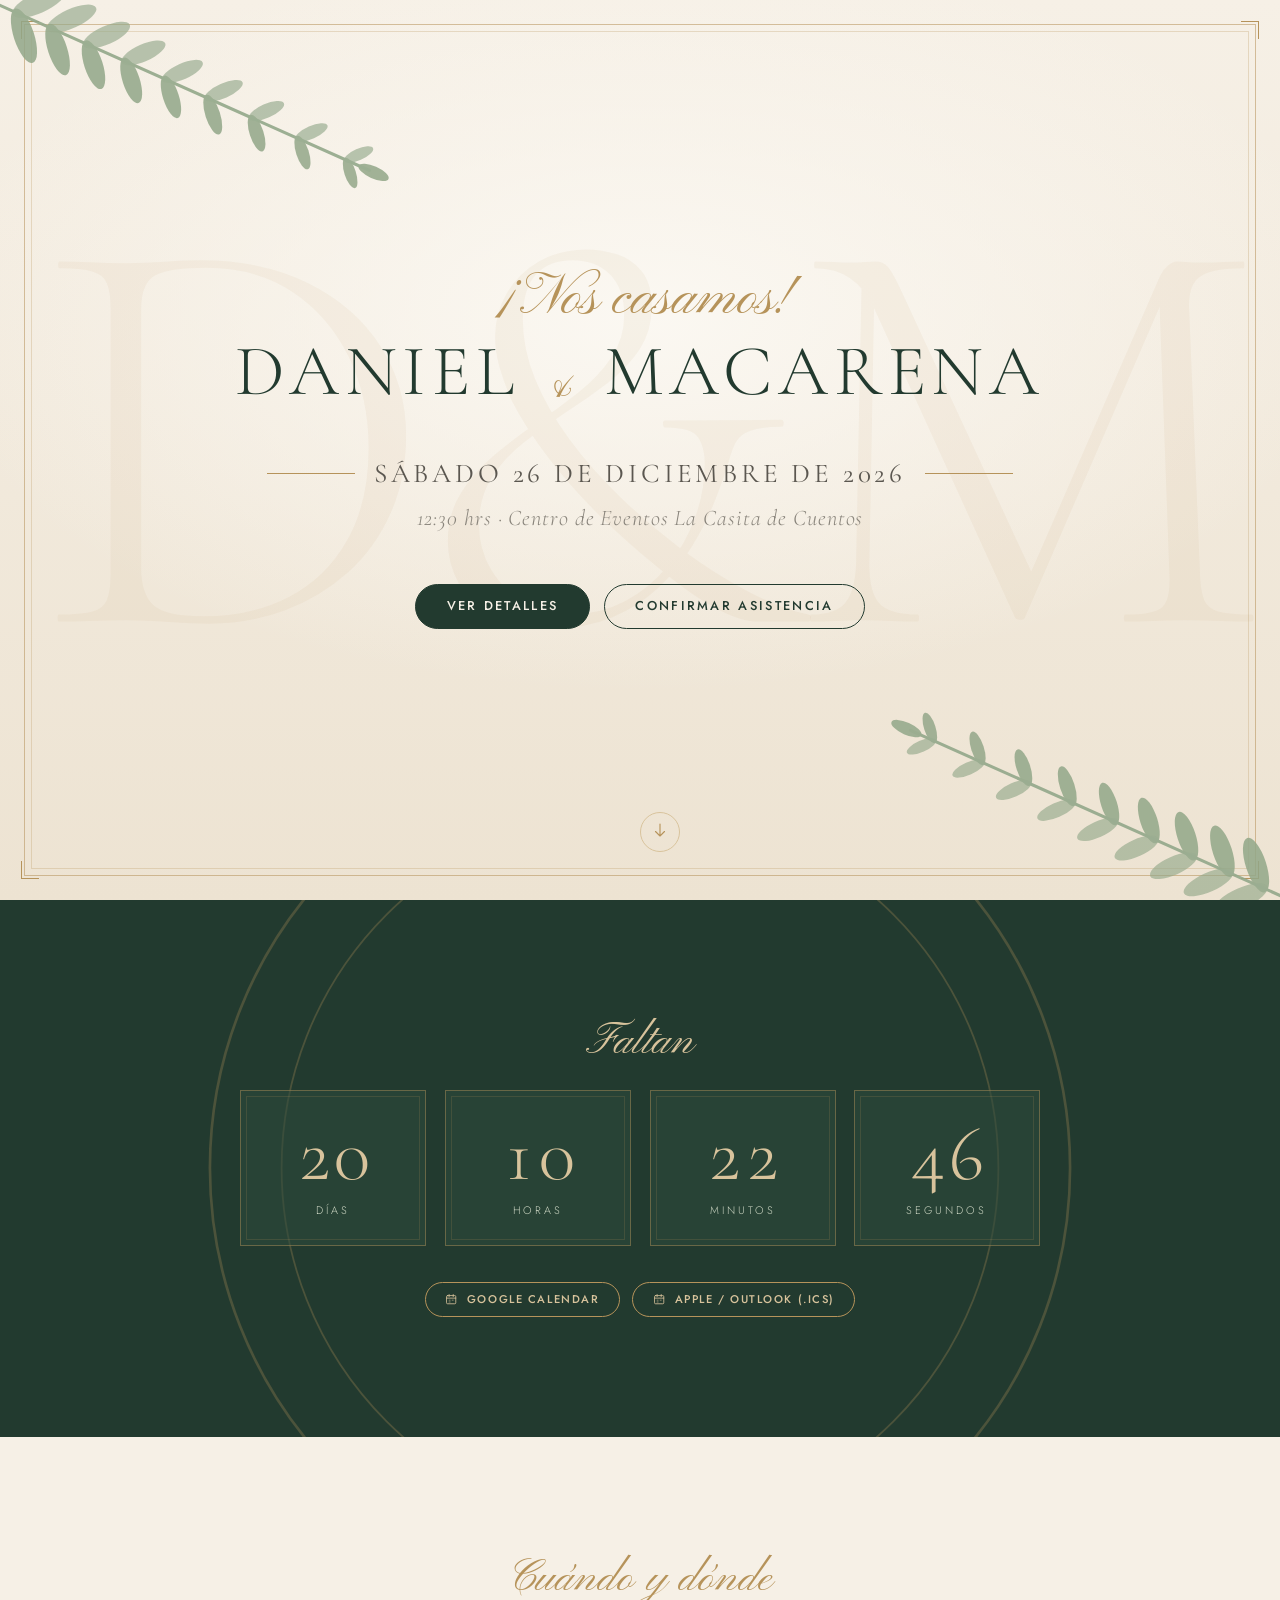
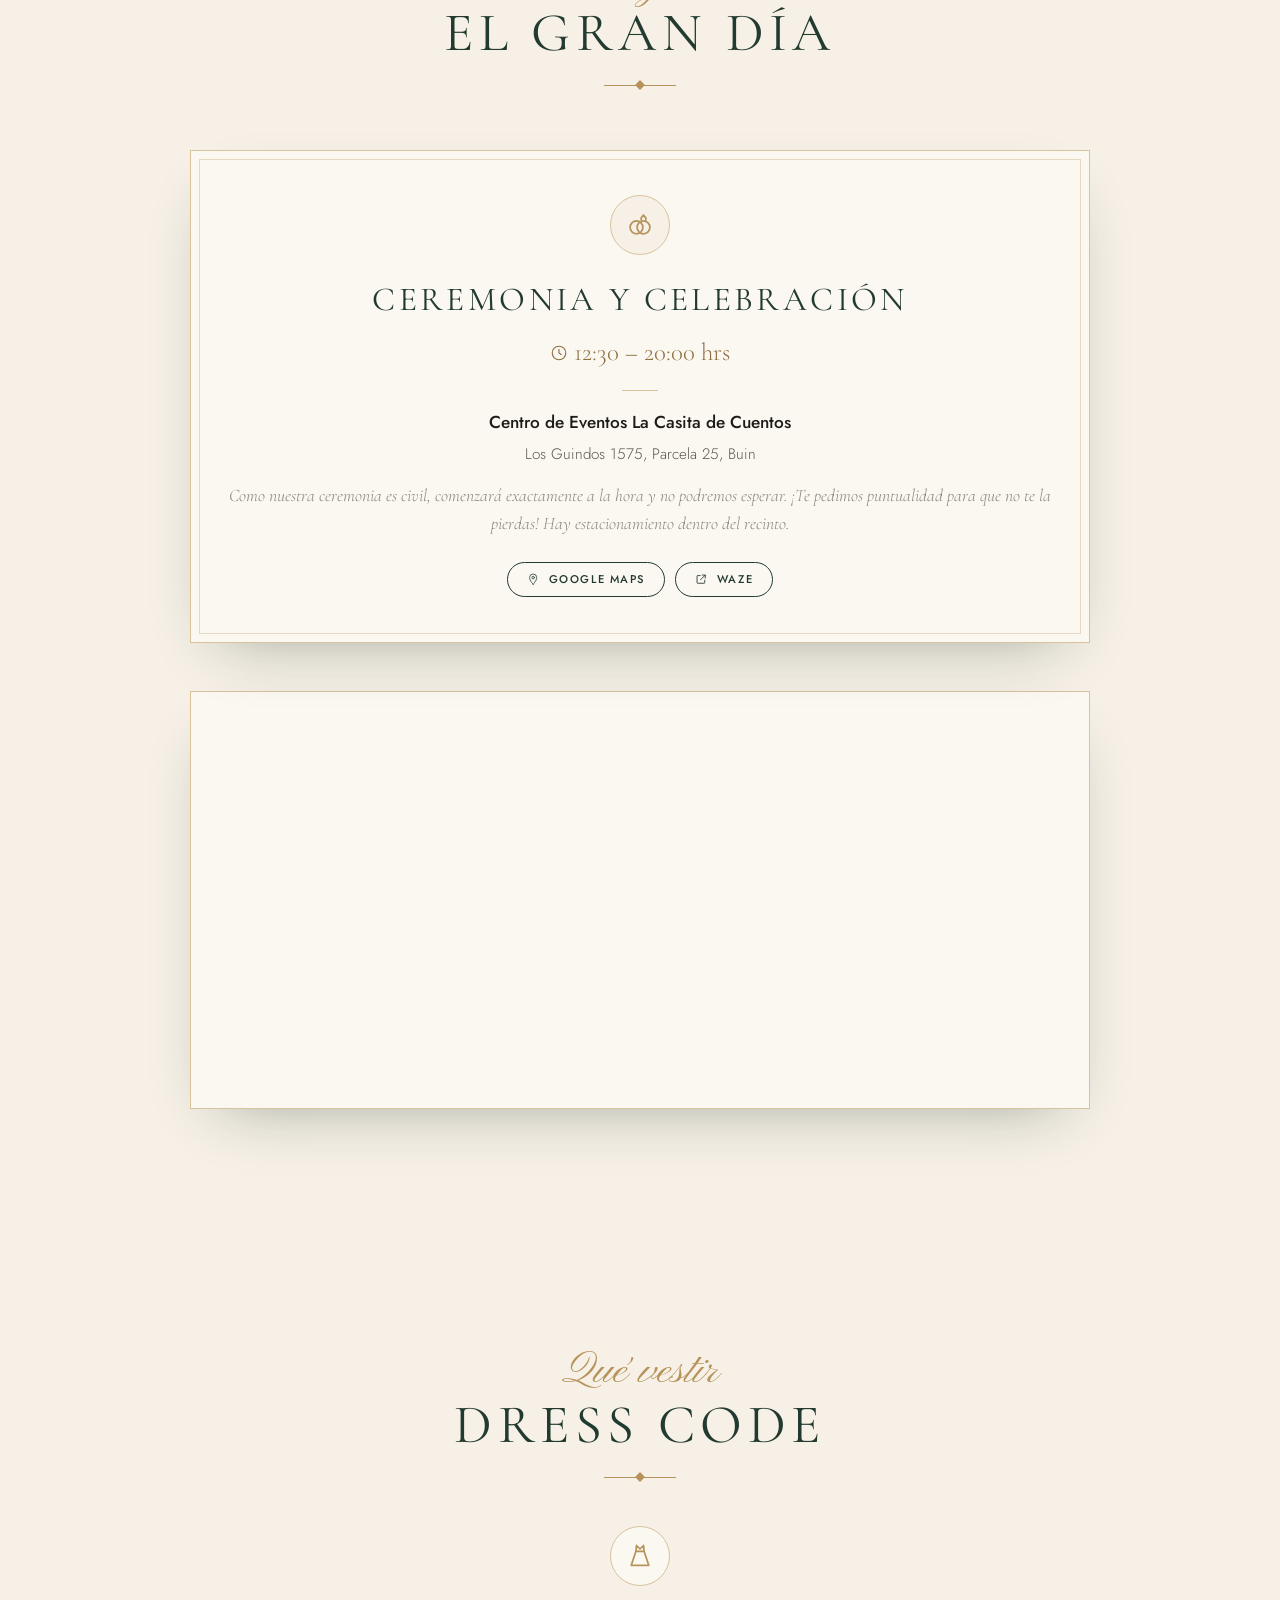
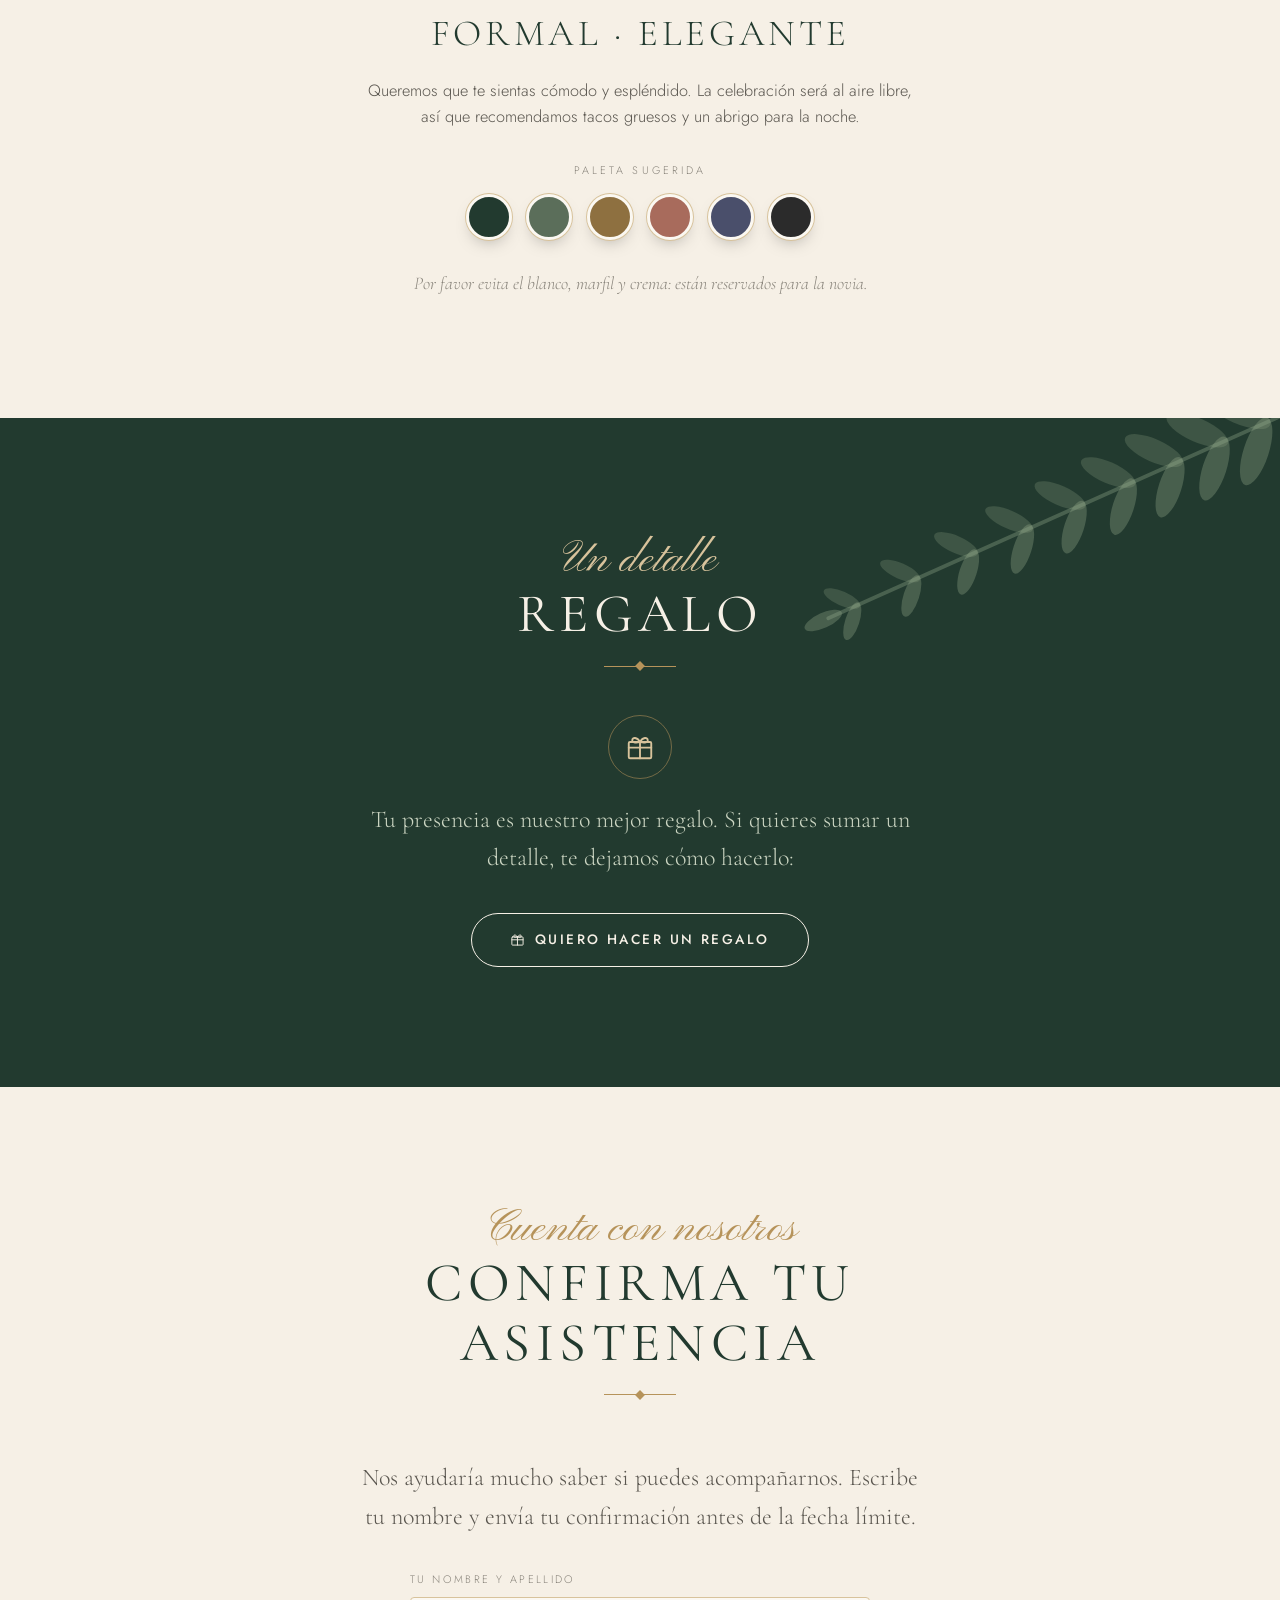
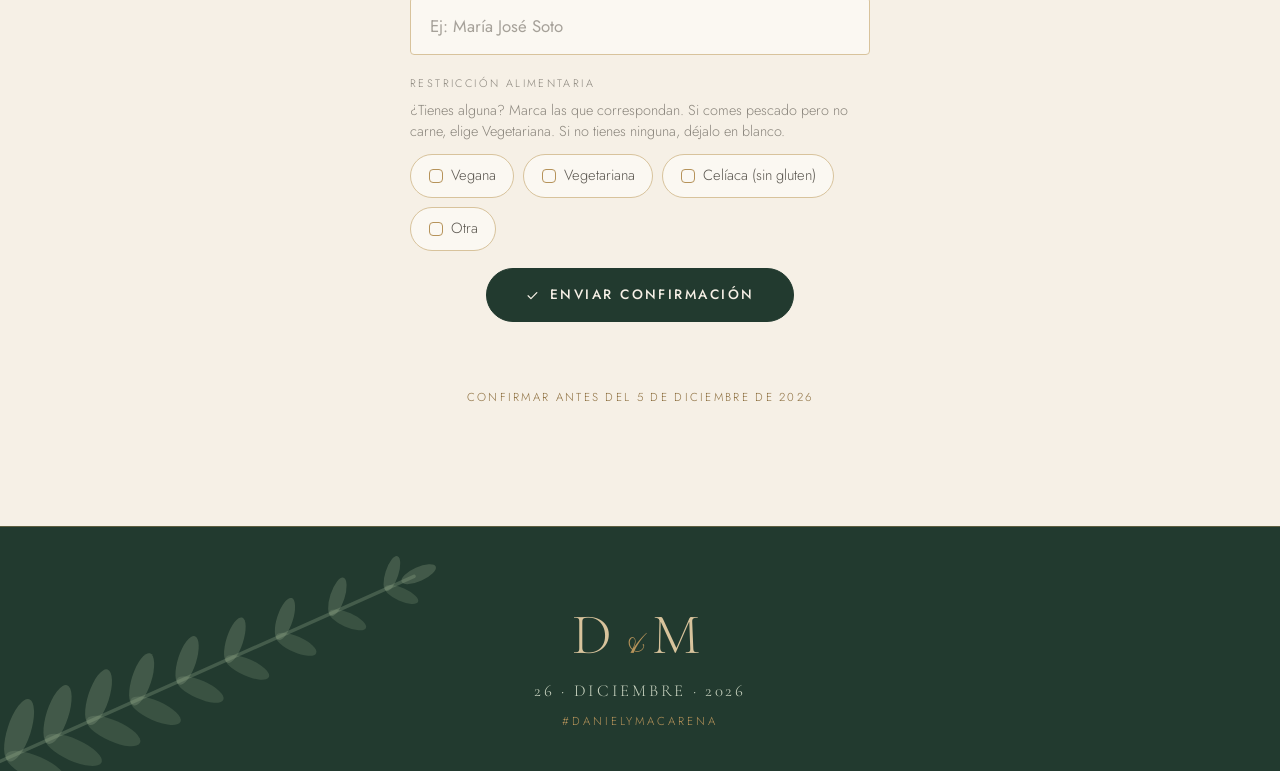
==== index.html @ 3e455de1 "Horario en la tarjeta del lugar y restricción "Otra" - Se quita la sección de itinerario (y su enlac" ====
<!DOCTYPE html>
<html lang="es-CL">
<head>
  <meta charset="UTF-8">
  <meta name="viewport" content="width=device-width, initial-scale=1">
  <title>Daniel & Macarena · ¡Nos casamos!</title>
  <meta name="description" content="Te invitamos a celebrar el matrimonio de Daniel y Macarena. Fecha, hora, lugar, itinerario y toda la información del gran día.">
  <meta property="og:title" content="Daniel & Macarena · ¡Nos casamos!">
  <meta property="og:description" content="Te invitamos a celebrar nuestro matrimonio. Aquí encontrarás toda la información del gran día.">
  <meta property="og:type" content="website">
  <meta name="theme-color" content="#223A2F">
  <link rel="icon" href="assets/favicon.svg" type="image/svg+xml">
  <link rel="preconnect" href="https://fonts.googleapis.com">
  <link rel="preconnect" href="https://fonts.gstatic.com" crossorigin>
  <link href="https://fonts.googleapis.com/css2?family=Cormorant+Garamond:ital,wght@0,300;0,400;0,500;1,300;1,400&family=Jost:wght@300;400;500&family=Pinyon+Script&display=swap" rel="stylesheet">
  <link rel="stylesheet" href="css/styles.css?v=20261019-1">
</head>
<body>

  <!-- ======================================================= Sprite SVG -->
  <svg width="0" height="0" style="position:absolute" aria-hidden="true" focusable="false">
    <defs>
      <!-- Rama botánica (olivo) -->
      <symbol id="ico-rama" viewBox="0 0 206 100">
        <path d="M6 94Q78 62 194 10" fill="none" stroke="currentColor" stroke-width="1.5" stroke-linecap="round"/>
        <g fill="currentColor">
          <ellipse cx="24.5" cy="76.1" rx="14" ry="5" transform="rotate(-72 24.5 76.1)" opacity="0.95"/>
          <ellipse cx="31.7" cy="92.2" rx="14" ry="5" transform="rotate(24 31.7 92.2)" opacity="0.7"/>
          <ellipse cx="41" cy="69.3" rx="13.2" ry="4.7" transform="rotate(-72 41 69.3)" opacity="0.95"/>
          <ellipse cx="47.8" cy="84.5" rx="13.2" ry="4.7" transform="rotate(24 47.8 84.5)" opacity="0.7"/>
          <ellipse cx="58.6" cy="61.9" rx="12.5" ry="4.5" transform="rotate(-72 58.6 61.9)" opacity="0.95"/>
          <ellipse cx="65" cy="76.4" rx="12.5" ry="4.5" transform="rotate(24 65 76.4)" opacity="0.7"/>
          <ellipse cx="77.1" cy="54.2" rx="11.7" ry="4.2" transform="rotate(-72.1 77.1 54.2)" opacity="0.95"/>
          <ellipse cx="83.1" cy="67.7" rx="11.7" ry="4.2" transform="rotate(23.9 83.1 67.7)" opacity="0.7"/>
          <ellipse cx="96.6" cy="46.1" rx="10.9" ry="3.9" transform="rotate(-72.1 96.6 46.1)" opacity="0.95"/>
          <ellipse cx="102.2" cy="58.6" rx="10.9" ry="3.9" transform="rotate(23.9 102.2 58.6)" opacity="0.7"/>
          <ellipse cx="117.1" cy="37.4" rx="10.2" ry="3.6" transform="rotate(-72.1 117.1 37.4)" opacity="0.95"/>
          <ellipse cx="122.4" cy="49.1" rx="10.2" ry="3.6" transform="rotate(23.9 122.4 49.1)" opacity="0.7"/>
          <ellipse cx="138.6" cy="28.3" rx="9.4" ry="3.4" transform="rotate(-72.1 138.6 28.3)" opacity="0.95"/>
          <ellipse cx="143.4" cy="39.2" rx="9.4" ry="3.4" transform="rotate(23.9 143.4 39.2)" opacity="0.7"/>
          <ellipse cx="161.1" cy="18.8" rx="8.6" ry="3.1" transform="rotate(-72.1 161.1 18.8)" opacity="0.95"/>
          <ellipse cx="165.5" cy="28.7" rx="8.6" ry="3.1" transform="rotate(23.9 165.5 28.7)" opacity="0.7"/>
          <ellipse cx="184.5" cy="8.8" rx="7.8" ry="2.8" transform="rotate(-72.1 184.5 8.8)" opacity="0.95"/>
          <ellipse cx="188.6" cy="17.8" rx="7.8" ry="2.8" transform="rotate(23.9 188.6 17.8)" opacity="0.7"/>
          <ellipse cx="196" cy="9.1" rx="8" ry="3" transform="rotate(-24.1 196 9.1)" opacity=".95"/>
        </g>
      </symbol>

      <!-- Iconos de línea (24x24) -->
      <symbol id="ico-anillos" viewBox="0 0 24 24" fill="none" stroke="currentColor" stroke-width="1.5" stroke-linecap="round" stroke-linejoin="round">
        <circle cx="9" cy="14" r="5.5"/><circle cx="15" cy="14" r="5.5"/><path d="M13 7.5V6l2-2.5 2 2.5v1.5"/>
      </symbol>
      <symbol id="ico-copa" viewBox="0 0 24 24" fill="none" stroke="currentColor" stroke-width="1.5" stroke-linecap="round" stroke-linejoin="round">
        <path d="M8 3h8l-.8 7.2a3.2 3.2 0 0 1-6.4 0z"/><path d="M12 13.5V20M8.5 21h7"/><path d="M8.6 7h6.8" opacity=".6"/>
      </symbol>
      <symbol id="ico-cena" viewBox="0 0 24 24" fill="none" stroke="currentColor" stroke-width="1.5" stroke-linecap="round" stroke-linejoin="round">
        <path d="M5 3v7a2.5 2.5 0 0 0 5 0V3M7.5 3v18"/><path d="M17 3c-1.7 1.2-2.5 3.5-2.5 6.5V13H17M17 3v18"/>
      </symbol>
      <symbol id="ico-musica" viewBox="0 0 24 24" fill="none" stroke="currentColor" stroke-width="1.5" stroke-linecap="round" stroke-linejoin="round">
        <path d="M9 18V5l12-2v13"/><circle cx="6" cy="18" r="3"/><circle cx="18" cy="16" r="3"/>
      </symbol>
      <symbol id="ico-pin" viewBox="0 0 24 24" fill="none" stroke="currentColor" stroke-width="1.5" stroke-linecap="round" stroke-linejoin="round">
        <path d="M12 22s7-7.2 7-13a7 7 0 1 0-14 0c0 5.8 7 13 7 13z"/><circle cx="12" cy="9" r="2.5"/>
      </symbol>
      <symbol id="ico-reloj" viewBox="0 0 24 24" fill="none" stroke="currentColor" stroke-width="1.5" stroke-linecap="round" stroke-linejoin="round">
        <circle cx="12" cy="12" r="9"/><path d="M12 7v5l3 2"/>
      </symbol>
      <symbol id="ico-regalo" viewBox="0 0 24 24" fill="none" stroke="currentColor" stroke-width="1.5" stroke-linecap="round" stroke-linejoin="round">
        <rect x="3" y="8" width="18" height="13" rx="1"/><path d="M3 12.5h18M12 8v13"/><path d="M12 8c-2.2-4-6.2-4-6.2-1.3S10 8 12 8zm0 0c2.2-4 6.2-4 6.2-1.3S14 8 12 8z"/>
      </symbol>
      <symbol id="ico-copiar" viewBox="0 0 24 24" fill="none" stroke="currentColor" stroke-width="1.7" stroke-linecap="round" stroke-linejoin="round">
        <rect x="9" y="9" width="11" height="11" rx="2"/><path d="M5 15V5a2 2 0 0 1 2-2h10"/>
      </symbol>
      <symbol id="ico-check" viewBox="0 0 24 24" fill="none" stroke="currentColor" stroke-width="2" stroke-linecap="round" stroke-linejoin="round">
        <path d="M5 12.5l4.5 4.5L19 7.5"/>
      </symbol>
      <symbol id="ico-calendario" viewBox="0 0 24 24" fill="none" stroke="currentColor" stroke-width="1.6" stroke-linecap="round" stroke-linejoin="round">
        <rect x="3" y="5" width="18" height="16" rx="2"/><path d="M3 10h18M8 3v4M16 3v4"/><path d="M8 14h2M14 14h2M8 17.5h2" opacity=".7"/>
      </symbol>
      <symbol id="ico-vestido" viewBox="0 0 24 24" fill="none" stroke="currentColor" stroke-width="1.5" stroke-linecap="round" stroke-linejoin="round">
        <path d="M9 3l3 3 3-3M9 3l-.5 5h7L15 3"/><path d="M8.5 8L4.5 20h15L15.5 8"/>
      </symbol>
      <symbol id="ico-flecha" viewBox="0 0 24 24" fill="none" stroke="currentColor" stroke-width="1.5" stroke-linecap="round" stroke-linejoin="round">
        <path d="M12 4v16M6 14l6 6 6-6"/>
      </symbol>
      <symbol id="ico-externo" viewBox="0 0 24 24" fill="none" stroke="currentColor" stroke-width="1.7" stroke-linecap="round" stroke-linejoin="round">
        <path d="M14 4h6v6M20 4l-9 9"/><path d="M19 14v5a1 1 0 0 1-1 1H5a1 1 0 0 1-1-1V6a1 1 0 0 1 1-1h5"/>
      </symbol>
    </defs>
  </svg>

  <!-- ============================================================ Nav -->
  <nav class="nav" id="nav" aria-label="Secciones">
    <a class="nav__marca" href="#inicio" id="navMarca">D&amp;M</a>
    <ul class="nav__links">
      <li><a href="#detalles">Detalles</a></li>
      <li><a href="#itinerario">Itinerario</a></li>
      <li><a href="#dresscode">Dress code</a></li>
      <li data-seccion="regalo"><a href="#regalo">Regalo</a></li>
      <li data-seccion="confirmacion"><a href="#confirmar">Confirmar</a></li>
    </ul>
  </nav>

  <!-- =========================================================== Hero -->
  <header class="hero" id="inicio">
    <div class="hero__marco" aria-hidden="true"></div>
    <svg class="rama rama--tl" aria-hidden="true"><use href="#ico-rama"/></svg>
    <svg class="rama rama--br" aria-hidden="true"><use href="#ico-rama"/></svg>
    <div class="hero__mono" aria-hidden="true" id="heroMono">D&amp;M</div>

    <div class="hero__contenido">
      <p class="hero__pre anim anim-1" id="heroPre">¡Nos casamos!</p>
      <h1 class="hero__nombres anim anim-2">
        <span id="nombreNovio">Daniel</span>
        <span class="hero__amp" aria-hidden="true">&amp;</span>
        <span id="nombreNovia">Macarena</span>
      </h1>
      <p class="hero__fecha anim anim-3"><span id="heroFecha">Sábado 20 de marzo de 2027</span></p>
      <p class="hero__hora anim anim-3"><span id="heroHora">17:00</span> hrs · <span id="heroLugar">Santiago</span></p>
      <div class="hero__cta anim anim-4">
        <a class="btn btn--solido" href="#detalles">Ver detalles</a>
        <a class="btn" href="#confirmar" data-seccion="confirmacion">Confirmar asistencia</a>
      </div>
    </div>

    <a class="hero__scroll anim anim-5" href="#cuenta" aria-label="Bajar">
      <svg><use href="#ico-flecha"/></svg>
    </a>
  </header>

  <main>

    <!-- ================================================ Cuenta regresiva -->
    <section class="seccion cuenta" id="cuenta" aria-label="Cuenta regresiva">
      <svg class="cuenta__anillo" viewBox="0 0 200 200" aria-hidden="true">
        <circle cx="100" cy="100" r="96" fill="none" stroke="currentColor" stroke-width=".6"/>
        <circle cx="100" cy="100" r="80" fill="none" stroke="currentColor" stroke-width=".4"/>
      </svg>
      <div class="contenedor reveal">
        <p class="cuenta__pre">Faltan</p>
        <div class="cuenta__grid" id="cuentaGrid" role="timer" aria-live="off">
          <div class="cuenta__item"><span class="cuenta__num" id="cdDias">00</span><span class="cuenta__lbl">Días</span></div>
          <div class="cuenta__item"><span class="cuenta__num" id="cdHoras">00</span><span class="cuenta__lbl">Horas</span></div>
          <div class="cuenta__item"><span class="cuenta__num" id="cdMin">00</span><span class="cuenta__lbl">Minutos</span></div>
          <div class="cuenta__item"><span class="cuenta__num" id="cdSeg">00</span><span class="cuenta__lbl">Segundos</span></div>
        </div>
        <p class="cuenta__hoy" id="cuentaHoy" hidden>¡Hoy es el gran día!</p>
        <div class="cuenta__cal">
          <a class="btn btn--oro btn--mini" id="btnGoogleCal" href="#" target="_blank" rel="noopener">
            <svg class="btn__ico"><use href="#ico-calendario"/></svg> Google Calendar
          </a>
          <button class="btn btn--oro btn--mini" id="btnIcs" type="button">
            <svg class="btn__ico"><use href="#ico-calendario"/></svg> Apple / Outlook (.ics)
          </button>
        </div>
      </div>
    </section>

    <!-- =========================================================== Detalles -->
    <section class="seccion detalles-sec" id="detalles">
      <div class="contenedor">
        <header class="titulo reveal">
          <span class="titulo__script">Cuándo y dónde</span>
          <h2 class="titulo__h">El gran día</h2>
          <span class="titulo__linea" aria-hidden="true"></span>
        </header>

        <div class="detalles reveal" id="detallesGrid"><!-- tarjetas por JS --></div>

        <div class="mapa reveal" id="mapaWrap">
          <div class="mapa__tabs" id="mapaTabs" role="tablist" aria-label="Elegir lugar"></div>
          <div class="mapa__marco">
            <iframe id="mapaFrame" title="Mapa del lugar" loading="lazy" referrerpolicy="no-referrer-when-downgrade" allowfullscreen></iframe>
          </div>
        </div>
      </div>
    </section>

    <!-- ========================================================= Itinerario -->
    <section class="seccion itinerario" id="itinerario">
      <div class="contenedor">
        <header class="titulo reveal">
          <span class="titulo__script">Paso a paso</span>
          <h2 class="titulo__h">Itinerario</h2>
          <span class="titulo__linea" aria-hidden="true"></span>
        </header>
        <ol class="linea reveal" id="lineaTiempo"><!-- hitos por JS --></ol>
      </div>
    </section>

    <!-- ========================================================= Dress code -->
    <section class="seccion dress" id="dresscode">
      <div class="contenedor contenedor--texto reveal">
        <header class="titulo">
          <span class="titulo__script">Qué vestir</span>
          <h2 class="titulo__h">Dress code</h2>
          <span class="titulo__linea" aria-hidden="true"></span>
        </header>
        <div class="dress__ico" aria-hidden="true"><svg><use href="#ico-vestido"/></svg></div>
        <p class="dress__h" id="dressTitulo"></p>
        <p class="dress__txt" id="dressDetalle"></p>
        <p class="dress__sub">Paleta sugerida</p>
        <div class="paleta" id="paleta"></div>
        <p class="dress__evitar" id="dressEvitar"></p>
      </div>
    </section>

    <!-- ============================================================= Regalo -->
    <section class="seccion regalo" id="regalo" data-seccion="regalo">
      <svg class="rama rama--regalo" aria-hidden="true"><use href="#ico-rama"/></svg>
      <div class="contenedor contenedor--texto reveal">
        <header class="titulo">
          <span class="titulo__script">Un detalle</span>
          <h2 class="titulo__h">Regalo</h2>
          <span class="titulo__linea" aria-hidden="true"></span>
        </header>
        <div class="regalo__ico" aria-hidden="true"><svg><use href="#ico-regalo"/></svg></div>
        <p class="regalo__txt" id="regaloMensaje"></p>
        <button class="btn btn--claro btn--grande" id="btnRegalo" type="button">
          <svg class="btn__ico"><use href="#ico-regalo"/></svg> Quiero hacer un regalo
        </button>
      </div>
    </section>

    <!-- ======================================================= Confirmación -->
    <section class="seccion rsvp" id="confirmar" data-seccion="confirmacion">
      <div class="contenedor contenedor--texto reveal">
        <header class="titulo">
          <span class="titulo__script">Cuenta con nosotros</span>
          <h2 class="titulo__h">Confirma tu asistencia</h2>
          <span class="titulo__linea" aria-hidden="true"></span>
        </header>
        <p class="rsvp__txt" id="rsvpTexto"></p>

        <form class="rsvp__form" id="rsvpForm" novalidate>
          <label class="campo">
            <span class="campo__lbl" id="rsvpLabel">Tu nombre y apellido</span>
            <input class="campo__input" type="text" name="nombre" id="rsvpNombre" required maxlength="80" autocomplete="name" placeholder="Ej: María José Soto">
          </label>
          <fieldset class="campo campo--opciones" id="rsvpRestriccion">
            <legend class="campo__lbl" id="rsvpRestriccionLbl">Restricción alimentaria</legend>
            <p class="campo__ayuda" id="rsvpRestriccionAyuda">¿Tienes alguna? Marca las que correspondan. Si no, déjalo en blanco.</p>
            <div class="chips" id="rsvpRestricciones"></div>
            <input class="campo__input campo__otra" type="text" id="rsvpOtraTxt" maxlength="80" autocomplete="off" aria-label="Otra restricción alimentaria" placeholder="¿Cuál?" hidden>
          </fieldset>
          <!-- Campo trampa para bots: los humanos no lo ven ni lo llenan -->
          <input type="text" name="empresa" id="rsvpHp" class="hp" tabindex="-1" autocomplete="off" aria-hidden="true">
          <button class="btn btn--solido btn--grande" type="submit" id="btnEnviar">
            <svg class="btn__ico"><use href="#ico-check"/></svg> <span id="btnEnviarTxt">Enviar confirmación</span>
          </button>
          <p class="rsvp__estado" id="rsvpEstado" role="status" aria-live="polite"></p>
        </form>

        <div class="rsvp__exito" id="rsvpExito" hidden>
          <span class="rsvp__exito-ico" aria-hidden="true"><svg><use href="#ico-check"/></svg></span>
          <p class="rsvp__exito-txt" id="rsvpExitoTxt"></p>
          <p class="rsvp__exito-estado" id="rsvpExitoEstado" role="status" aria-live="polite" hidden></p>
          <button class="btn btn--mini" type="button" id="btnOtra">Confirmar a otra persona</button>
        </div>

        <p class="rsvp__limite" id="rsvpLimite"></p>
      </div>
    </section>

  </main>

  <!-- ============================================================== Pie -->
  <footer class="pie">
    <svg class="pie__rama" aria-hidden="true"><use href="#ico-rama"/></svg>
    <div class="pie__mono" id="pieMono">D<span>&amp;</span>M</div>
    <p class="pie__fecha" id="pieFecha"></p>
    <p class="pie__hash" id="pieHash"></p>
    <p class="pie__frase" id="pieDespedida"></p>
  </footer>

  <!-- ======================================================= Modal regalo -->
  <dialog class="modal" id="modalRegalo" aria-labelledby="modalTitulo">
    <div class="modal__caja">
      <button class="modal__cerrar" id="modalCerrar" type="button" aria-label="Cerrar">&times;</button>
      <svg class="modal__ico" aria-hidden="true"><use href="#ico-regalo"/></svg>
      <h3 class="modal__h" id="modalTitulo">Datos para transferir</h3>
      <p class="modal__sub">Toca el ícono para copiar cada dato</p>
      <ul class="datos" id="datosTransferencia"></ul>
      <div class="modal__acciones">
        <button class="btn btn--solido btn--mini" id="btnCopiarTodo" type="button">
          <svg class="btn__ico"><use href="#ico-copiar"/></svg> Copiar todos los datos
        </button>
      </div>
      <p class="modal__gracias" id="modalGracias"></p>
    </div>
  </dialog>

  <div class="toast" id="toast" role="status" aria-live="polite"></div>

  <script src="js/config.js?v=20261019-1"></script>
  <script src="js/main.js?v=20261019-1"></script>
</body>
</html>
---- css/styles.css ----
/* =====================================================================
   Daniel & Macarena · Hoja de estilos
   Paleta "Jardín al atardecer": marfil, verde bosque, salvia, oro viejo
   ===================================================================== */

:root {
  /* Paleta */
  --marfil:        #F6F0E6;
  --marfil-2:      #EDE3D2;
  --crema:         #FBF8F2;
  --verde:         #223A2F;
  --verde-2:       #2E4B3D;
  --verde-3:       #3B5F4D;
  --salvia:        #93A88A;
  --salvia-claro:  #CBD5C2;
  --oro:           #B6935A;
  --oro-claro:     #D8C39C;
  --oro-oscuro:    #8E7040;
  --rosa:          #D8B4A3;
  --tinta:         #1E1C19;
  --tinta-2:       #5B5750;
  --tinta-3:       #8A857C;

  /* Tipografías */
  --f-display: 'Cormorant Garamond', 'Times New Roman', Georgia, serif;
  --f-script:  'Pinyon Script', 'Brush Script MT', cursive;
  --f-body:    'Jost', 'Segoe UI', system-ui, sans-serif;

  /* Métricas */
  --ancho: 1100px;
  --gutter: clamp(1rem, 4vw, 2rem);
  --sombra: 0 24px 60px -32px rgba(34, 58, 47, .45);
}

/* ------------------------------------------------------------ Base */
*, *::before, *::after { box-sizing: border-box; }

html { scroll-behavior: smooth; -webkit-text-size-adjust: 100%; }

body {
  margin: 0;
  font-family: var(--f-body);
  font-weight: 300;
  font-size: 1rem;
  line-height: 1.6;
  color: var(--tinta);
  background: var(--marfil);
  overflow-x: hidden;
  -webkit-font-smoothing: antialiased;
}

img, svg { display: block; }
a { color: inherit; }
button { font: inherit; }
ul, ol { margin: 0; padding: 0; }

::selection { background: var(--oro-claro); color: var(--verde); }

.contenedor { width: 100%; max-width: var(--ancho); margin: 0 auto; }
.contenedor--texto { max-width: 680px; text-align: center; }

.seccion { padding: clamp(4.5rem, 10vw, 7.5rem) var(--gutter); position: relative; }

/* --------------------------------------------------------- Botones */
.btn {
  display: inline-flex;
  align-items: center;
  justify-content: center;
  gap: .6rem;
  padding: .95rem 1.9rem;
  border-radius: 999px;
  font-family: var(--f-body);
  font-weight: 500;
  font-size: .8rem;
  letter-spacing: .18em;
  text-transform: uppercase;
  text-decoration: none;
  line-height: 1;
  border: 1px solid var(--verde);
  color: var(--verde);
  background: transparent;
  cursor: pointer;
  transition: background .25s ease, color .25s ease, transform .25s ease, box-shadow .25s ease, border-color .25s ease;
  -webkit-tap-highlight-color: transparent;
}
.btn:hover, .btn:focus-visible {
  background: var(--verde);
  color: var(--marfil);
  transform: translateY(-2px);
  box-shadow: 0 12px 28px -14px rgba(34, 58, 47, .6);
  outline: none;
}
.btn--solido { background: var(--verde); color: var(--marfil); }
.btn--solido:hover, .btn--solido:focus-visible { background: var(--verde-2); }
.btn--oro { border-color: var(--oro); color: var(--oro-claro); }
.btn--oro:hover, .btn--oro:focus-visible { background: var(--oro); color: var(--verde); }
.btn--claro { border-color: var(--marfil); color: var(--marfil); }
.btn--claro:hover, .btn--claro:focus-visible { background: var(--marfil); color: var(--verde); }
.btn--mini { padding: .65rem 1.2rem; font-size: .7rem; letter-spacing: .14em; }
.btn--grande { padding: 1.15rem 2.4rem; font-size: .85rem; }
.btn__ico { width: 1.1em; height: 1.1em; flex: none; }

/* ------------------------------------------------- Títulos de sección */
.titulo { text-align: center; margin: 0 0 clamp(2.5rem, 6vw, 4rem); }
.titulo__script {
  display: block;
  font-family: var(--f-script);
  font-size: clamp(1.9rem, 4.5vw, 2.8rem);
  color: var(--oro);
  line-height: 1;
}
.titulo__h {
  margin: .15rem 0 0;
  font-family: var(--f-display);
  font-weight: 400;
  font-size: clamp(2rem, 5.5vw, 3.4rem);
  letter-spacing: .1em;
  text-transform: uppercase;
  color: var(--verde);
  line-height: 1.1;
}
.titulo__linea {
  display: block;
  width: 72px;
  height: 1px;
  margin: 1.3rem auto 0;
  background: var(--oro);
  position: relative;
}
.titulo__linea::after {
  content: "";
  position: absolute;
  left: 50%; top: 50%;
  width: 7px; height: 7px;
  background: var(--oro);
  transform: translate(-50%, -50%) rotate(45deg);
}

/* --------------------------------------------------------------- Nav */
.nav {
  position: fixed;
  top: 0; left: 0; right: 0;
  z-index: 50;
  display: flex;
  align-items: center;
  justify-content: space-between;
  padding: .8rem var(--gutter);
  background: rgba(246, 240, 230, .97);
  border-bottom: 1px solid color-mix(in srgb, var(--oro) 35%, transparent);
  transform: translateY(-110%);
  transition: transform .45s cubic-bezier(.2, .7, .2, 1);
}
.nav.ver { transform: none; }
.nav__marca {
  font-family: var(--f-display);
  font-size: 1.4rem;
  letter-spacing: .12em;
  color: var(--verde);
  text-decoration: none;
}
.nav__links { display: flex; gap: 1.6rem; list-style: none; }
.nav__links a {
  font-size: .7rem;
  letter-spacing: .2em;
  text-transform: uppercase;
  text-decoration: none;
  color: var(--tinta-2);
  position: relative;
  padding: .3rem 0;
}
.nav__links a::after {
  content: "";
  position: absolute;
  left: 0; right: 0; bottom: 0;
  height: 1px;
  background: var(--oro);
  transform: scaleX(0);
  transform-origin: left;
  transition: transform .3s ease;
}
.nav__links a:hover::after { transform: scaleX(1); }
@media (max-width: 640px) { .nav__links { display: none; } .nav { justify-content: center; } }

/* -------------------------------------------------------------- Hero */
.hero {
  position: relative;
  min-height: 100svh;
  display: grid;
  place-items: center;
  text-align: center;
  padding: 6rem var(--gutter) 6rem;
  overflow: hidden;
  background:
    radial-gradient(ellipse 80% 60% at 50% 35%, var(--crema) 0%, transparent 70%),
    linear-gradient(180deg, var(--marfil) 0%, var(--marfil-2) 100%);
}
.hero__marco {
  position: absolute;
  inset: clamp(.75rem, 2.5vw, 1.5rem);
  border: 1px solid color-mix(in srgb, var(--oro) 55%, transparent);
  pointer-events: none;
}
.hero__marco::before {
  content: "";
  position: absolute;
  inset: 6px;
  border: 1px solid color-mix(in srgb, var(--oro) 28%, transparent);
}
/* Esquinas del marco */
.hero__marco::after {
  content: "";
  position: absolute;
  inset: -4px;
  background:
    linear-gradient(var(--oro), var(--oro)) top left / 18px 1px,
    linear-gradient(var(--oro), var(--oro)) top left / 1px 18px,
    linear-gradient(var(--oro), var(--oro)) top right / 18px 1px,
    linear-gradient(var(--oro), var(--oro)) top right / 1px 18px,
    linear-gradient(var(--oro), var(--oro)) bottom left / 18px 1px,
    linear-gradient(var(--oro), var(--oro)) bottom left / 1px 18px,
    linear-gradient(var(--oro), var(--oro)) bottom right / 18px 1px,
    linear-gradient(var(--oro), var(--oro)) bottom right / 1px 18px;
  background-repeat: no-repeat;
}

.rama {
  position: absolute;
  width: clamp(190px, 38vw, 420px);
  height: auto;
  aspect-ratio: 206 / 100;
  color: var(--salvia);
  pointer-events: none;
}
.rama--tl { top: -1.5%; left: -2%; transform: scaleY(-1); opacity: .9; }
.rama--br { bottom: -1.5%; right: -2%; transform: scaleX(-1); opacity: .9; }

.hero__mono {
  position: absolute;
  left: 50%; top: 50%;
  transform: translate(-50%, -52%);
  font-family: var(--f-display);
  font-size: clamp(16rem, 48vw, 36rem);
  font-weight: 300;
  letter-spacing: -.04em;
  color: color-mix(in srgb, var(--oro) 7%, transparent);
  line-height: 1;
  user-select: none;
  pointer-events: none;
}

.hero__contenido { position: relative; z-index: 1; max-width: 1000px; }

.hero__pre {
  margin: 0 0 .4rem;
  font-family: var(--f-script);
  font-size: clamp(2.2rem, 6vw, 3.6rem);
  color: var(--oro);
  line-height: 1;
}
.hero__nombres {
  margin: 0;
  display: flex;
  flex-direction: column;
  align-items: center;
  gap: .05em;
  font-family: var(--f-display);
  font-weight: 300;
  font-size: clamp(2.3rem, 11vw, 7rem);
  letter-spacing: .12em;
  text-transform: uppercase;
  line-height: 1.02;
  color: var(--verde);
}
.hero__amp {
  font-family: var(--f-script);
  font-size: .62em;
  letter-spacing: 0;
  text-transform: none;
  color: var(--oro);
  line-height: 1;
  padding: .1em 0;
}
@media (min-width: 820px) {
  .hero__nombres {
    flex-direction: row;
    flex-wrap: wrap;
    gap: .35em;
    align-items: baseline;
    font-size: clamp(2.8rem, 5.6vw, 5.4rem);
    letter-spacing: .08em;
  }
  .hero__amp { transform: translateY(.06em); }
}

.hero__fecha {
  display: flex;
  align-items: center;
  justify-content: center;
  gap: 1.2rem;
  margin: clamp(1.6rem, 4vw, 2.6rem) 0 .3rem;
  font-family: var(--f-display);
  font-weight: 400;
  font-size: clamp(1.15rem, 2.6vw, 1.7rem);
  letter-spacing: .14em;
  text-transform: uppercase;
  color: var(--tinta-2);
}
.hero__fecha::before, .hero__fecha::after {
  content: "";
  height: 1px;
  width: clamp(1.5rem, 7vw, 5.5rem);
  background: var(--oro);
  flex: none;
}
@media (max-width: 520px) {
  .hero__fecha { font-size: 1.02rem; letter-spacing: .1em; gap: .8rem; }
  .hero__fecha::before, .hero__fecha::after { width: 1rem; }
  .rama--tl { width: 170px; top: -2%; left: -4%; }
  .rama--br { width: 170px; bottom: -3%; right: -8%; }
  .hero__scroll { bottom: 1.6rem; }
}
.hero__hora {
  margin: 0;
  font-family: var(--f-display);
  font-style: italic;
  font-size: clamp(1.1rem, 2.2vw, 1.4rem);
  color: var(--tinta-3);
  letter-spacing: .04em;
}
.hero__cta {
  display: flex;
  gap: .9rem;
  justify-content: center;
  flex-wrap: wrap;
  margin-top: clamp(2rem, 5vw, 3rem);
}
.hero__scroll {
  position: absolute;
  left: 50%;
  bottom: clamp(2rem, 5vw, 3rem);
  transform: translateX(-50%);
  width: 40px; height: 40px;
  display: grid; place-items: center;
  color: var(--oro);
  border: 1px solid var(--oro-claro);
  border-radius: 50%;
  z-index: 1;
}
/* Rebota 3 veces y se detiene: una animación infinita mantiene al navegador redibujando sin parar */
.hero__scroll svg { width: 18px; height: 18px; animation: rebote 2.2s ease-in-out 1.2s 3 both; }
@keyframes rebote { 0%, 100% { transform: translateY(-2px); } 50% { transform: translateY(3px); } }

/* Entrada del hero */
.anim { opacity: 0; transform: translateY(14px); animation: entrar .7s cubic-bezier(.2, .7, .2, 1) forwards; }
.anim-1 { animation-delay: .05s; }
.anim-2 { animation-delay: .15s; }
.anim-3 { animation-delay: .25s; }
.anim-4 { animation-delay: .35s; }
.anim-5 { animation-delay: .5s; }
@keyframes entrar { to { opacity: 1; transform: none; } }

/* ------------------------------------------------------ Cuenta regresiva */
.cuenta {
  background: var(--verde);
  color: var(--marfil);
  text-align: center;
  overflow: hidden;
}
.cuenta__anillo {
  position: absolute;
  width: clamp(420px, 70vw, 900px);
  height: auto;
  left: 50%; top: 50%;
  transform: translate(-50%, -50%);
  color: color-mix(in srgb, var(--oro) 28%, transparent);
  pointer-events: none;
}
.cuenta .contenedor { position: relative; }
.cuenta__pre {
  margin: 0 0 1.6rem;
  font-family: var(--f-script);
  font-size: clamp(2rem, 5vw, 2.8rem);
  color: var(--oro-claro);
  line-height: 1;
}
.cuenta__grid {
  display: grid;
  grid-template-columns: repeat(4, 1fr);
  gap: clamp(.6rem, 2vw, 1.2rem);
  max-width: 800px;
  margin: 0 auto;
}
.cuenta__item {
  position: relative;
  padding: clamp(1rem, 3vw, 1.6rem) .4rem;
  border: 1px solid color-mix(in srgb, var(--oro) 45%, transparent);
  background: color-mix(in srgb, var(--verde-2) 55%, transparent);
}
/* Aísla cada casilla: cuando cambia un número, el navegador redibuja solo esa casilla */
.cuenta__item { contain: layout paint; }
.cuenta__item::before {
  content: "";
  position: absolute;
  inset: 5px;
  border: 1px solid color-mix(in srgb, var(--oro) 18%, transparent);
  pointer-events: none;
}
.cuenta__num {
  display: block;
  font-family: var(--f-display);
  font-weight: 300;
  font-size: clamp(2.4rem, 8vw, 4.8rem);
  line-height: 1;
  color: var(--oro-claro);
  font-variant-numeric: tabular-nums;
}
.cuenta__lbl {
  display: block;
  margin-top: .55rem;
  font-size: .68rem;
  letter-spacing: .28em;
  text-transform: uppercase;
  color: var(--salvia-claro);
}
.cuenta__hoy {
  margin: 1.5rem 0 0;
  font-family: var(--f-display);
  font-style: italic;
  font-size: clamp(1.4rem, 3vw, 2rem);
  color: var(--oro-claro);
}
.cuenta__cal {
  display: flex;
  gap: .8rem;
  justify-content: center;
  flex-wrap: wrap;
  margin-top: 2.2rem;
}
@media (max-width: 440px) { .cuenta__grid { grid-template-columns: repeat(2, 1fr); } }

/* ------------------------------------------------------------ Detalles */
.detalles {
  display: grid;
  grid-template-columns: repeat(auto-fit, minmax(min(100%, 300px), 1fr));
  gap: clamp(1.4rem, 3vw, 2.4rem);
  max-width: 900px;
  margin: 0 auto;
}
.tarjeta {
  position: relative;
  background: var(--crema);
  border: 1px solid var(--oro-claro);
  padding: clamp(2rem, 4vw, 2.8rem) clamp(1.4rem, 3vw, 2.2rem);
  text-align: center;
  box-shadow: var(--sombra);
}
.tarjeta::before {
  content: "";
  position: absolute;
  inset: 8px;
  border: 1px solid color-mix(in srgb, var(--oro) 32%, transparent);
  pointer-events: none;
}
.tarjeta__ico {
  width: 60px; height: 60px;
  margin: 0 auto 1.1rem;
  display: grid; place-items: center;
  color: var(--oro);
  border: 1px solid var(--oro-claro);
  border-radius: 50%;
  background: var(--marfil);
}
.tarjeta__ico svg { width: 28px; height: 28px; }
.tarjeta__h {
  margin: 0 0 .4rem;
  font-family: var(--f-display);
  font-weight: 400;
  font-size: clamp(1.7rem, 3vw, 2.1rem);
  letter-spacing: .1em;
  text-transform: uppercase;
  color: var(--verde);
}
.tarjeta__hora {
  display: inline-flex;
  align-items: center;
  gap: .4rem;
  font-family: var(--f-display);
  font-size: 1.55rem;
  color: var(--oro-oscuro);
}
.tarjeta__hora svg { width: 18px; height: 18px; }
.tarjeta__sep { width: 36px; height: 1px; background: var(--oro-claro); margin: 1.1rem auto; }
.tarjeta__lugar { margin: 0; font-weight: 500; font-size: 1.08rem; color: var(--tinta); }
.tarjeta__dir { margin: .3rem 0 0; color: var(--tinta-2); font-size: .95rem; }
.tarjeta__nota {
  margin: 1rem 0 0;
  font-family: var(--f-display);
  font-style: italic;
  font-size: 1.1rem;
  color: var(--tinta-3);
}
.tarjeta__acciones {
  display: flex;
  gap: .6rem;
  justify-content: center;
  flex-wrap: wrap;
  margin-top: 1.5rem;
}

.mapa { max-width: 900px; margin: clamp(2rem, 5vw, 3rem) auto 0; }
.mapa__tabs { display: flex; justify-content: center; gap: 0; margin-bottom: 1rem; }
.mapa__tab {
  padding: .6rem 1.4rem;
  font-size: .72rem;
  letter-spacing: .18em;
  text-transform: uppercase;
  border: 1px solid var(--oro-claro);
  background: transparent;
  color: var(--tinta-2);
  cursor: pointer;
  transition: .25s;
}
.mapa__tab:first-child { border-radius: 999px 0 0 999px; }
.mapa__tab:last-child { border-radius: 0 999px 999px 0; }
.mapa__tab + .mapa__tab { border-left: 0; }
.mapa__tab[aria-selected="true"] { background: var(--verde); color: var(--marfil); border-color: var(--verde); }
.mapa__marco { border: 1px solid var(--oro-claro); padding: 8px; background: var(--crema); box-shadow: var(--sombra); }
.mapa__marco iframe {
  width: 100%;
  height: clamp(280px, 45vw, 400px);
  border: 0;
  display: block;
}

/* ---------------------------------------------------------- Itinerario */
.itinerario { background: var(--marfil-2); }
.linea { position: relative; max-width: 760px; margin: 0 auto; list-style: none; }
.linea::before {
  content: "";
  position: absolute;
  top: 0; bottom: 0;
  left: 50%;
  width: 1px;
  background: linear-gradient(180deg, transparent, var(--oro) 10%, var(--oro) 90%, transparent);
  transform: translateX(-50%);
}
.hito {
  display: grid;
  grid-template-columns: 1fr 64px 1fr;
  grid-template-areas: "hora ico txt";
  align-items: center;
  gap: clamp(1rem, 3vw, 2rem);
  margin-bottom: clamp(1.6rem, 4vw, 2.6rem);
}
.hito:nth-child(even) { grid-template-areas: "txt ico hora"; }
.hito:last-child { margin-bottom: 0; }
.hito__hora {
  grid-area: hora;
  font-family: var(--f-display);
  font-size: clamp(1.7rem, 3.5vw, 2.3rem);
  font-weight: 300;
  color: var(--oro-oscuro);
  text-align: right;
}
.hito:nth-child(even) .hito__hora { text-align: left; }
.hito__ico {
  grid-area: ico;
  width: 64px; height: 64px;
  border-radius: 50%;
  display: grid; place-items: center;
  background: var(--marfil);
  border: 1px solid var(--oro);
  color: var(--verde);
  position: relative;
  z-index: 1;
  box-shadow: 0 0 0 8px var(--marfil-2);
}
.hito__ico svg { width: 26px; height: 26px; }
.hito__txt { grid-area: txt; text-align: left; }
.hito:nth-child(even) .hito__txt { text-align: right; }
.hito__txt h3 {
  margin: 0;
  font-family: var(--f-display);
  font-weight: 500;
  font-size: clamp(1.3rem, 2.6vw, 1.6rem);
  color: var(--verde);
  letter-spacing: .02em;
}
.hito__txt p { margin: .25rem 0 0; color: var(--tinta-2); font-size: .95rem; }
@media (max-width: 640px) {
  .linea::before { left: 32px; }
  .hito, .hito:nth-child(even) {
    grid-template-columns: 64px 1fr;
    grid-template-areas: "ico hora" "ico txt";
    align-items: start;
    row-gap: .1rem;
  }
  .hito__hora, .hito:nth-child(even) .hito__hora { text-align: left; line-height: 1; }
  .hito__txt, .hito:nth-child(even) .hito__txt { text-align: left; }
}

/* ---------------------------------------------------------- Dress code */
.dress__ico {
  width: 60px; height: 60px;
  margin: -1rem auto 1.2rem;
  display: grid; place-items: center;
  color: var(--oro);
  border: 1px solid var(--oro-claro);
  border-radius: 50%;
  background: var(--crema);
}
.dress__ico svg { width: 28px; height: 28px; }
.dress__h {
  margin: 0;
  font-family: var(--f-display);
  font-size: clamp(1.7rem, 3.5vw, 2.3rem);
  letter-spacing: .1em;
  text-transform: uppercase;
  color: var(--verde);
}
.dress__txt { margin: .9rem auto 0; max-width: 560px; color: var(--tinta-2); font-size: 1.02rem; }
.dress__sub { margin: 2rem 0 .9rem; font-size: .68rem; letter-spacing: .28em; text-transform: uppercase; color: var(--tinta-3); }
.paleta { display: flex; justify-content: center; flex-wrap: wrap; gap: .9rem; }
.paleta__color {
  width: 46px; height: 46px;
  border-radius: 50%;
  border: 3px solid var(--crema);
  box-shadow: 0 0 0 1px var(--oro-claro), 0 8px 18px -8px rgba(0, 0, 0, .35);
  transition: transform .25s;
}
.paleta__color:hover { transform: translateY(-4px) scale(1.06); }
.dress__evitar {
  margin: 1.8rem auto 0;
  max-width: 480px;
  font-family: var(--f-display);
  font-style: italic;
  font-size: 1.12rem;
  color: var(--tinta-3);
}

/* -------------------------------------------------------------- Regalo */
.regalo { background: var(--verde); color: var(--marfil); overflow: hidden; }
.regalo .titulo__h { color: var(--marfil); }
.regalo .titulo__script { color: var(--oro-claro); }
.rama--regalo {
  right: -3%; top: -4%;
  transform: scaleX(-1) scaleY(-1);
  color: color-mix(in srgb, var(--salvia) 35%, transparent);
  width: clamp(240px, 42vw, 520px);
}
.regalo .contenedor { position: relative; }
.regalo__ico {
  width: 64px; height: 64px;
  margin: -1rem auto 1.4rem;
  display: grid; place-items: center;
  color: var(--oro-claro);
  border: 1px solid color-mix(in srgb, var(--oro) 55%, transparent);
  border-radius: 50%;
}
.regalo__ico svg { width: 30px; height: 30px; }
.regalo__txt {
  margin: 0 auto 2.2rem;
  max-width: 560px;
  font-family: var(--f-display);
  font-size: clamp(1.25rem, 2.6vw, 1.5rem);
  line-height: 1.6;
  color: var(--salvia-claro);
}

/* -------------------------------------------------------- Confirmación */
.rsvp__txt {
  margin: 0 auto 2.2rem;
  max-width: 560px;
  font-family: var(--f-display);
  font-size: clamp(1.25rem, 2.6vw, 1.5rem);
  line-height: 1.6;
  color: var(--tinta-2);
}
.rsvp__form {
  max-width: 460px;
  margin: 0 auto;
  display: grid;
  gap: 1.1rem;
  justify-items: center;
}
.campo { width: 100%; display: grid; gap: .5rem; text-align: left; }
.campo__lbl { font-size: .68rem; letter-spacing: .22em; text-transform: uppercase; color: var(--tinta-3); }
.campo__input {
  width: 100%;
  padding: 1rem 1.2rem;
  font-family: var(--f-body);
  font-weight: 400;
  font-size: 1.05rem;
  color: var(--tinta);
  background: var(--crema);
  border: 1px solid var(--oro-claro);
  border-radius: 4px;
  outline: none;
  transition: border-color .2s, box-shadow .2s;
}
.campo__input::placeholder { color: var(--tinta-3); opacity: .75; }
.campo__input:focus { border-color: var(--oro); box-shadow: 0 0 0 3px color-mix(in srgb, var(--oro) 22%, transparent); }
.campo__input[aria-invalid="true"] { border-color: #B5543F; box-shadow: 0 0 0 3px rgba(181, 84, 63, .18); }
.hp { position: absolute; left: -9999px; width: 1px; height: 1px; opacity: 0; pointer-events: none; }

/* Restricción alimentaria: casillas con forma de botón */
.campo--opciones { display: block; margin: .2rem 0 0; padding: 0; border: 0; min-width: 0; }
.campo--opciones legend { padding: 0; margin-bottom: .45rem; }
.campo__ayuda { margin: 0 0 .75rem; font-size: .9rem; line-height: 1.45; color: var(--tinta-3); }
.chips { display: flex; flex-wrap: wrap; gap: .55rem; }
.chip { position: relative; cursor: pointer; -webkit-tap-highlight-color: transparent; }
.chip input { position: absolute; opacity: 0; width: 1px; height: 1px; margin: 0; pointer-events: none; }
.chip span {
  display: inline-flex;
  align-items: center;
  gap: .5rem;
  min-height: 44px;
  padding: .55rem 1.1rem;
  border: 1px solid var(--oro-claro);
  border-radius: 999px;
  background: var(--crema);
  color: var(--tinta-2);
  font-size: .92rem;
  line-height: 1.2;
  transition: background .2s ease, border-color .2s ease, color .2s ease;
}
.chip span::before {
  content: "";
  flex: none;
  width: 14px; height: 14px;
  border: 1px solid var(--oro);
  border-radius: 4px;
  transition: background .2s ease, border-color .2s ease, box-shadow .2s ease;
}
.chip input:checked + span { background: var(--verde); border-color: var(--verde); color: var(--marfil); }
.chip input:checked + span::before { background: var(--oro-claro); border-color: var(--oro-claro); box-shadow: inset 0 0 0 3px var(--verde); }
.chip input:focus-visible + span { outline: 2px solid var(--oro); outline-offset: 2px; }
.campo__otra { margin-top: .75rem; }
@media (hover: hover) { .chip:hover span { border-color: var(--oro); } }
.btn[disabled] { opacity: .65; cursor: wait; transform: none; box-shadow: none; }
.rsvp__estado {
  margin: 0;
  min-height: 1.5em;
  font-family: var(--f-display);
  font-style: italic;
  font-size: 1.08rem;
  color: var(--tinta-2);
}
.rsvp__estado.error { color: #B5543F; }
.rsvp__exito {
  position: relative;
  max-width: 460px;
  margin: 0 auto;
  padding: 2.2rem 1.6rem 1.8rem;
  display: grid;
  gap: 1.1rem;
  justify-items: center;
  background: var(--crema);
  border: 1px solid var(--oro-claro);
  box-shadow: var(--sombra);
  animation: subir .45s cubic-bezier(.2, .7, .2, 1);
}
.rsvp__exito::before {
  content: "";
  position: absolute;
  inset: 8px;
  border: 1px solid color-mix(in srgb, var(--oro) 32%, transparent);
  pointer-events: none;
}
.rsvp__exito-ico {
  width: 58px; height: 58px;
  border-radius: 50%;
  display: grid; place-items: center;
  background: var(--verde);
  color: var(--marfil);
  box-shadow: 0 0 0 6px color-mix(in srgb, var(--salvia) 35%, transparent);
}
.rsvp__exito-ico svg { width: 26px; height: 26px; }
.rsvp__exito-txt {
  margin: 0;
  font-family: var(--f-display);
  font-size: 1.3rem;
  line-height: 1.5;
  color: var(--verde);
}
.rsvp__exito-estado {
  margin: -.4rem 0 0;
  font-size: .72rem;
  letter-spacing: .18em;
  text-transform: uppercase;
  color: var(--tinta-3);
}
.rsvp__limite {
  margin: 1.4rem 0 0;
  font-size: .72rem;
  letter-spacing: .2em;
  text-transform: uppercase;
  color: var(--oro-oscuro);
}

/* ----------------------------------------------------------------- Pie */
.pie {
  position: relative;
  overflow: hidden;
  background: var(--verde);
  color: var(--salvia-claro);
  text-align: center;
  padding: clamp(3.5rem, 7vw, 5rem) var(--gutter) 2.5rem;
  border-top: 1px solid color-mix(in srgb, var(--oro) 40%, transparent);
}
.pie__rama {
  position: absolute;
  left: -3%; bottom: -6%;
  width: clamp(220px, 40vw, 480px);
  height: auto;
  aspect-ratio: 206 / 100;
  color: color-mix(in srgb, var(--salvia) 30%, transparent);
  pointer-events: none;
}
.pie__mono {
  position: relative;
  font-family: var(--f-display);
  font-size: clamp(2.6rem, 6vw, 3.6rem);
  font-weight: 300;
  letter-spacing: .14em;
  color: var(--oro-claro);
  line-height: 1;
}
.pie__mono span { font-family: var(--f-script); font-size: .72em; letter-spacing: 0; color: var(--oro); }
.pie__fecha {
  position: relative;
  margin: .8rem 0 0;
  font-family: var(--f-display);
  font-size: 1.05rem;
  letter-spacing: .16em;
  text-transform: uppercase;
}
.pie__hash { position: relative; margin: .5rem 0 0; font-size: .72rem; letter-spacing: .26em; text-transform: uppercase; color: var(--oro); }
.pie__frase {
  position: relative;
  margin: 1.6rem 0 0;
  font-family: var(--f-script);
  font-size: clamp(1.6rem, 3.5vw, 2.1rem);
  color: var(--oro-claro);
}

/* --------------------------------------------------------------- Modal */
.modal {
  border: 0;
  padding: 0;
  margin: auto;
  background: transparent;
  width: min(92vw, 520px);
  max-width: none;
  max-height: 92vh;
  overflow: visible;
}
.modal::backdrop {
  background: rgba(18, 30, 24, .62);
  backdrop-filter: blur(5px);
  -webkit-backdrop-filter: blur(5px);
}
.modal[open] .modal__caja { animation: subir .4s cubic-bezier(.2, .7, .2, 1); }
@keyframes subir { from { opacity: 0; transform: translateY(24px) scale(.98); } to { opacity: 1; transform: none; } }
.modal__caja {
  position: relative;
  background: var(--crema);
  border: 1px solid var(--oro-claro);
  padding: 2.4rem clamp(1.2rem, 4vw, 2rem) 1.8rem;
  max-height: 92vh;
  overflow: auto;
  box-shadow: 0 40px 90px -40px rgba(0, 0, 0, .6);
}
.modal__caja::before {
  content: "";
  position: absolute;
  inset: 8px;
  border: 1px solid color-mix(in srgb, var(--oro) 32%, transparent);
  pointer-events: none;
}
.modal__cerrar {
  position: absolute;
  top: .7rem; right: .7rem;
  width: 38px; height: 38px;
  border: 0;
  background: transparent;
  color: var(--tinta-2);
  font-size: 1.7rem;
  line-height: 1;
  cursor: pointer;
  z-index: 1;
  border-radius: 50%;
  transition: .2s;
}
.modal__cerrar:hover { background: var(--marfil-2); color: var(--verde); }
.modal__ico { width: 40px; height: 40px; margin: 0 auto .8rem; color: var(--oro); }
.modal__h {
  margin: 0 0 .3rem;
  text-align: center;
  font-family: var(--f-display);
  font-weight: 400;
  font-size: 1.75rem;
  letter-spacing: .1em;
  text-transform: uppercase;
  color: var(--verde);
}
.modal__sub { margin: 0 0 1.4rem; text-align: center; color: var(--tinta-3); font-size: .88rem; }
.datos { list-style: none; border-top: 1px solid var(--oro-claro); }
.dato {
  display: grid;
  grid-template-columns: 1fr 42px;
  grid-template-rows: auto auto;
  column-gap: 1rem;
  align-items: center;
  padding: .75rem 0;
  border-bottom: 1px solid var(--oro-claro);
}
.dato__k { font-size: .66rem; letter-spacing: .22em; text-transform: uppercase; color: var(--tinta-3); }
.dato__v {
  font-family: var(--f-display);
  font-size: 1.3rem;
  font-weight: 500;
  color: var(--tinta);
  overflow-wrap: anywhere;
  line-height: 1.2;
}
.copiar {
  grid-row: 1 / 3;
  grid-column: 2;
  width: 42px; height: 42px;
  border-radius: 50%;
  border: 1px solid var(--oro-claro);
  background: var(--marfil);
  color: var(--verde);
  display: grid; place-items: center;
  cursor: pointer;
  transition: .2s;
}
.copiar:hover { background: var(--verde); color: var(--marfil); border-color: var(--verde); }
.copiar svg { width: 17px; height: 17px; }
.copiar.ok { background: var(--salvia); border-color: var(--salvia); color: var(--verde); }
.modal__acciones { display: flex; justify-content: center; margin-top: 1.4rem; }
.modal__gracias {
  margin: 1.2rem 0 0;
  text-align: center;
  font-family: var(--f-script);
  font-size: 1.5rem;
  color: var(--oro);
}

@media (max-width: 480px) {
  .modal { width: 94vw; }
  .modal__caja { padding: 2rem 1.1rem 1.4rem; }
  .modal__h { font-size: 1.35rem; letter-spacing: .06em; }
  .modal__sub { margin-bottom: 1rem; font-size: .82rem; }
  .dato { padding: .55rem 0; }
  .dato__v { font-size: 1.18rem; }
  .modal__acciones { margin-top: 1rem; }
  .modal__gracias { font-size: 1.25rem; margin-top: .9rem; }
}

/* --------------------------------------------------------------- Toast */
.toast {
  position: fixed;
  left: 50%;
  bottom: 1.8rem;
  z-index: 100;
  transform: translate(-50%, 16px);
  padding: .8rem 1.5rem;
  border-radius: 999px;
  background: var(--verde);
  color: var(--marfil);
  border: 1px solid var(--oro);
  font-size: .82rem;
  letter-spacing: .1em;
  opacity: 0;
  pointer-events: none;
  transition: opacity .3s, transform .3s;
}
.toast.ver { opacity: 1; transform: translate(-50%, 0); }

/* -------------------------------------------------------------- Reveal */
.reveal { opacity: 0; transform: translateY(16px); transition: opacity .6s ease, transform .6s cubic-bezier(.2, .7, .2, 1); }
.reveal.visto { opacity: 1; transform: none; }

/* -------------------------------------------------------- Accesibilidad */
:focus-visible { outline: 2px solid var(--oro); outline-offset: 3px; }
[hidden] { display: none !important; }

@media (prefers-reduced-motion: reduce) {
  html { scroll-behavior: auto; }
  .anim, .reveal { opacity: 1; transform: none; animation: none; transition: none; }
  .hero__scroll svg { animation: none; }
  .btn:hover { transform: none; }
}

/* ------------------------------------------- Ajustes finos para teléfonos */
@media (max-width: 640px) {
  /* Botones pequeños con área táctil cómoda (mínimo 44px) */
  .btn--mini { min-height: 44px; padding: .75rem 1.3rem; }
  /* Etiquetas en mayúsculas un punto más grandes para leer en pantalla chica */
  .cuenta__lbl, .dress__sub, .campo__lbl, .dato__k { font-size: .74rem; }
  /* La línea del itinerario termina en el último icono y no sigue bajo el texto */
  .hito:last-child { position: relative; }
  .hito:last-child::after {
    content: "";
    position: absolute;
    left: 27px; width: 10px;
    top: 64px; bottom: -6px;
    background: var(--marfil-2);
  }
}
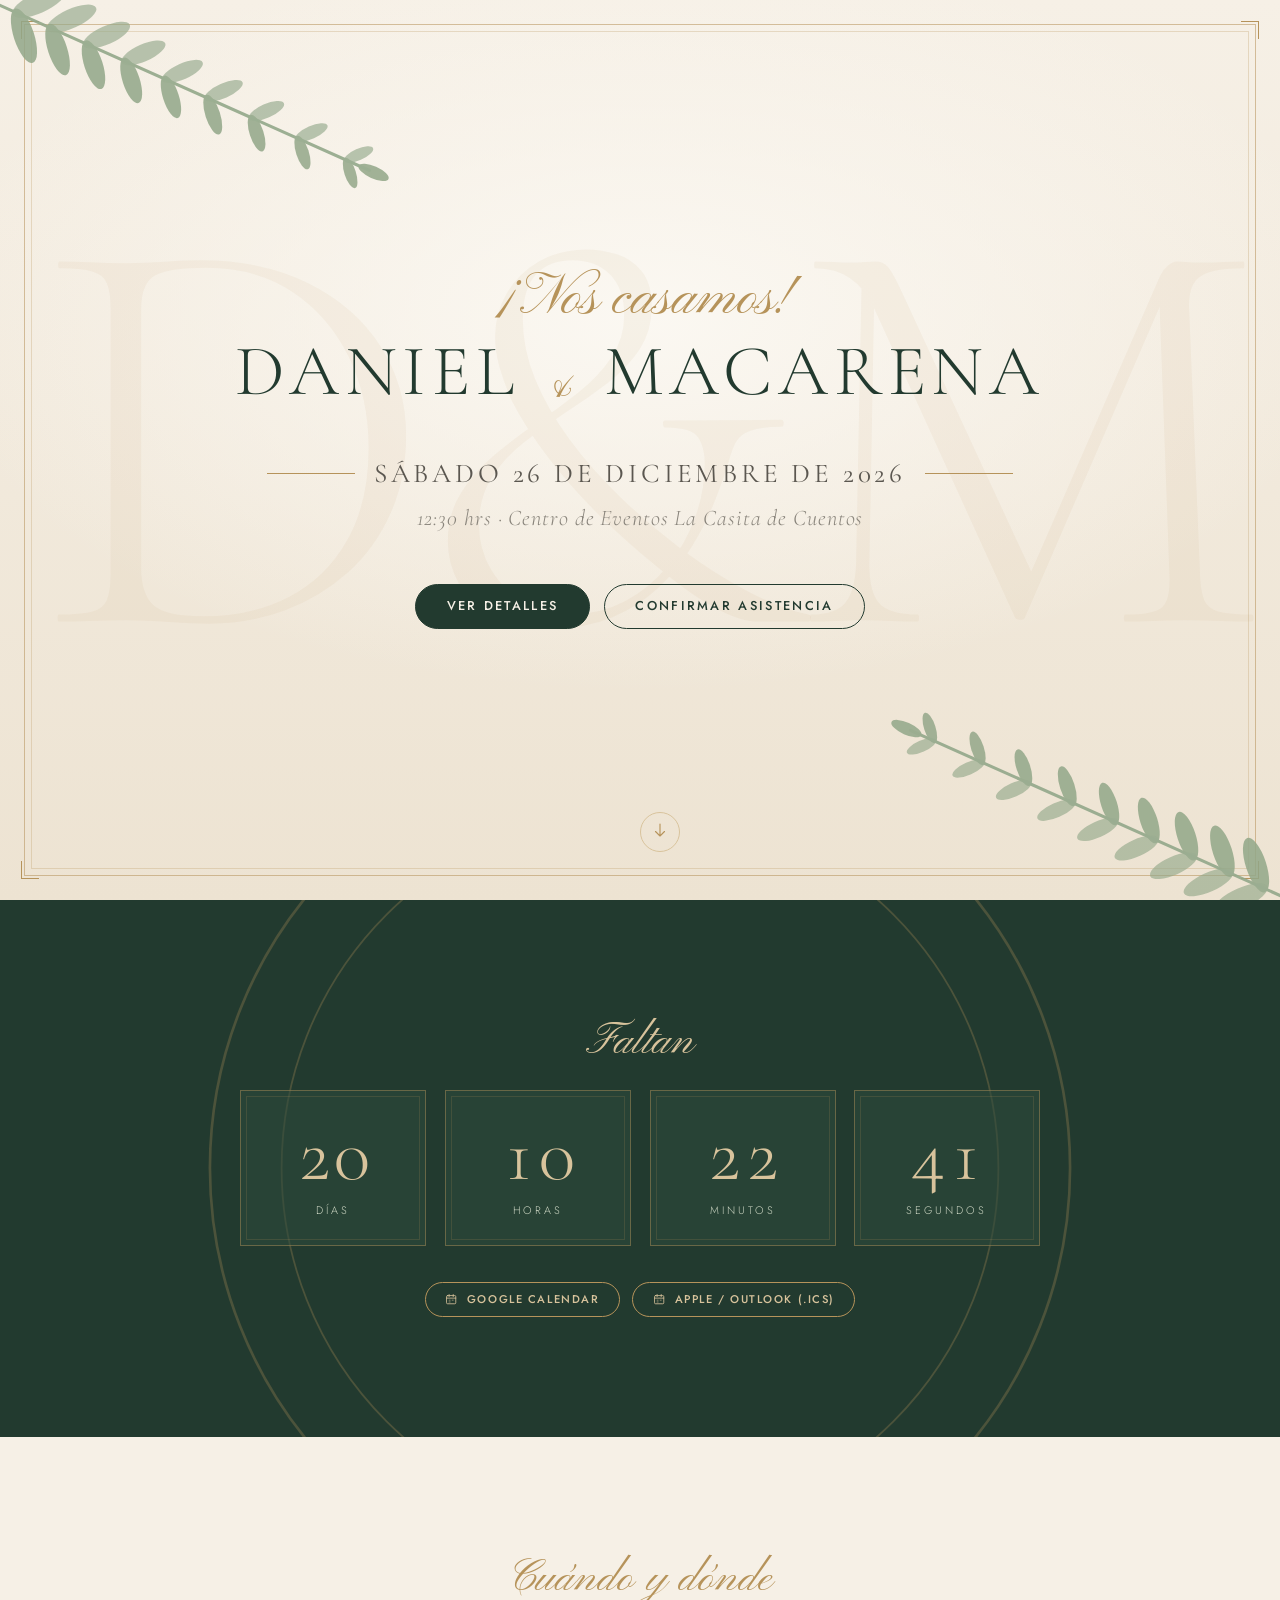
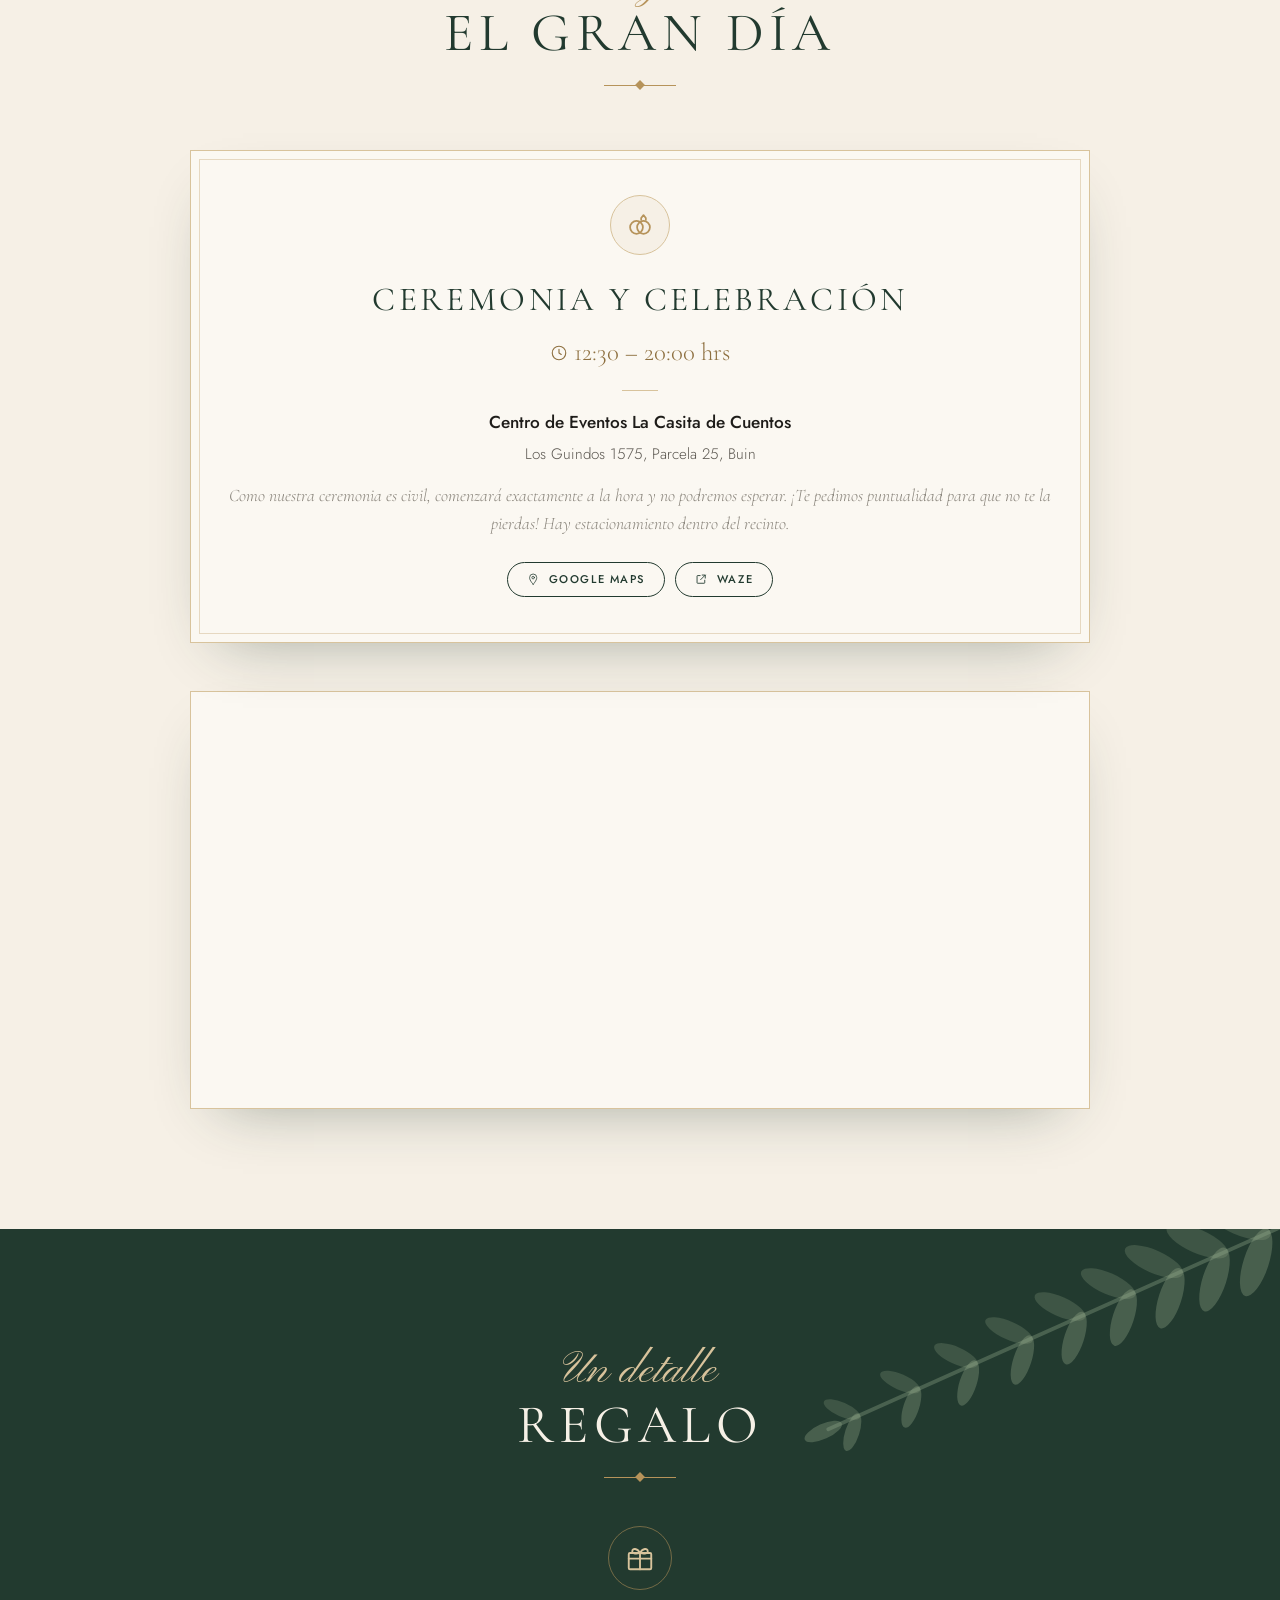
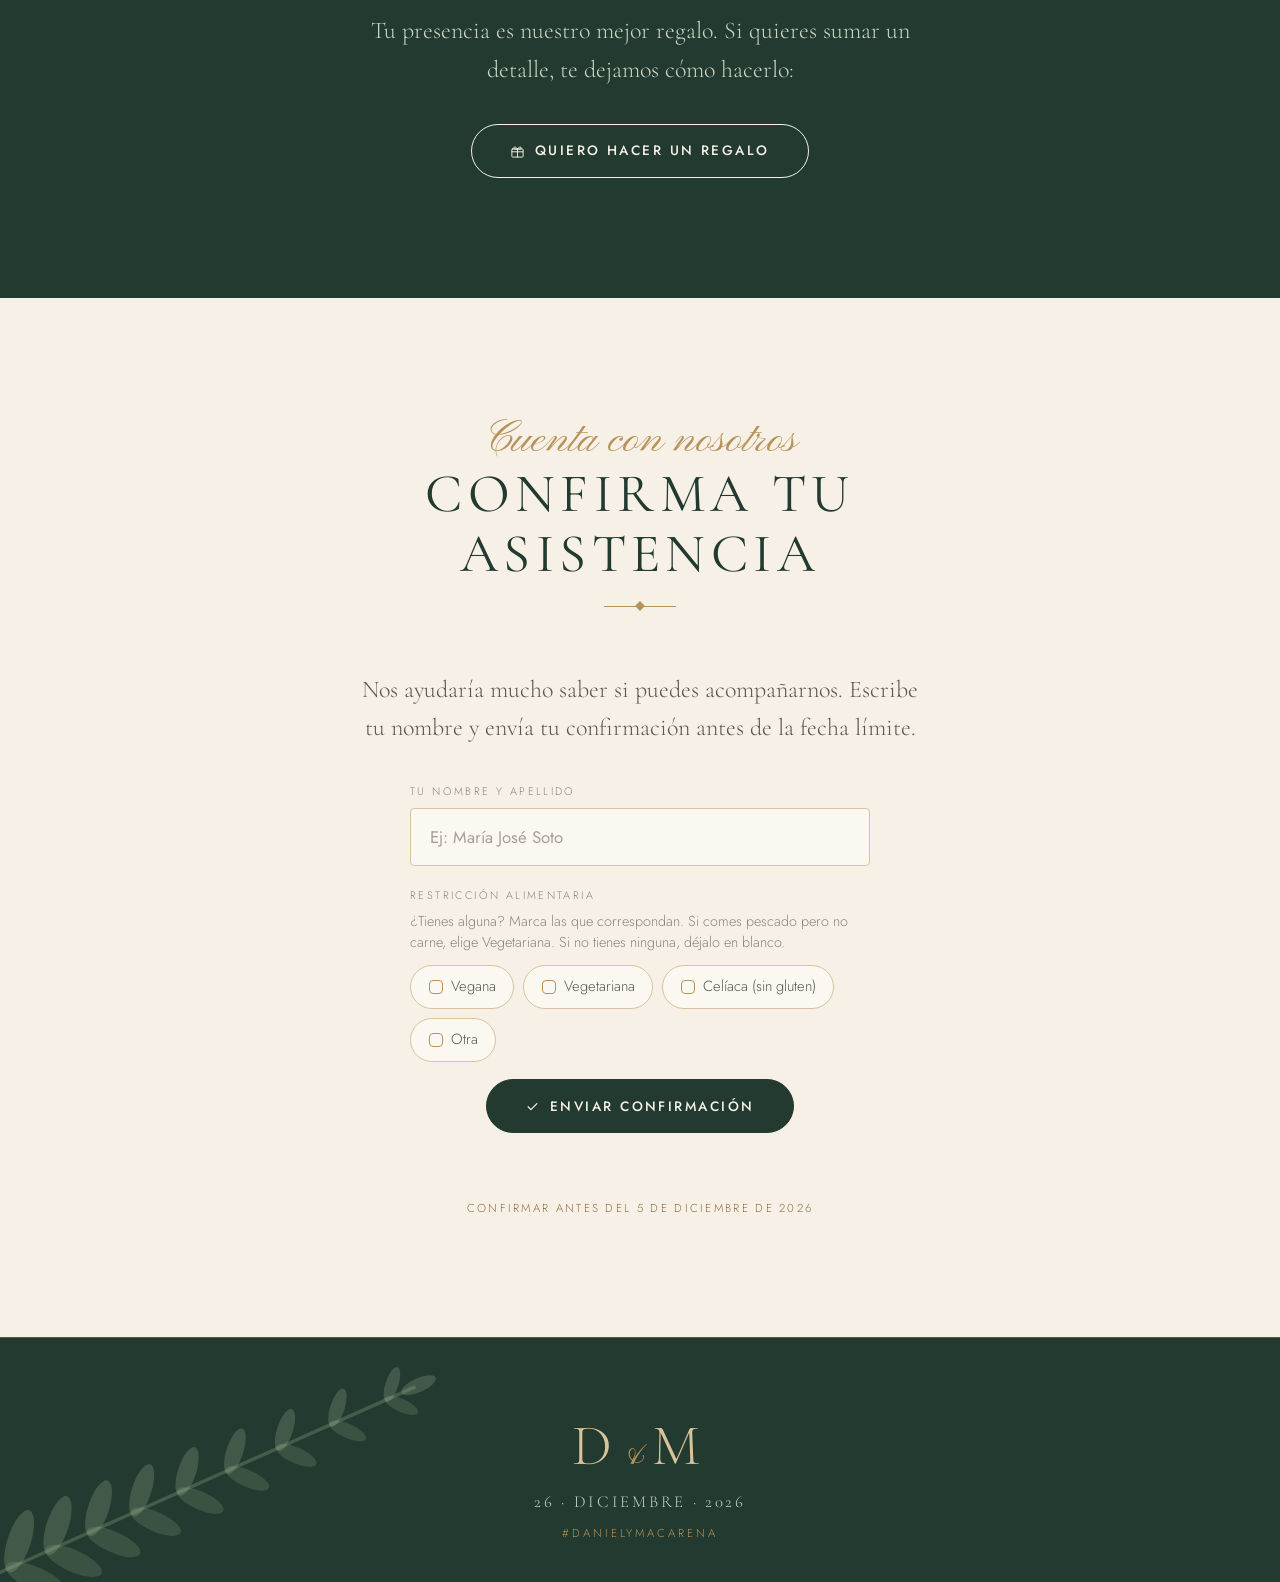
==== commit 8523c897: "Se quita la sección de dress code - dressCode: null en config.js oculta la sección y su enlace en la" ====
--- a/index.html
+++ b/index.html
@@ -13,7 +13,7 @@
   <link rel="preconnect" href="https://fonts.googleapis.com">
   <link rel="preconnect" href="https://fonts.gstatic.com" crossorigin>
   <link href="https://fonts.googleapis.com/css2?family=Cormorant+Garamond:ital,wght@0,300;0,400;0,500;1,300;1,400&family=Jost:wght@300;400;500&family=Pinyon+Script&display=swap" rel="stylesheet">
-  <link rel="stylesheet" href="css/styles.css?v=20261019-1">
+  <link rel="stylesheet" href="css/styles.css?v=20261019-2">
 </head>
 <body>
 
@@ -292,7 +292,7 @@
 
   <div class="toast" id="toast" role="status" aria-live="polite"></div>
 
-  <script src="js/config.js?v=20261019-1"></script>
-  <script src="js/main.js?v=20261019-1"></script>
+  <script src="js/config.js?v=20261019-2"></script>
+  <script src="js/main.js?v=20261019-2"></script>
 </body>
 </html>
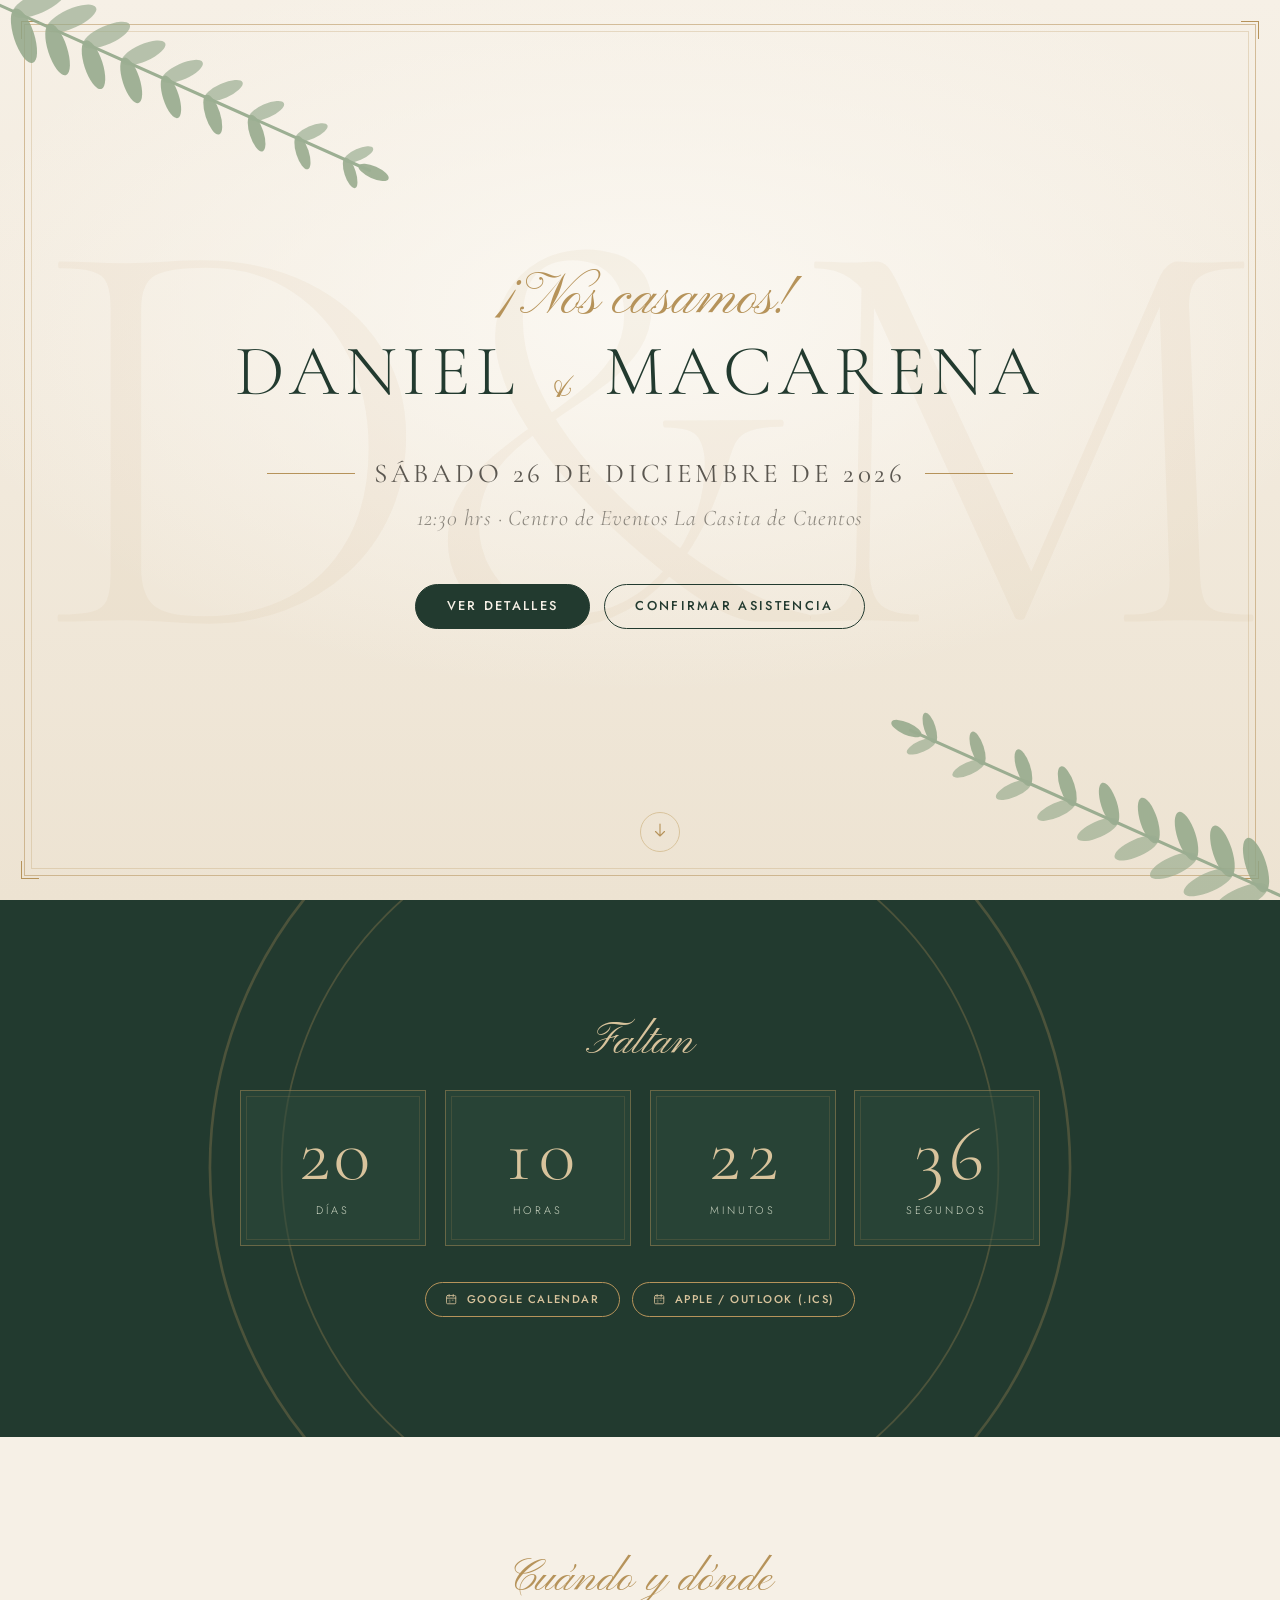
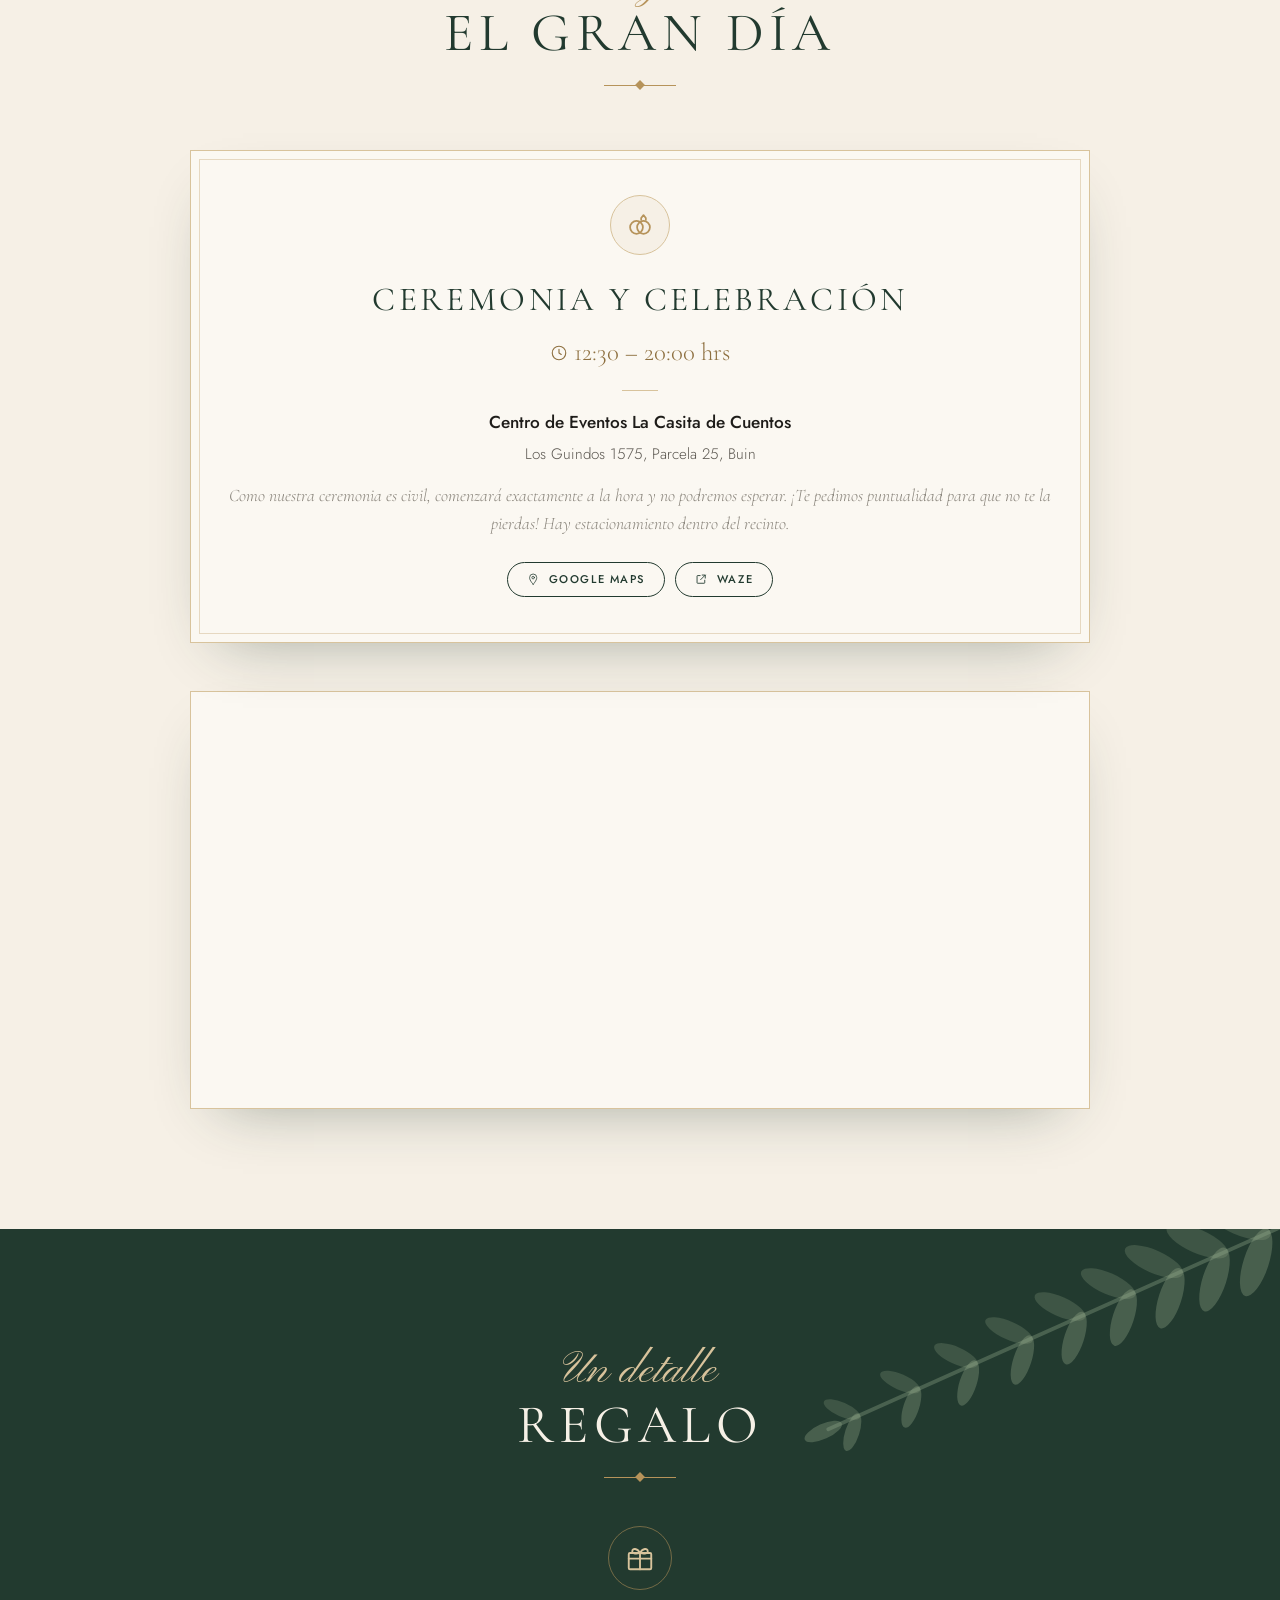
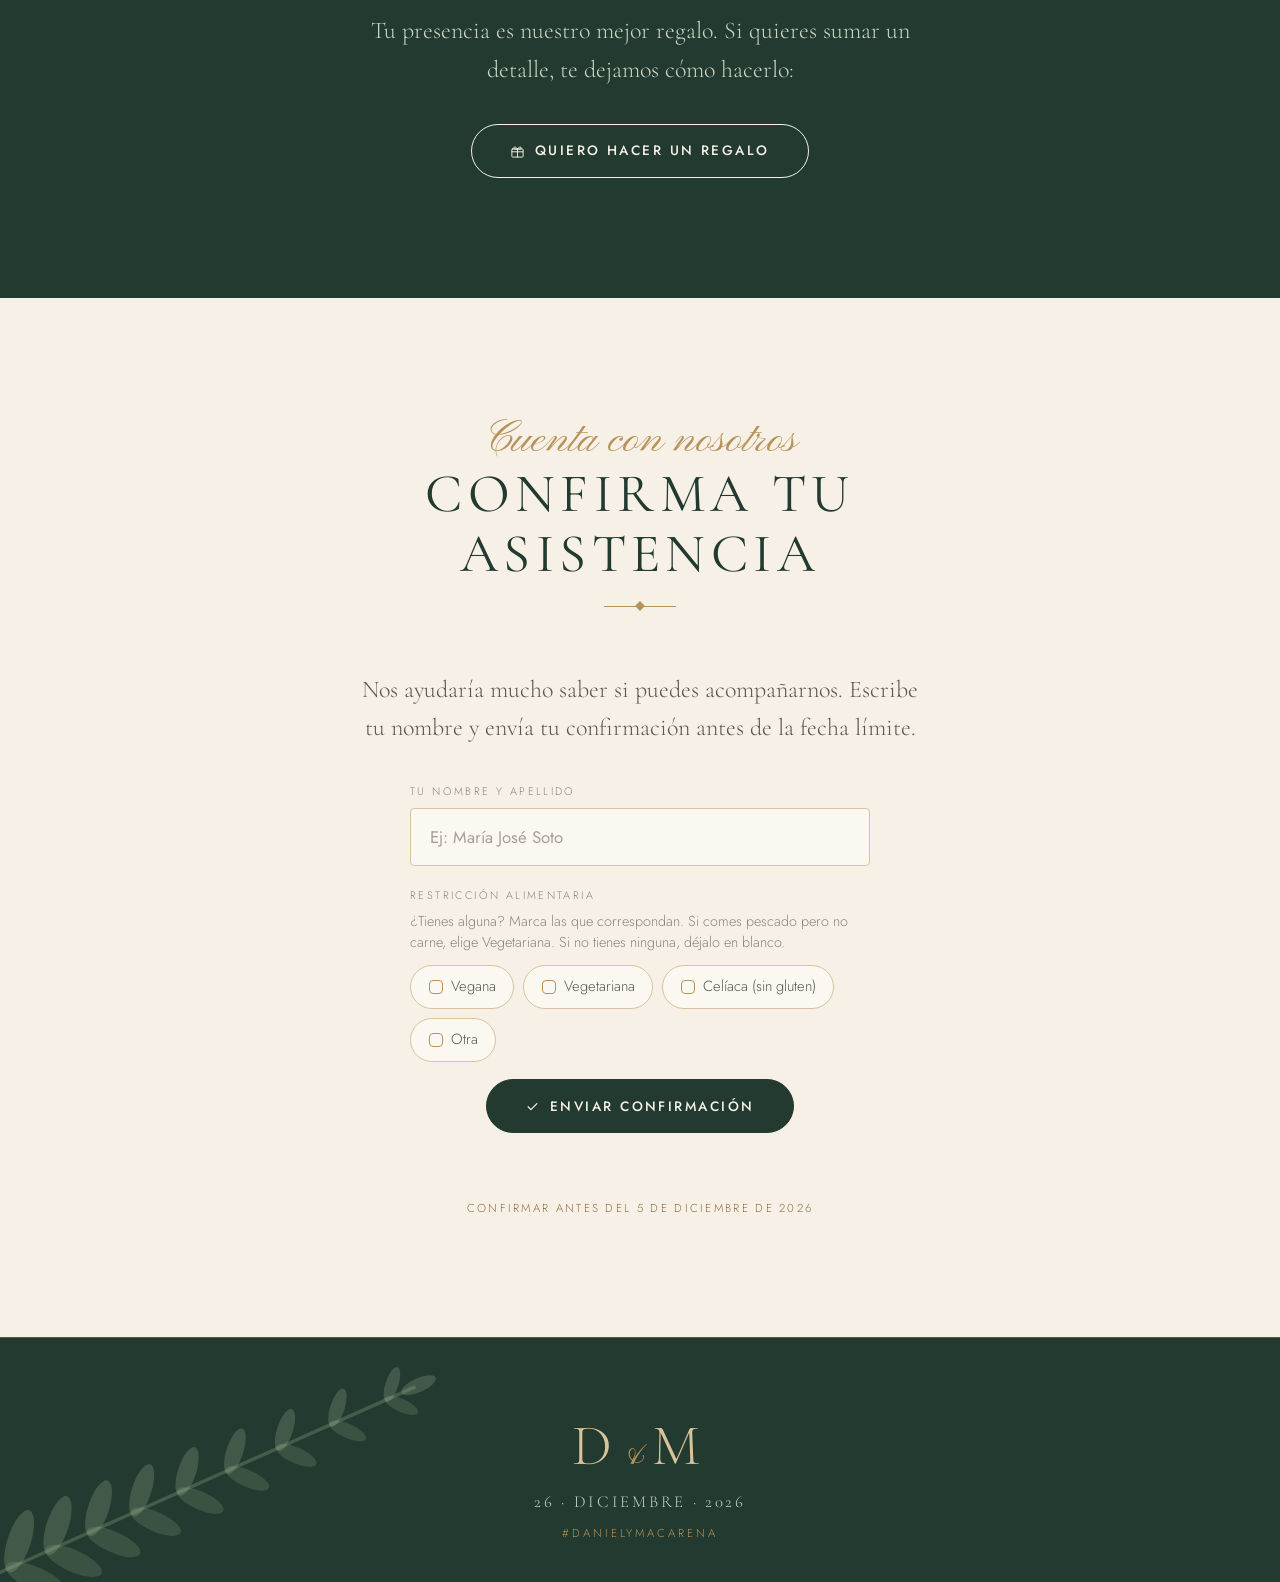
==== commit aad050be: "Versión alternativa sin la sección de regalo en /invitacion - Misma página, segunda dirección: verce" ====
--- a/index.html
+++ b/index.html
@@ -9,11 +9,11 @@
   <meta property="og:description" content="Te invitamos a celebrar nuestro matrimonio. Aquí encontrarás toda la información del gran día.">
   <meta property="og:type" content="website">
   <meta name="theme-color" content="#223A2F">
-  <link rel="icon" href="assets/favicon.svg" type="image/svg+xml">
+  <link rel="icon" href="/assets/favicon.svg" type="image/svg+xml">
   <link rel="preconnect" href="https://fonts.googleapis.com">
   <link rel="preconnect" href="https://fonts.gstatic.com" crossorigin>
   <link href="https://fonts.googleapis.com/css2?family=Cormorant+Garamond:ital,wght@0,300;0,400;0,500;1,300;1,400&family=Jost:wght@300;400;500&family=Pinyon+Script&display=swap" rel="stylesheet">
-  <link rel="stylesheet" href="css/styles.css?v=20261019-2">
+  <link rel="stylesheet" href="/css/styles.css?v=20261020-1">
 </head>
 <body>
 
@@ -292,7 +292,7 @@
 
   <div class="toast" id="toast" role="status" aria-live="polite"></div>
 
-  <script src="js/config.js?v=20261019-2"></script>
-  <script src="js/main.js?v=20261019-2"></script>
+  <script src="/js/config.js?v=20261020-1"></script>
+  <script src="/js/main.js?v=20261020-1"></script>
 </body>
 </html>
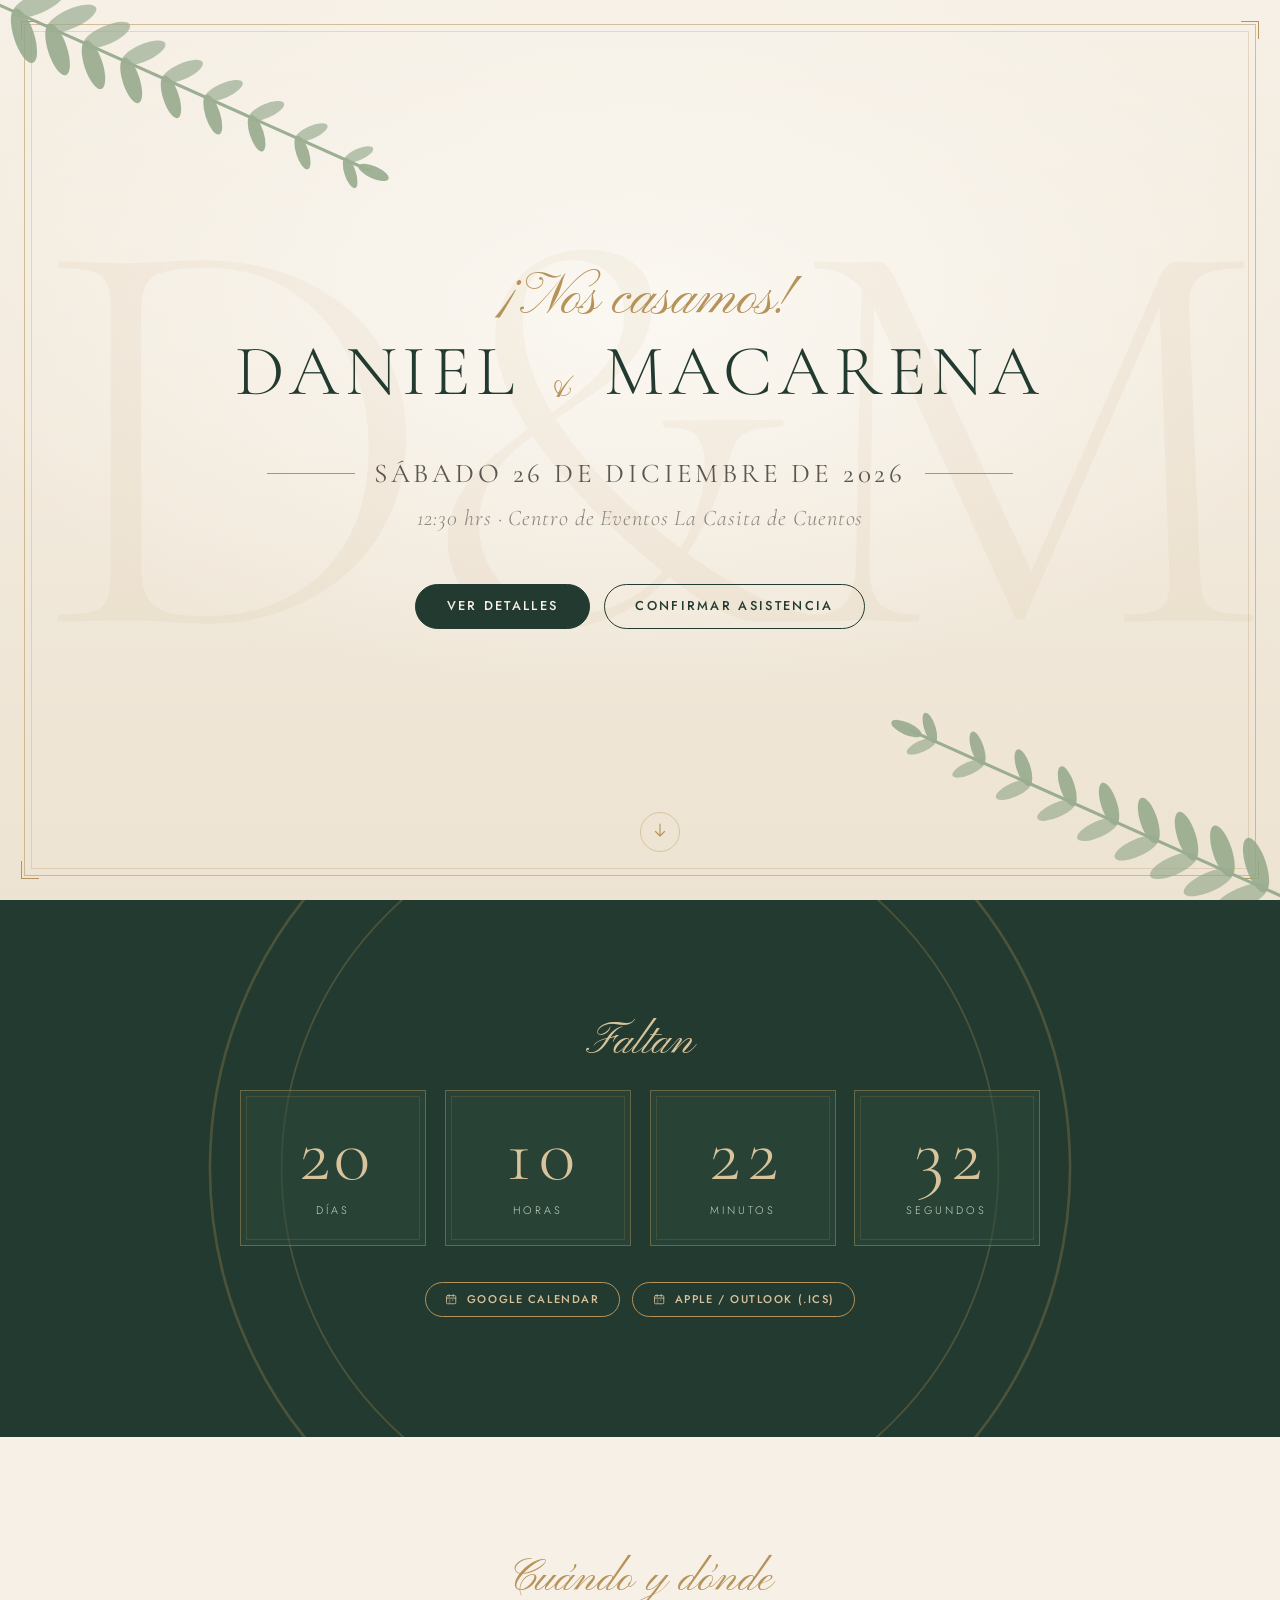
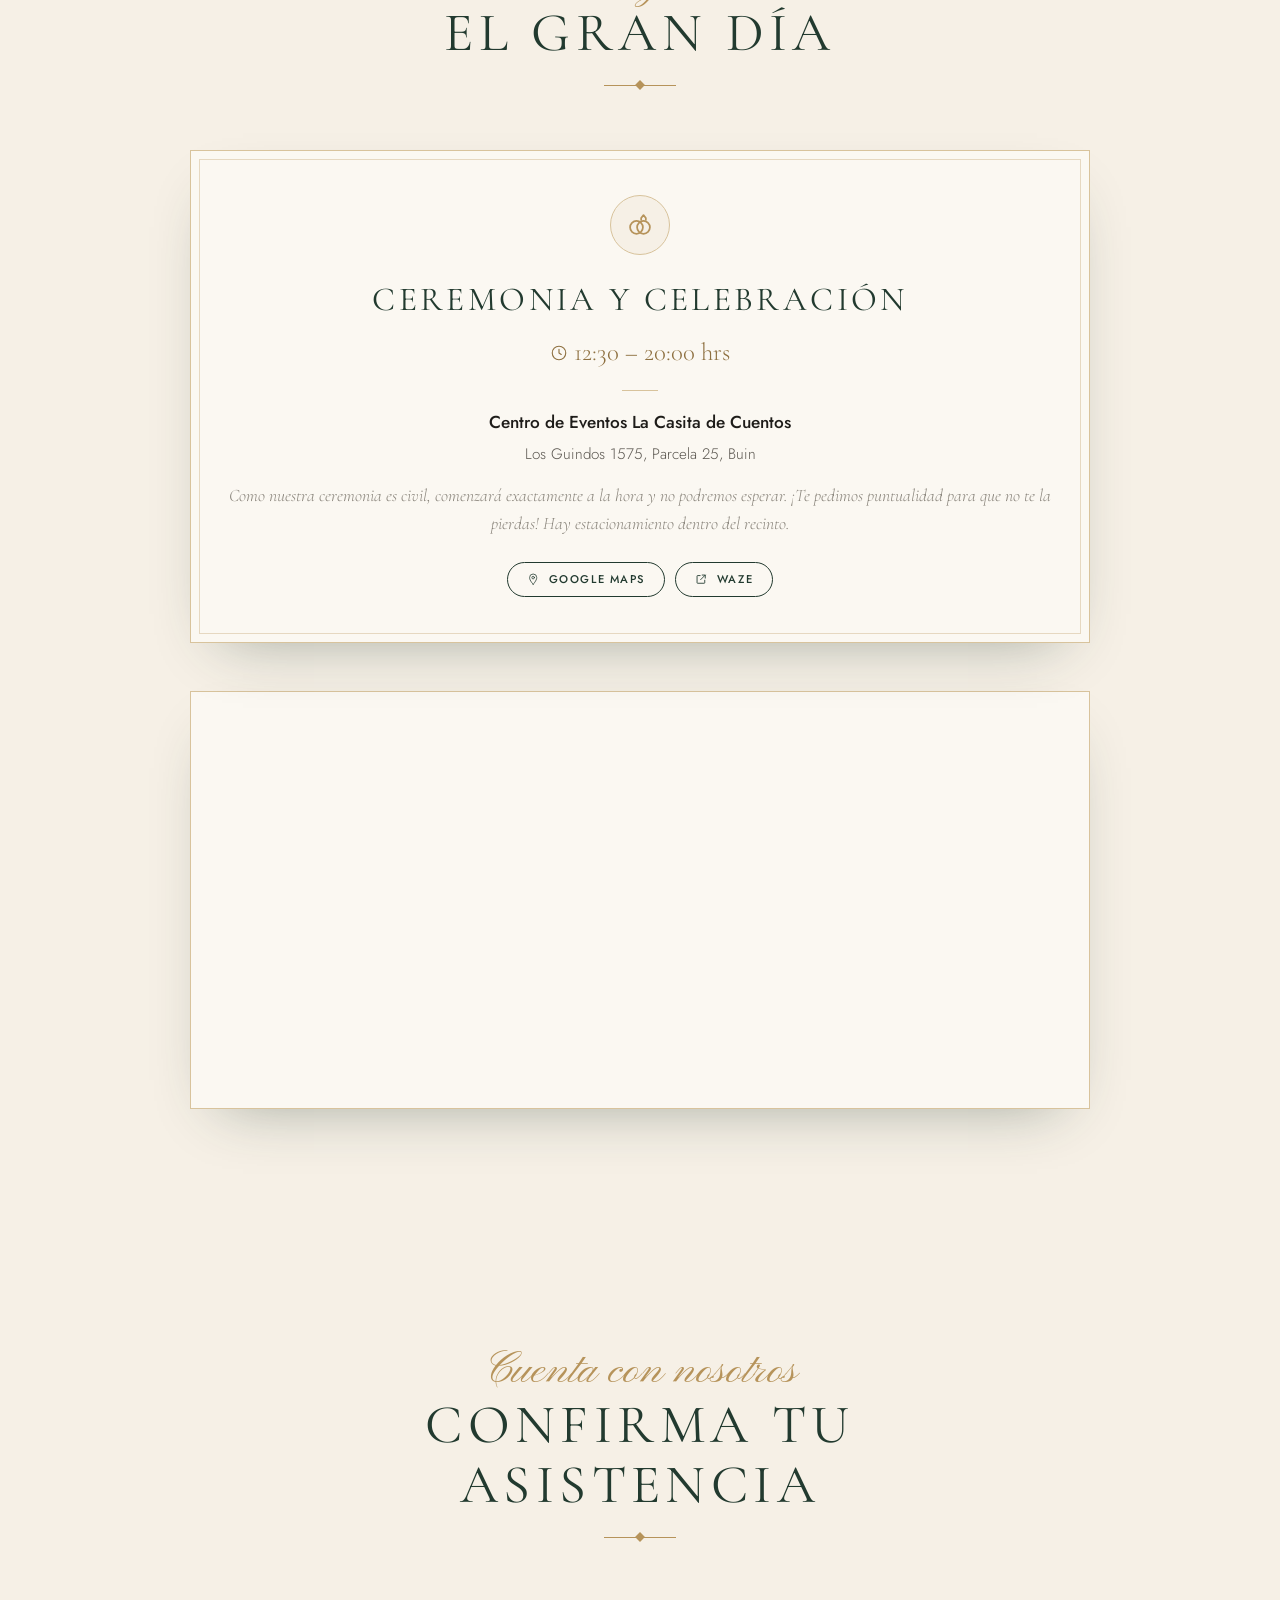
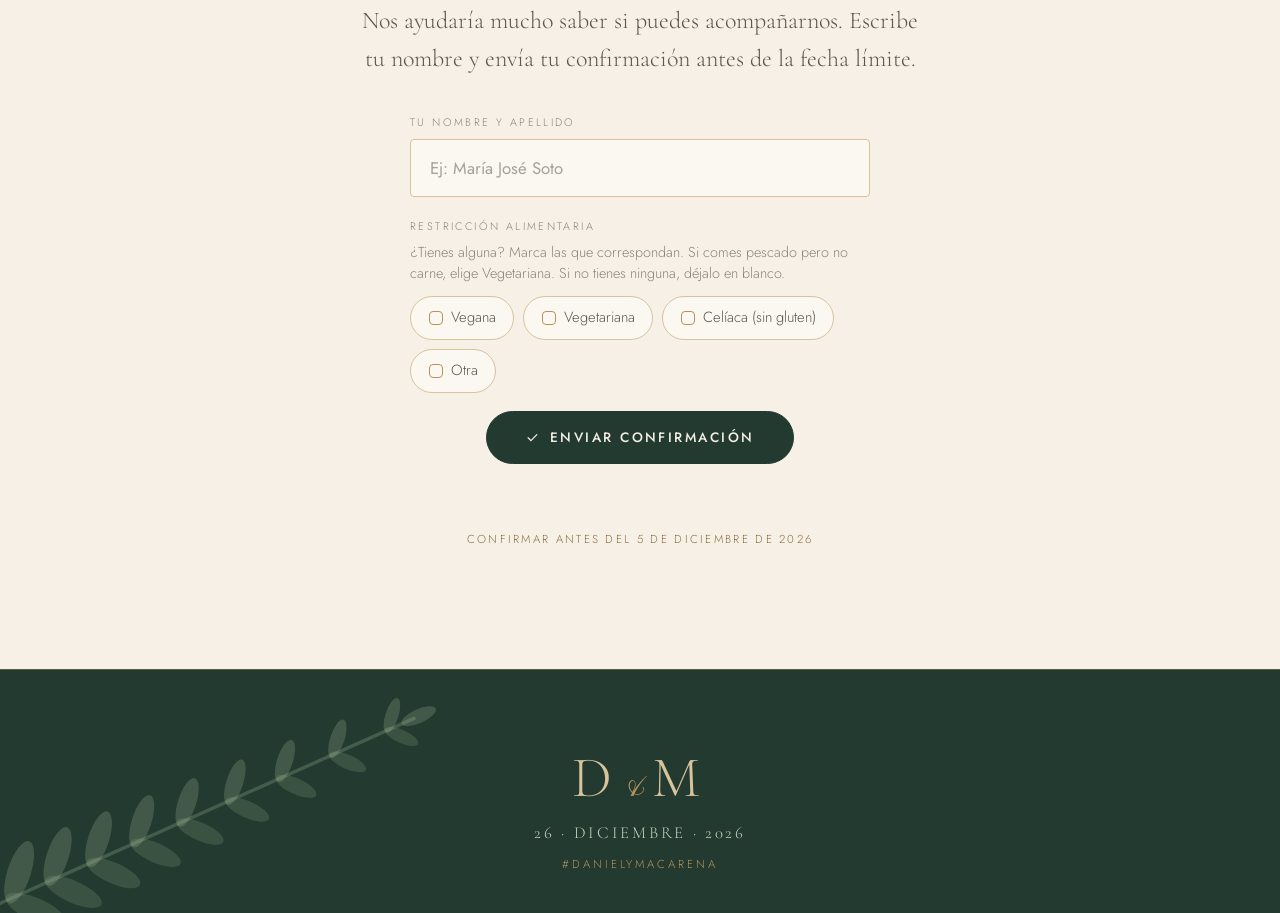
==== commit 434b5635: "La dirección principal queda sin regalo; /regalo lo muestra - Se invierte la lógica: la sección de r" ====
--- a/index.html
+++ b/index.html
@@ -13,7 +13,7 @@
   <link rel="preconnect" href="https://fonts.googleapis.com">
   <link rel="preconnect" href="https://fonts.gstatic.com" crossorigin>
   <link href="https://fonts.googleapis.com/css2?family=Cormorant+Garamond:ital,wght@0,300;0,400;0,500;1,300;1,400&family=Jost:wght@300;400;500&family=Pinyon+Script&display=swap" rel="stylesheet">
-  <link rel="stylesheet" href="/css/styles.css?v=20261020-1">
+  <link rel="stylesheet" href="/css/styles.css?v=20261020-2">
 </head>
 <body>
 
@@ -292,7 +292,7 @@
 
   <div class="toast" id="toast" role="status" aria-live="polite"></div>
 
-  <script src="/js/config.js?v=20261020-1"></script>
-  <script src="/js/main.js?v=20261020-1"></script>
+  <script src="/js/config.js?v=20261020-2"></script>
+  <script src="/js/main.js?v=20261020-2"></script>
 </body>
 </html>
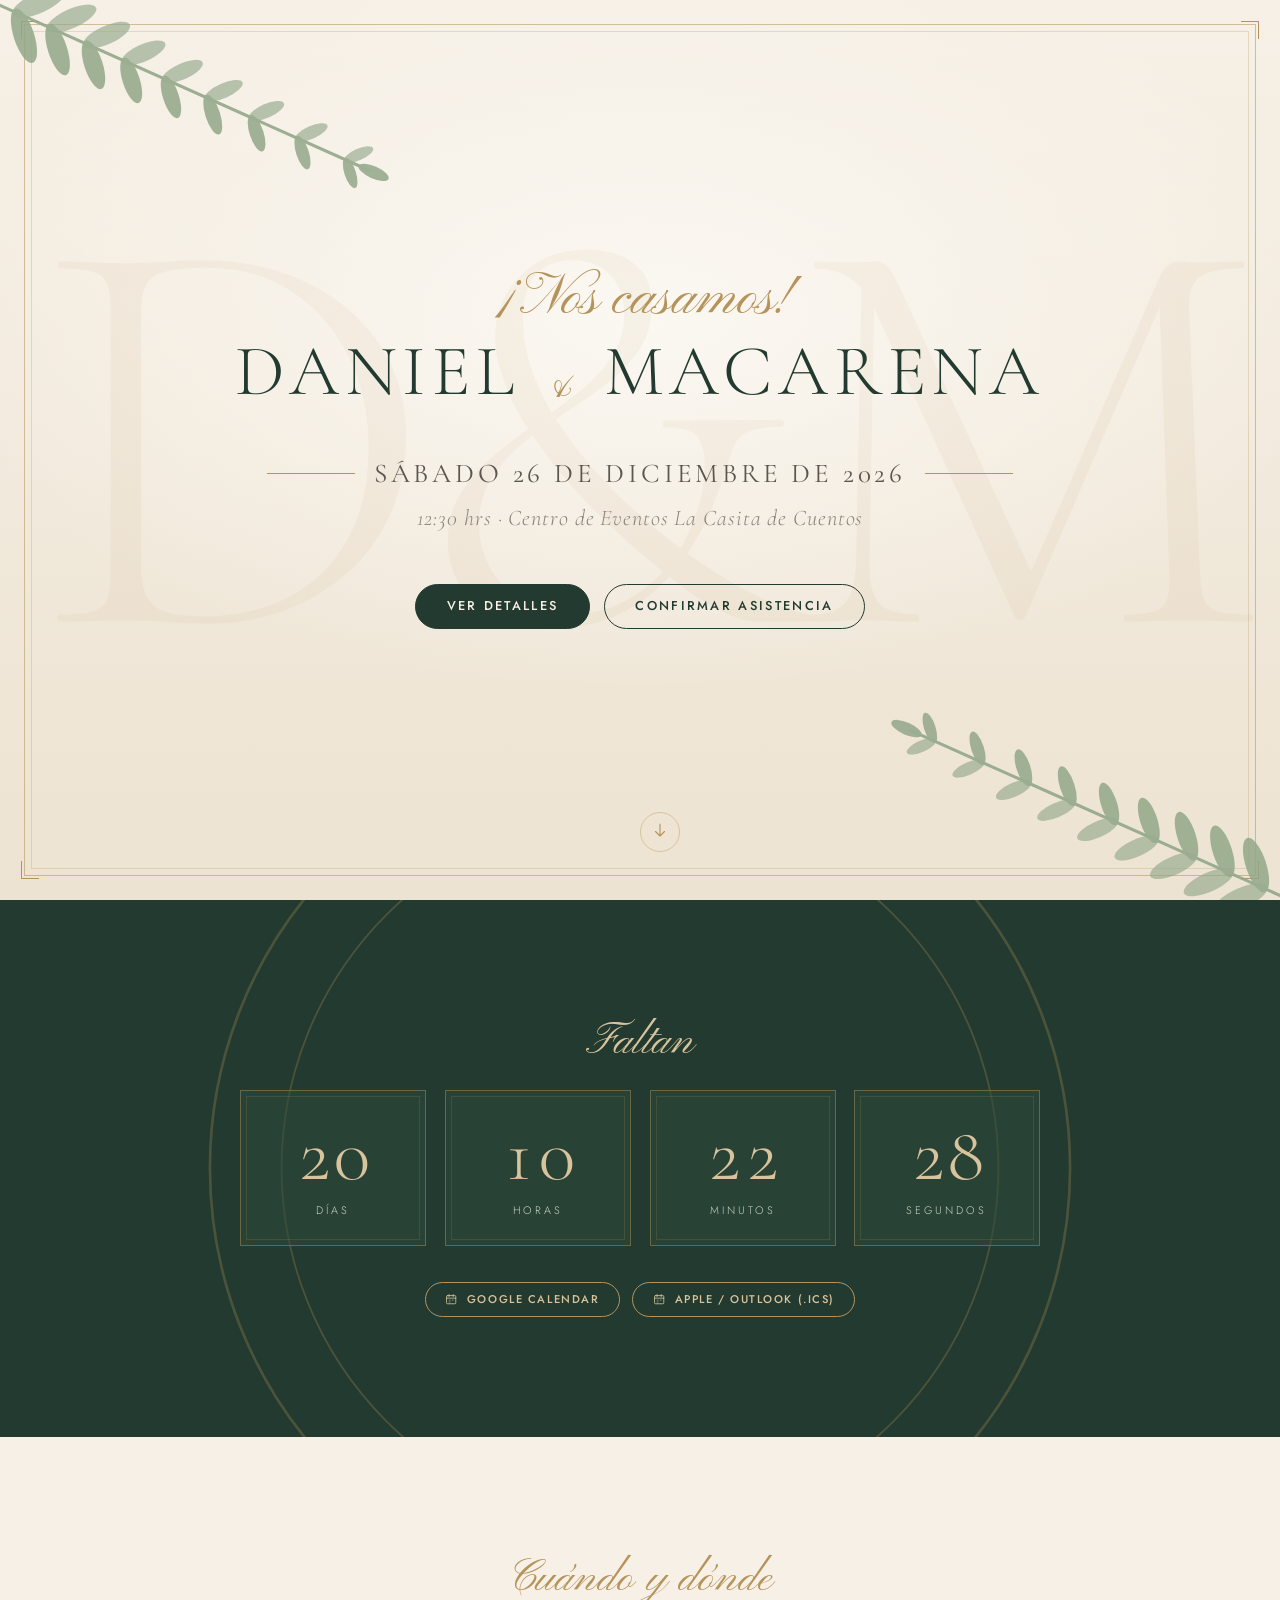
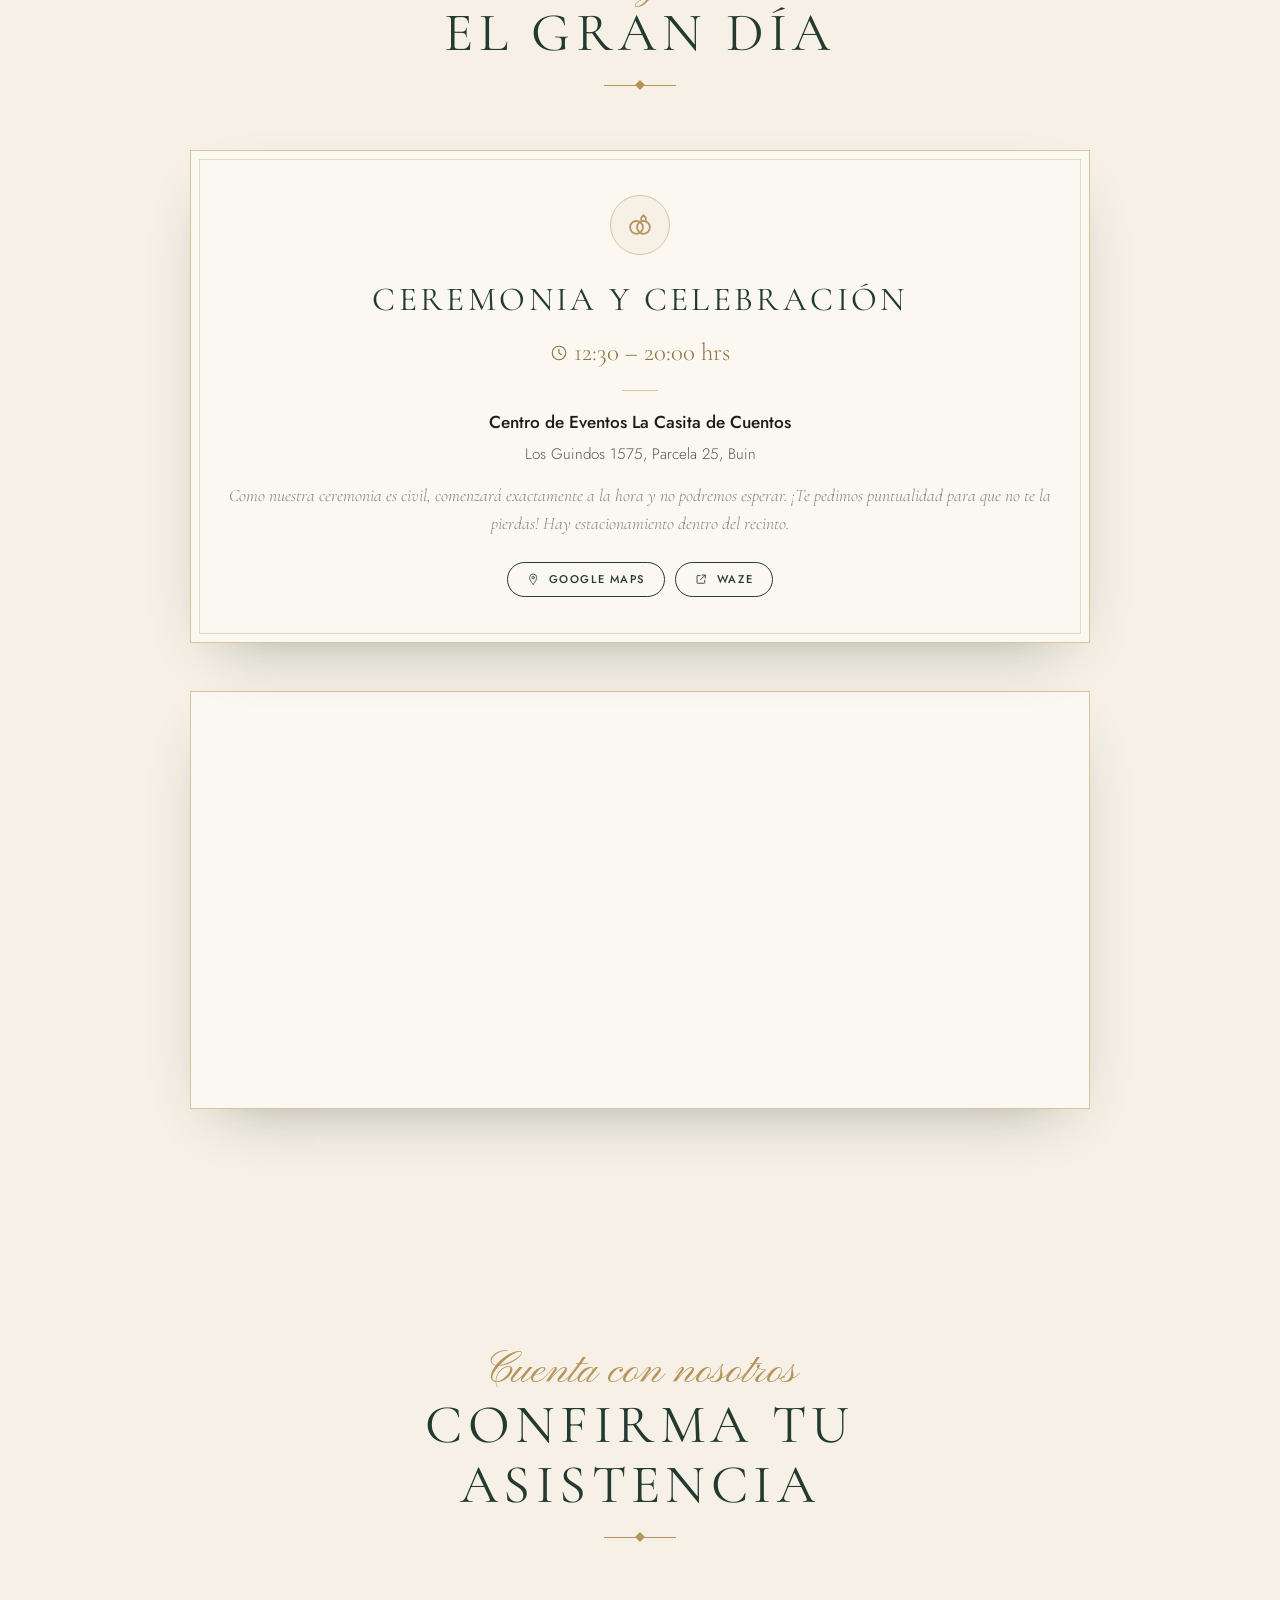
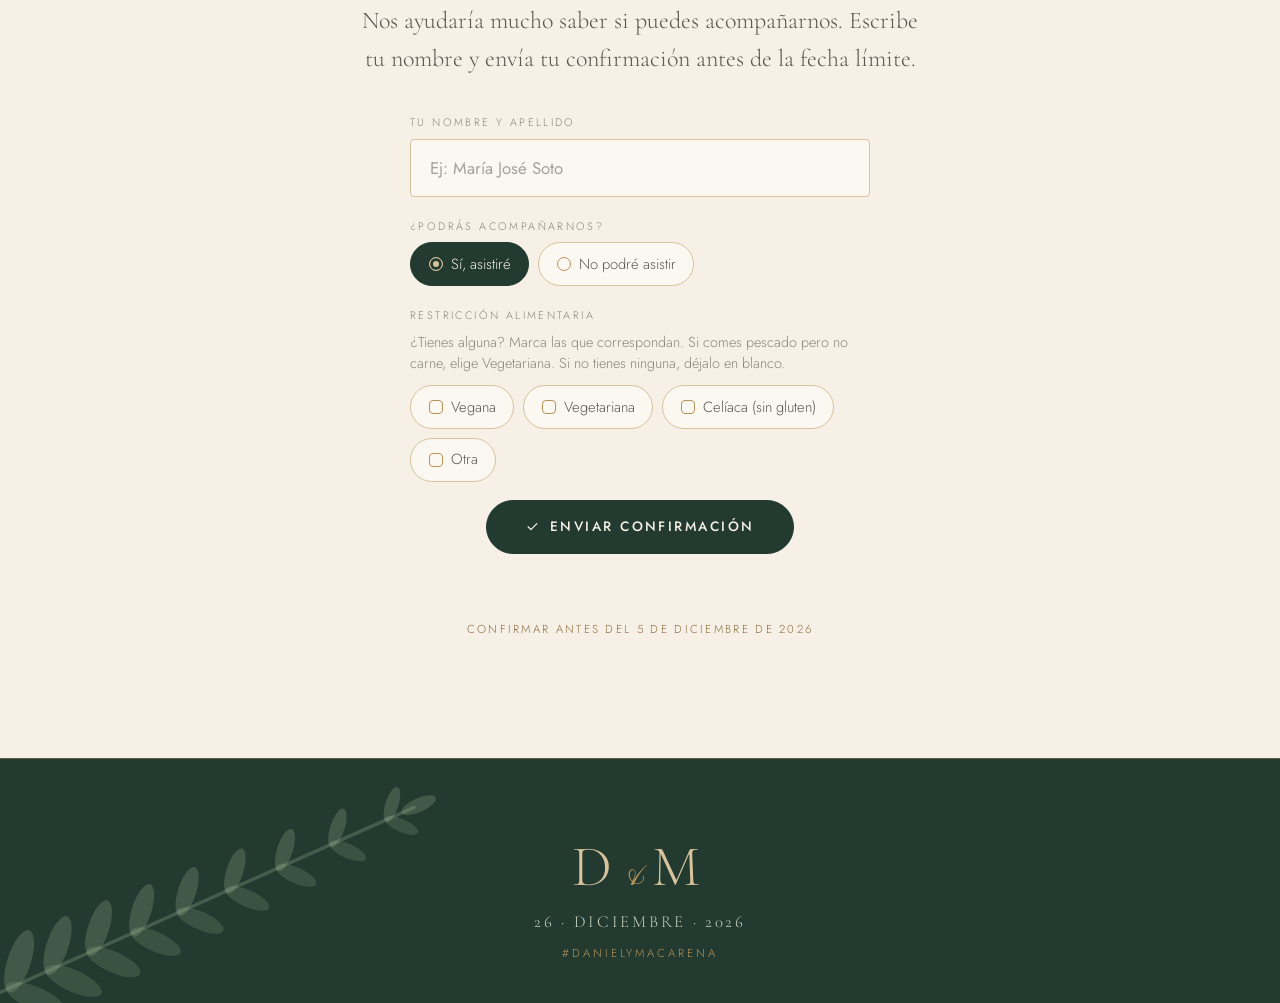
==== commit 657ad571: "Confirmación: opción "No podré asistir" - Nueva pregunta "¿Podrás acompañarnos?" con "Sí, asistiré" " ====
--- a/index.html
+++ b/index.html
@@ -13,7 +13,7 @@
   <link rel="preconnect" href="https://fonts.googleapis.com">
   <link rel="preconnect" href="https://fonts.gstatic.com" crossorigin>
   <link href="https://fonts.googleapis.com/css2?family=Cormorant+Garamond:ital,wght@0,300;0,400;0,500;1,300;1,400&family=Jost:wght@300;400;500&family=Pinyon+Script&display=swap" rel="stylesheet">
-  <link rel="stylesheet" href="/css/styles.css?v=20261020-2">
+  <link rel="stylesheet" href="/css/styles.css?v=20261020-3">
 </head>
 <body>
 
@@ -237,6 +237,10 @@
             <span class="campo__lbl" id="rsvpLabel">Tu nombre y apellido</span>
             <input class="campo__input" type="text" name="nombre" id="rsvpNombre" required maxlength="80" autocomplete="name" placeholder="Ej: María José Soto">
           </label>
+          <fieldset class="campo campo--opciones" id="rsvpAsistencia">
+            <legend class="campo__lbl" id="rsvpAsistenciaLbl">¿Podrás acompañarnos?</legend>
+            <div class="chips" id="rsvpAsiste"></div>
+          </fieldset>
           <fieldset class="campo campo--opciones" id="rsvpRestriccion">
             <legend class="campo__lbl" id="rsvpRestriccionLbl">Restricción alimentaria</legend>
             <p class="campo__ayuda" id="rsvpRestriccionAyuda">¿Tienes alguna? Marca las que correspondan. Si no, déjalo en blanco.</p>
@@ -292,7 +296,7 @@
 
   <div class="toast" id="toast" role="status" aria-live="polite"></div>
 
-  <script src="/js/config.js?v=20261020-2"></script>
-  <script src="/js/main.js?v=20261020-2"></script>
+  <script src="/js/config.js?v=20261020-3"></script>
+  <script src="/js/main.js?v=20261020-3"></script>
 </body>
 </html>
--- a/css/styles.css
+++ b/css/styles.css
@@ -732,6 +732,7 @@
   border-radius: 4px;
   transition: background .2s ease, border-color .2s ease, box-shadow .2s ease;
 }
+.chip input[type="radio"] + span::before { border-radius: 50%; }
 .chip input:checked + span { background: var(--verde); border-color: var(--verde); color: var(--marfil); }
 .chip input:checked + span::before { background: var(--oro-claro); border-color: var(--oro-claro); box-shadow: inset 0 0 0 3px var(--verde); }
 .chip input:focus-visible + span { outline: 2px solid var(--oro); outline-offset: 2px; }
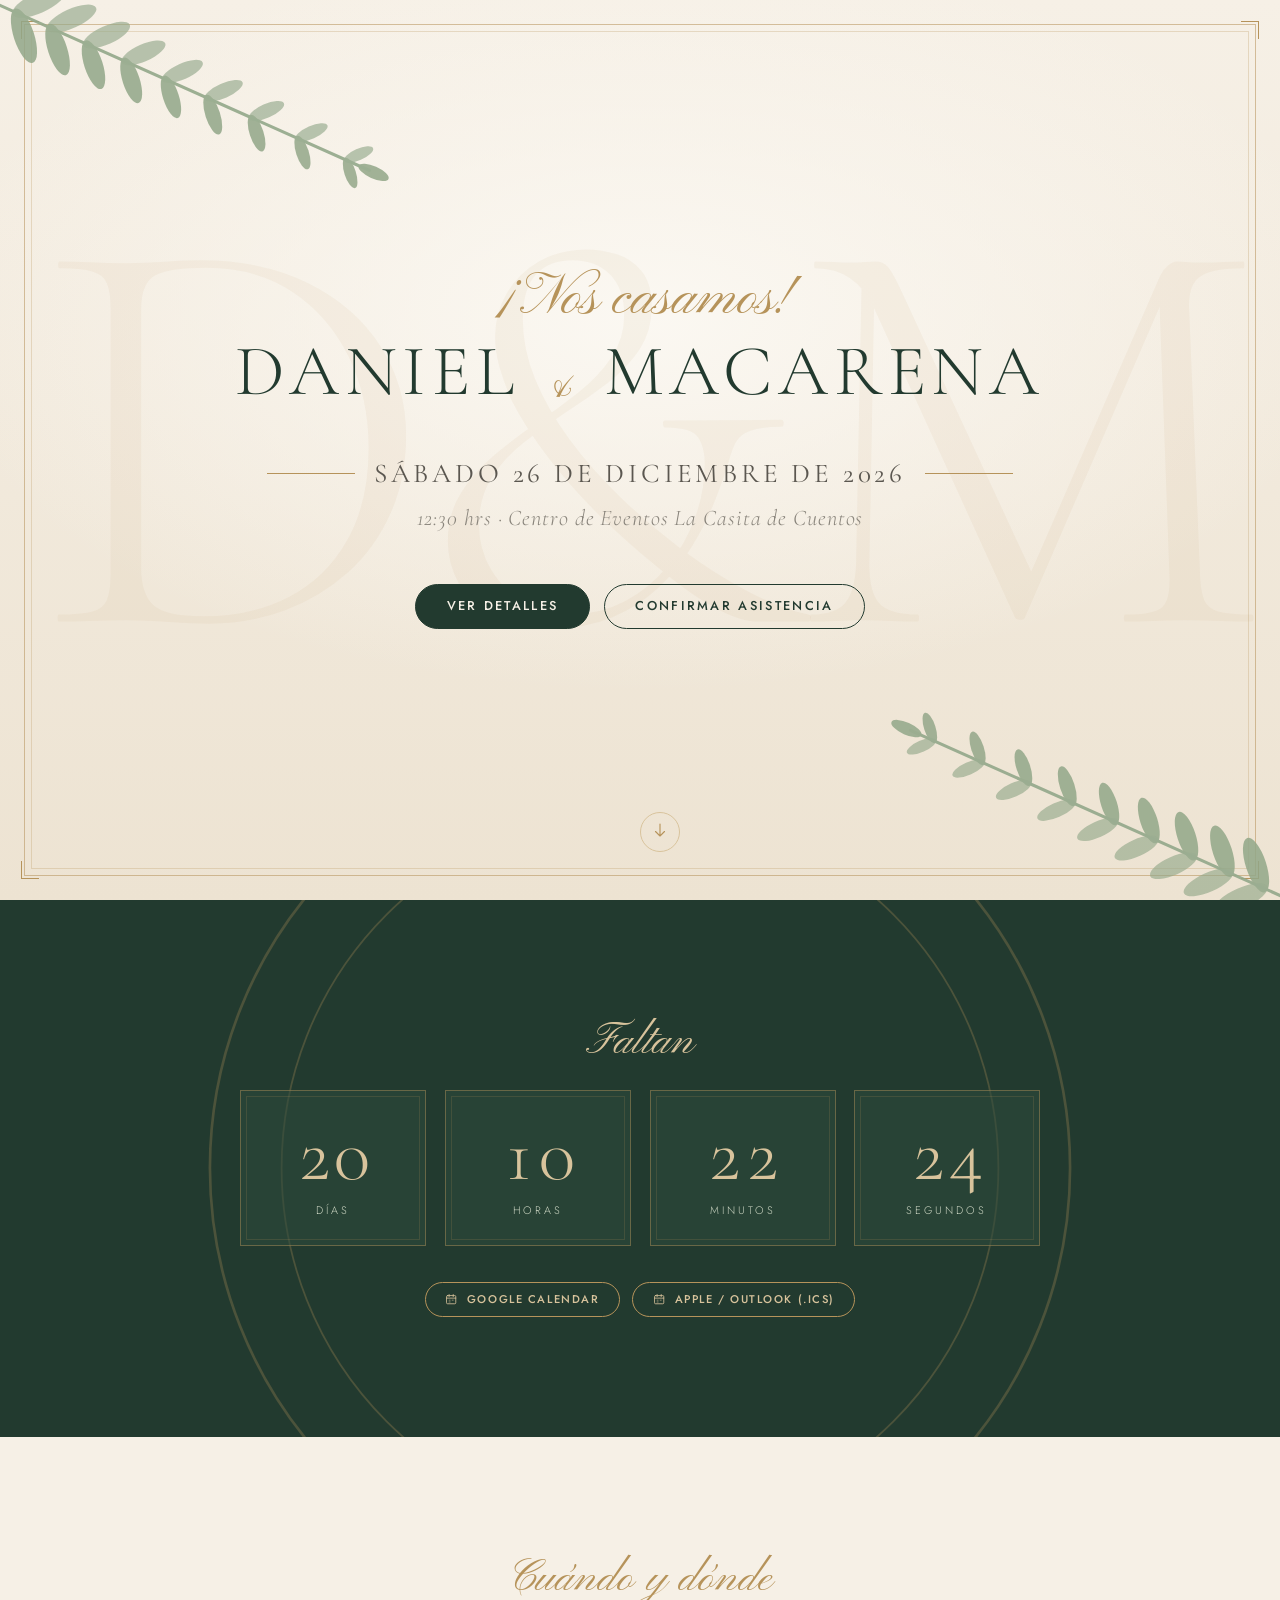
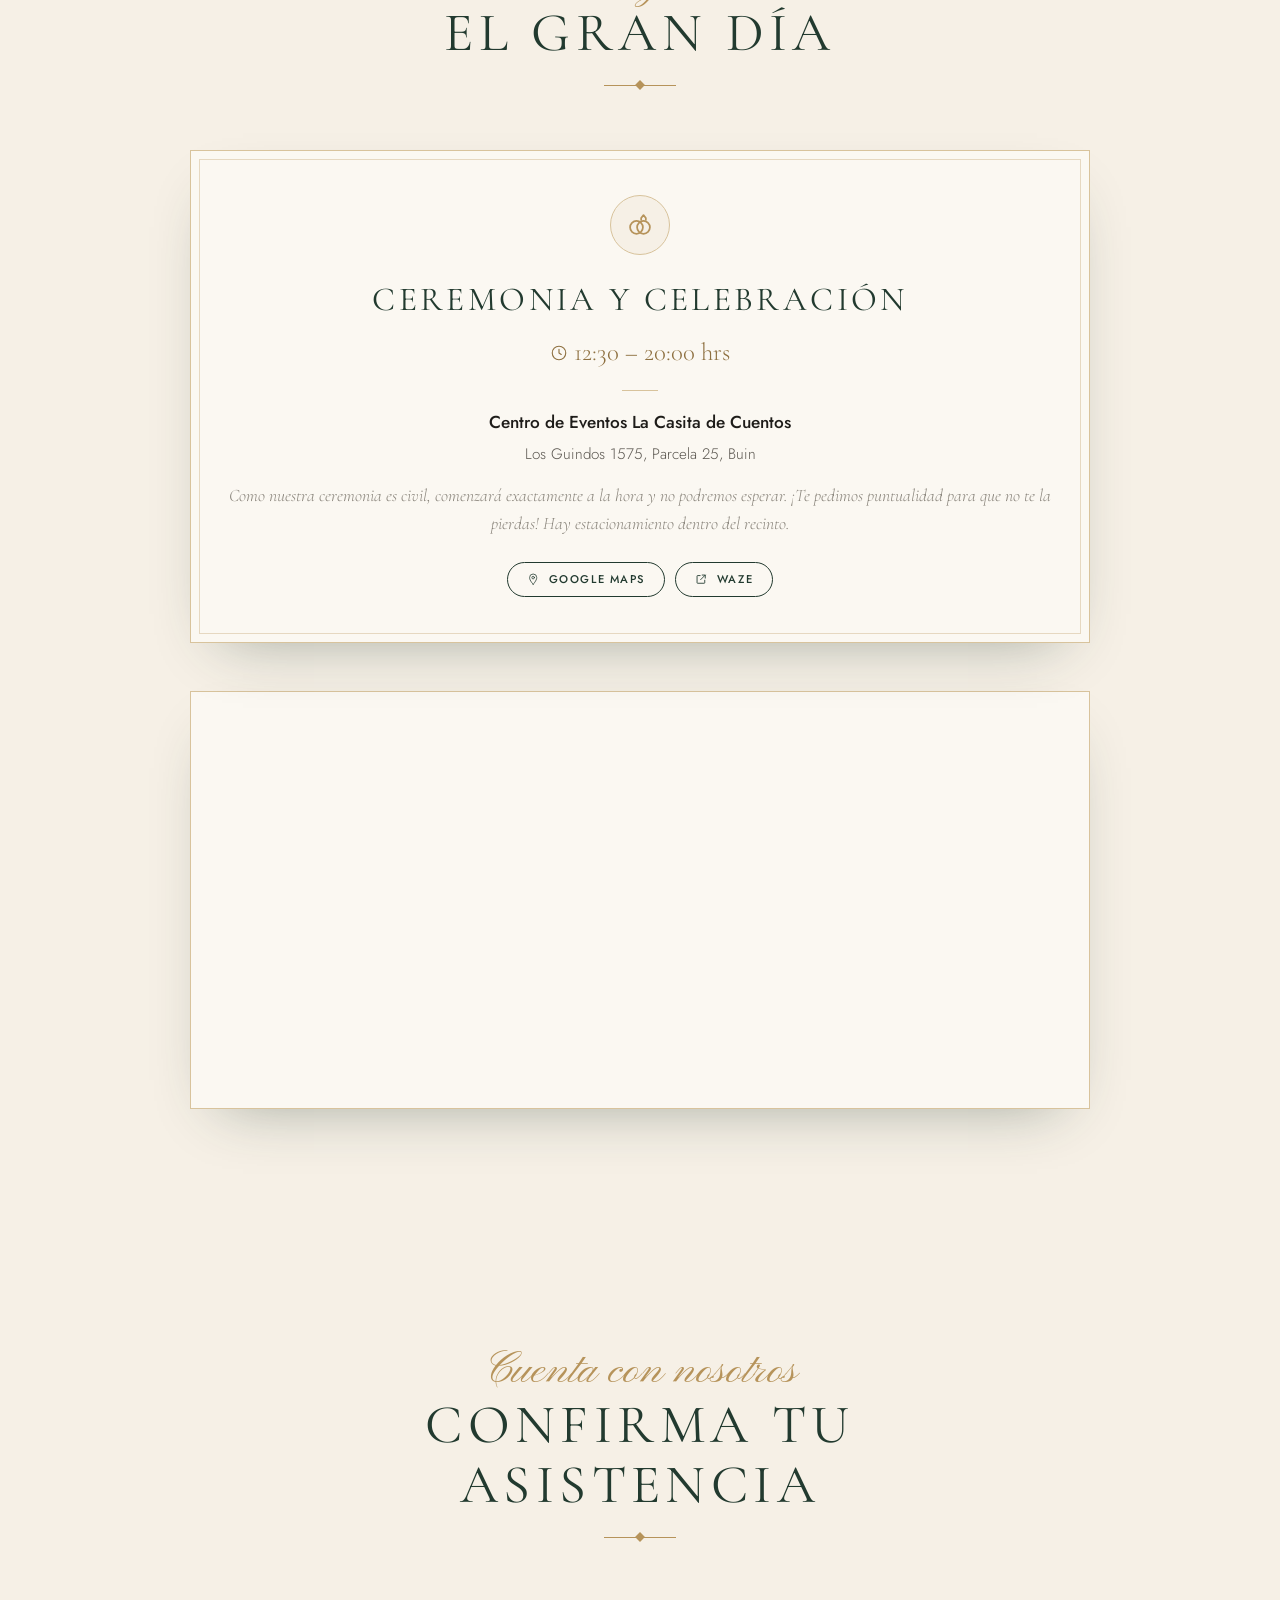
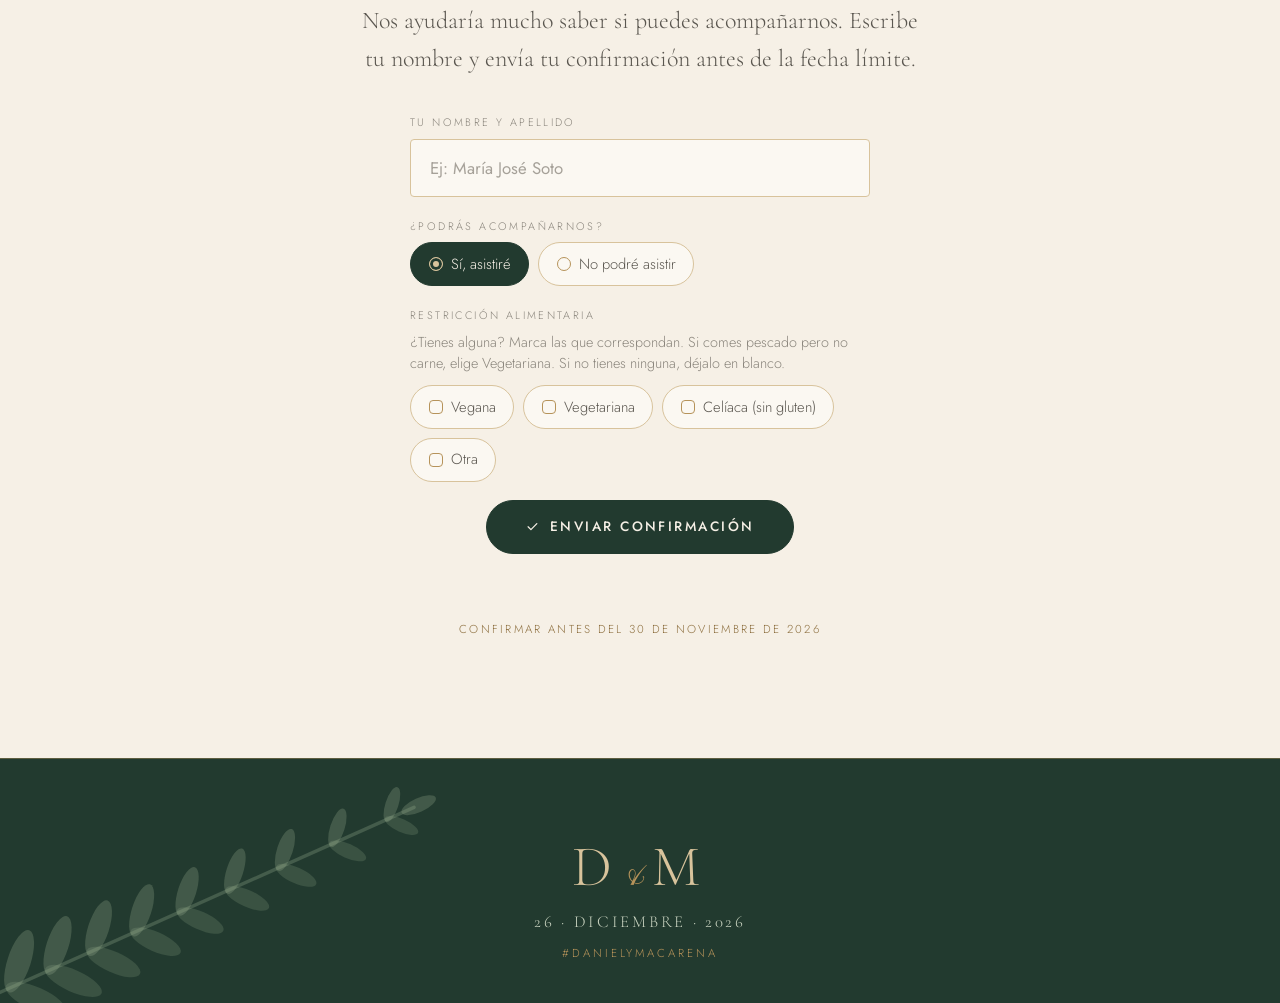
==== commit 0cba9605: "Fecha límite de confirmación: 30 de noviembre de 2026 Co-Authored-By: Claude Fable 5.1 <noreply@anth" ====
--- a/index.html
+++ b/index.html
@@ -13,7 +13,7 @@
   <link rel="preconnect" href="https://fonts.googleapis.com">
   <link rel="preconnect" href="https://fonts.gstatic.com" crossorigin>
   <link href="https://fonts.googleapis.com/css2?family=Cormorant+Garamond:ital,wght@0,300;0,400;0,500;1,300;1,400&family=Jost:wght@300;400;500&family=Pinyon+Script&display=swap" rel="stylesheet">
-  <link rel="stylesheet" href="/css/styles.css?v=20261020-3">
+  <link rel="stylesheet" href="/css/styles.css?v=20261020-4">
 </head>
 <body>
 
@@ -296,7 +296,7 @@
 
   <div class="toast" id="toast" role="status" aria-live="polite"></div>
 
-  <script src="/js/config.js?v=20261020-3"></script>
-  <script src="/js/main.js?v=20261020-3"></script>
+  <script src="/js/config.js?v=20261020-4"></script>
+  <script src="/js/main.js?v=20261020-4"></script>
 </body>
 </html>
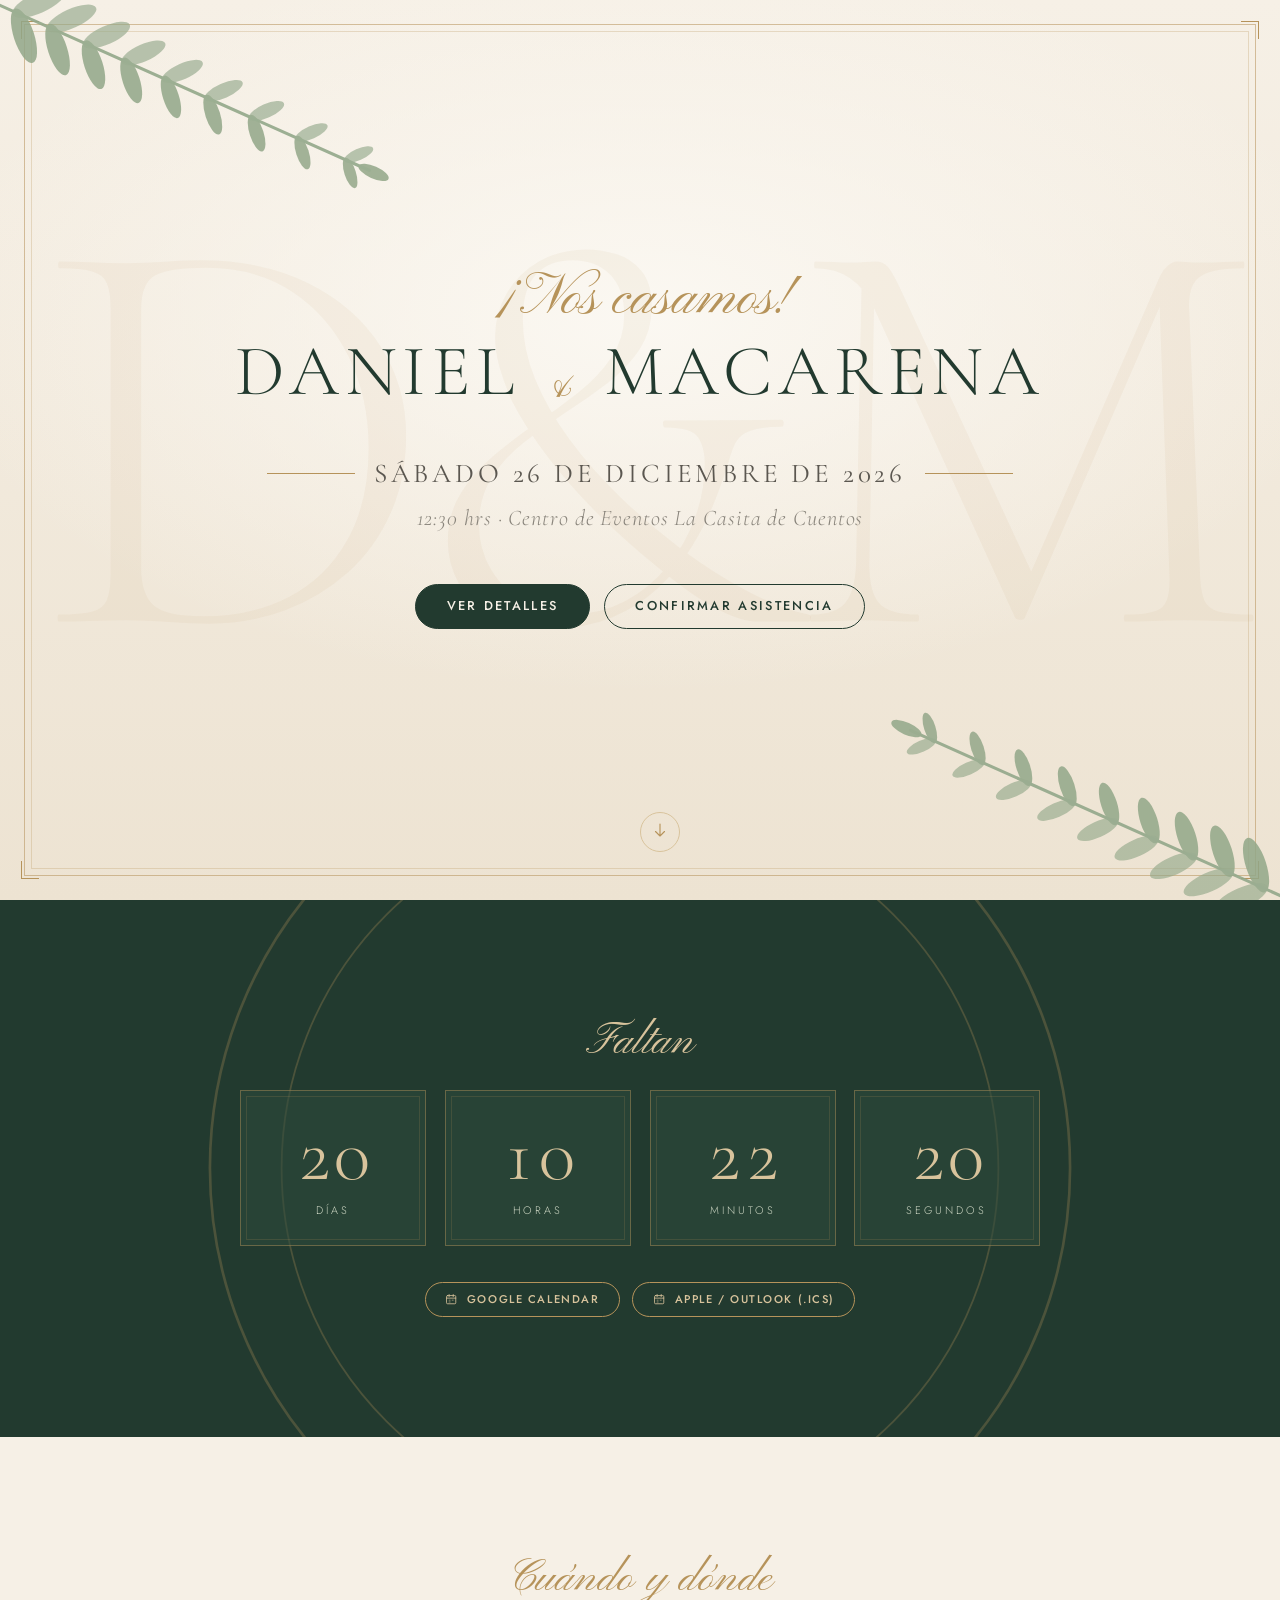
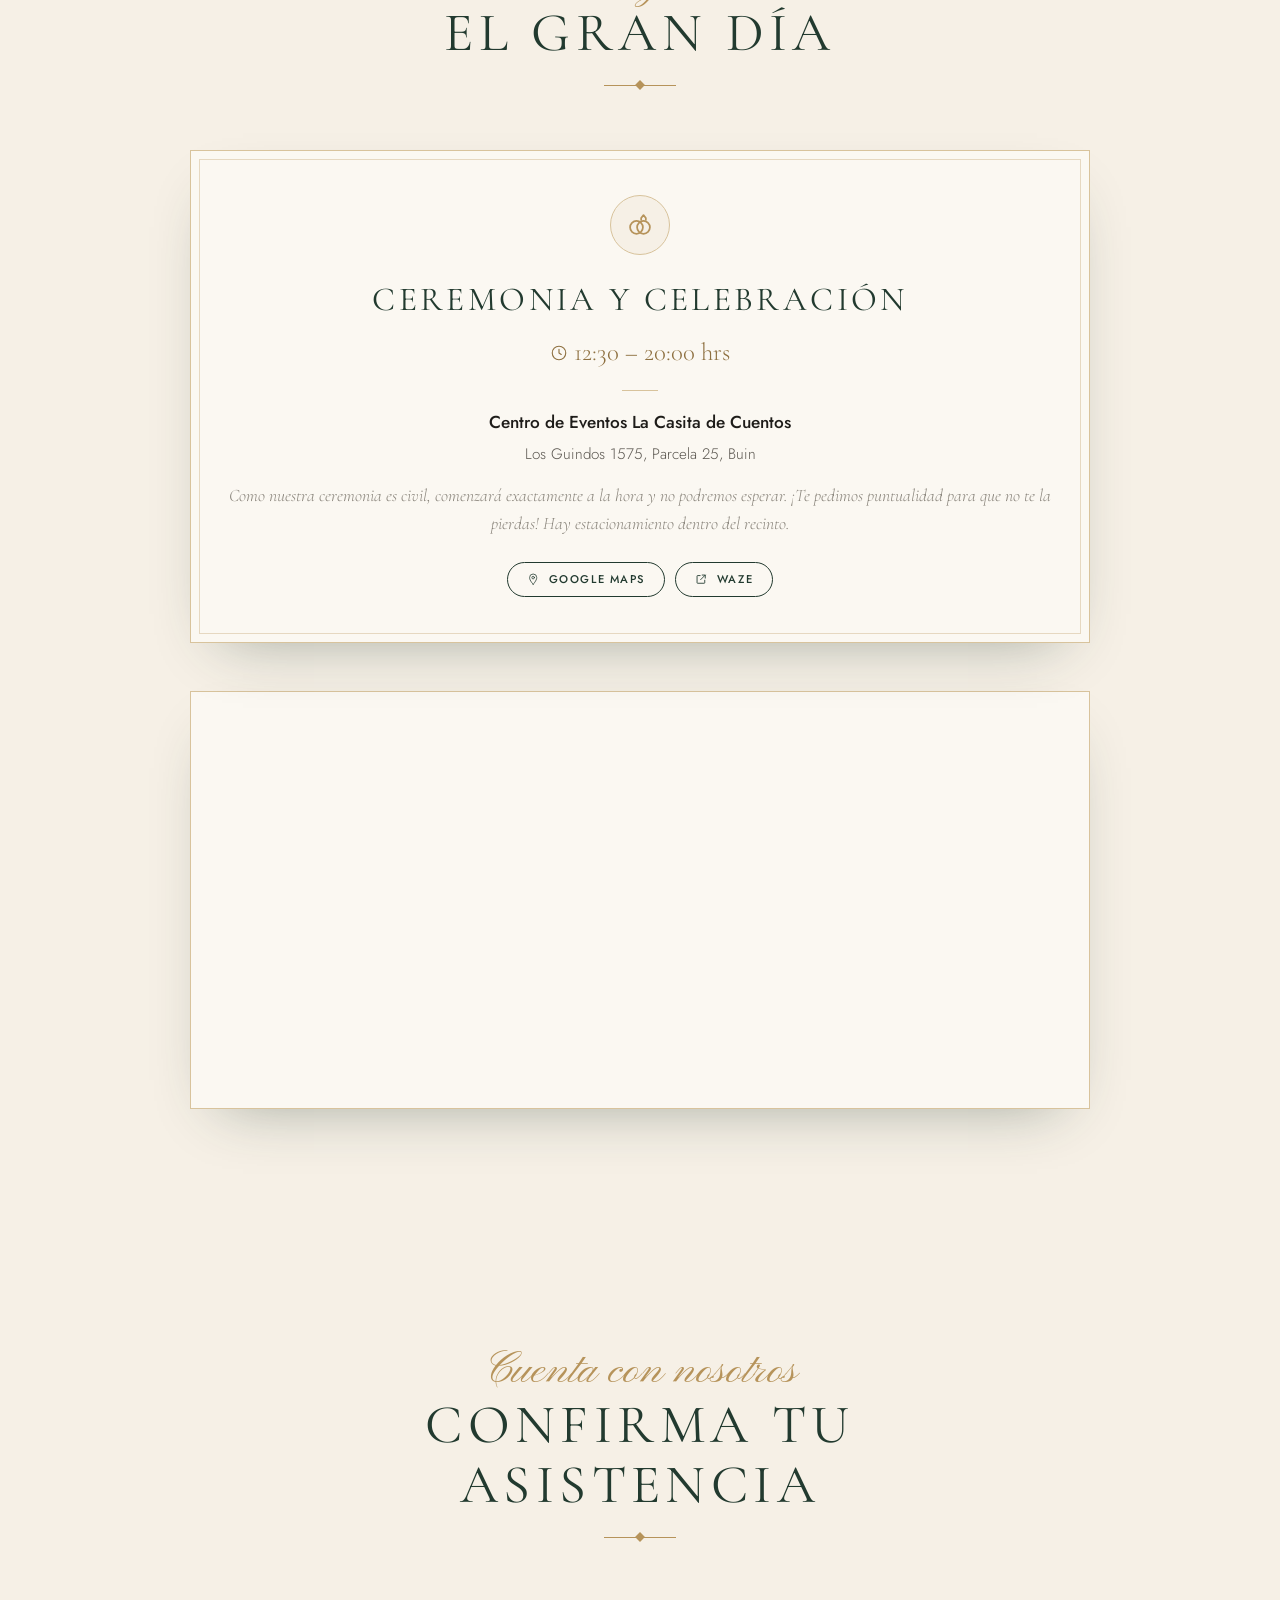
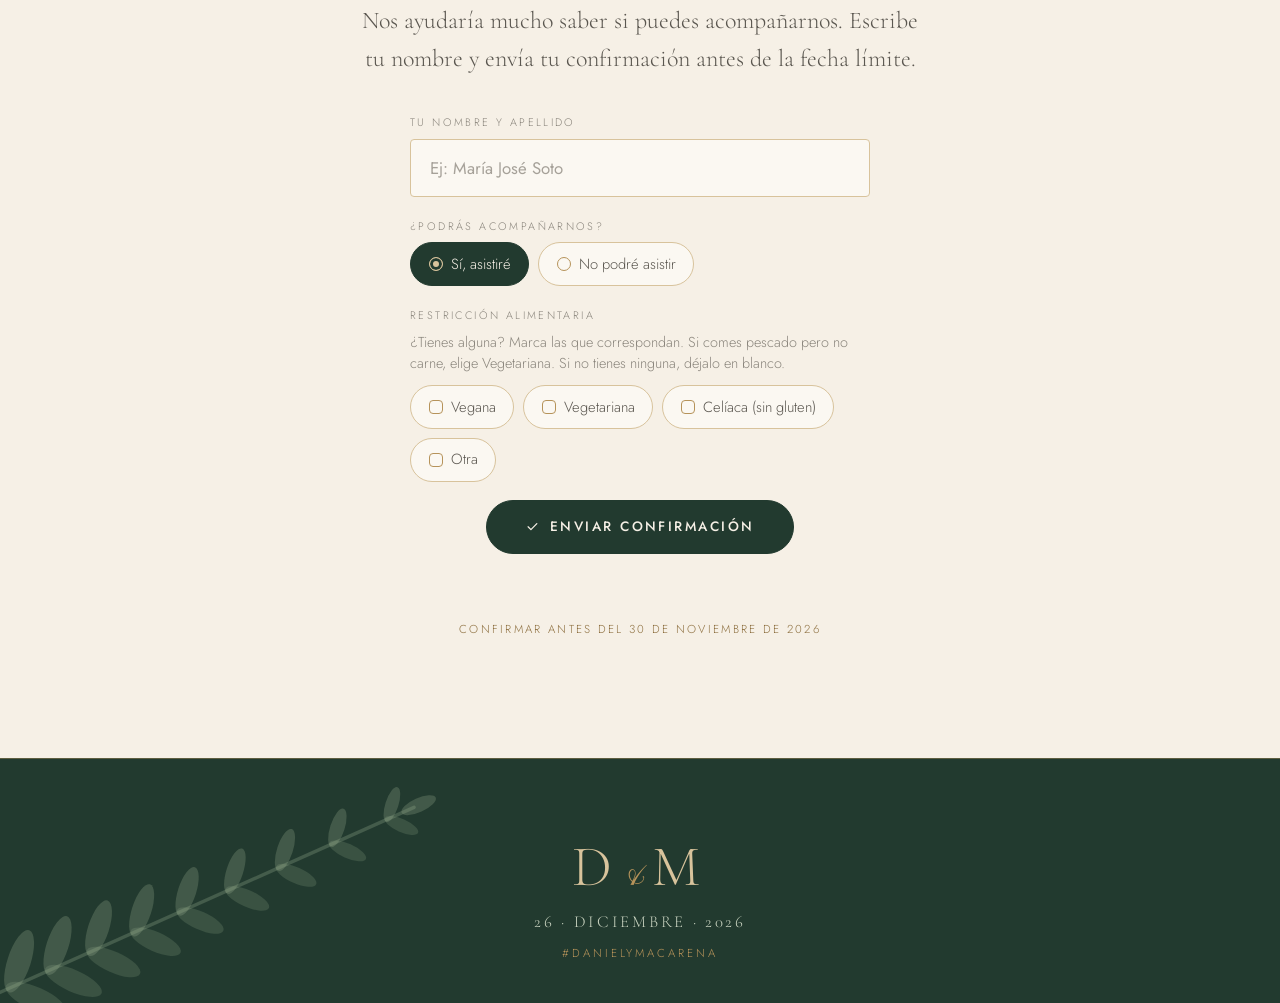
==== commit 1732f322: "Versión alternativa de colores "Medianoche y champán" en /noche - /noche y /noche/regalo muestran la" ====
--- a/index.html
+++ b/index.html
@@ -13,7 +13,17 @@
   <link rel="preconnect" href="https://fonts.googleapis.com">
   <link rel="preconnect" href="https://fonts.gstatic.com" crossorigin>
   <link href="https://fonts.googleapis.com/css2?family=Cormorant+Garamond:ital,wght@0,300;0,400;0,500;1,300;1,400&family=Jost:wght@300;400;500&family=Pinyon+Script&display=swap" rel="stylesheet">
-  <link rel="stylesheet" href="/css/styles.css?v=20261020-4">
+  <script>
+    // Versión alternativa de colores ("Medianoche y champán") en /noche y /noche/regalo.
+    // Va en <head> para que no se vea ni un instante la paleta original. La ruta debe
+    // coincidir con vercel.json (rewrites) y con js/main.js (rutas del regalo).
+    if (/^\/noche(\/|$)/i.test(location.pathname)) {
+      document.documentElement.dataset.tema = 'noche';
+      document.querySelector('link[rel="icon"]').href = '/assets/favicon-noche.svg';
+      document.querySelector('meta[name="theme-color"]').content = '#14213D';
+    }
+  </script>
+  <link rel="stylesheet" href="/css/styles.css?v=20261020-5">
 </head>
 <body>
 
@@ -296,7 +306,7 @@
 
   <div class="toast" id="toast" role="status" aria-live="polite"></div>
 
-  <script src="/js/config.js?v=20261020-4"></script>
-  <script src="/js/main.js?v=20261020-4"></script>
+  <script src="/js/config.js?v=20261020-5"></script>
+  <script src="/js/main.js?v=20261020-5"></script>
 </body>
 </html>
--- a/css/styles.css
+++ b/css/styles.css
@@ -30,6 +30,10 @@
   --ancho: 1100px;
   --gutter: clamp(1rem, 4vw, 2rem);
   --sombra: 0 24px 60px -32px rgba(34, 58, 47, .45);
+  --sombra-btn: 0 12px 28px -14px rgba(34, 58, 47, .6);
+  --nav-fondo: rgba(246, 240, 230, .97);
+  --velo: rgba(18, 30, 24, .62);      /* fondo tras el modal */
+  --oro-medio: var(--oro);            /* letra script sobre fondo claro */
 }
 
 /* ------------------------------------------------------------ Base */
@@ -87,7 +91,7 @@
   background: var(--verde);
   color: var(--marfil);
   transform: translateY(-2px);
-  box-shadow: 0 12px 28px -14px rgba(34, 58, 47, .6);
+  box-shadow: var(--sombra-btn);
   outline: none;
 }
 .btn--solido { background: var(--verde); color: var(--marfil); }
@@ -106,7 +110,7 @@
   display: block;
   font-family: var(--f-script);
   font-size: clamp(1.9rem, 4.5vw, 2.8rem);
-  color: var(--oro);
+  color: var(--oro-medio);
   line-height: 1;
 }
 .titulo__h {
@@ -145,7 +149,7 @@
   align-items: center;
   justify-content: space-between;
   padding: .8rem var(--gutter);
-  background: rgba(246, 240, 230, .97);
+  background: var(--nav-fondo);
   border-bottom: 1px solid color-mix(in srgb, var(--oro) 35%, transparent);
   transform: translateY(-110%);
   transition: transform .45s cubic-bezier(.2, .7, .2, 1);
@@ -857,7 +861,7 @@
   overflow: visible;
 }
 .modal::backdrop {
-  background: rgba(18, 30, 24, .62);
+  background: var(--velo);
   backdrop-filter: blur(5px);
   -webkit-backdrop-filter: blur(5px);
 }
@@ -1011,3 +1015,83 @@
     background: var(--marfil-2);
   }
 }
+
+/* ================================================================ Tema
+   "Medianoche y champán": versión alternativa de colores en /noche (y
+   /noche/regalo). Un script en <head> pone html[data-tema="noche"] según la
+   ruta; sin ese atributo no se aplica nada de lo que sigue, así que la
+   versión original queda intacta.
+   ===================================================================== */
+html[data-tema="noche"] {
+  --marfil:        #F7F3EB;
+  --marfil-2:      #EEE7DA;
+  --crema:         #FCFAF5;
+  --verde:         #14213D;   /* azul noche (ocupa el lugar del verde) */
+  --verde-2:       #1C2D52;
+  --verde-3:       #2A3F6E;
+  --salvia:        #A9B7CB;   /* azul empolvado */
+  --salvia-claro:  #CBD5E3;
+  --oro:           #C8A867;   /* champán */
+  --oro-claro:     #E7D5A9;
+  --oro-medio:     #9C7A3A;
+  --oro-oscuro:    #7E6636;
+  --rosa:          #D9B9A8;
+  --tinta:         #1B1A18;
+  --tinta-2:       #4E4A44;
+  --tinta-3:       #68635A;
+  --sombra: 0 24px 60px -32px rgba(20, 33, 61, .45);
+  --sombra-btn: 0 12px 28px -14px rgba(20, 33, 61, .55);
+  --nav-fondo: rgba(247, 243, 235, .97);
+  --velo: rgba(8, 14, 30, .66);
+}
+
+/* Inicio en azul noche */
+[data-tema="noche"] .hero {
+  background:
+    radial-gradient(ellipse 72% 58% at 50% 40%, color-mix(in srgb, var(--verde-3) 75%, transparent) 0%, transparent 72%),
+    linear-gradient(180deg, var(--verde-2) 0%, var(--verde) 55%, #0C1529 100%);
+  color: var(--marfil);
+}
+[data-tema="noche"] .hero__marco { border-color: color-mix(in srgb, var(--oro) 70%, transparent); }
+[data-tema="noche"] .hero__marco::before { border-color: color-mix(in srgb, var(--oro) 32%, transparent); }
+[data-tema="noche"] .hero__mono { color: color-mix(in srgb, var(--oro) 9%, transparent); }
+[data-tema="noche"] .hero .rama { color: color-mix(in srgb, var(--oro) 78%, transparent); }
+[data-tema="noche"] .hero__pre { color: var(--oro-claro); }
+[data-tema="noche"] .hero__nombres { color: var(--marfil); }
+[data-tema="noche"] .hero__amp { color: var(--oro); }
+[data-tema="noche"] .hero__fecha { color: var(--oro-claro); }
+[data-tema="noche"] .hero__hora { color: var(--salvia-claro); }
+[data-tema="noche"] .hero .btn { border-color: color-mix(in srgb, var(--oro-claro) 85%, transparent); color: var(--marfil); }
+[data-tema="noche"] .hero .btn:hover, [data-tema="noche"] .hero .btn:focus-visible {
+  background: var(--oro-claro);
+  border-color: var(--oro-claro);
+  color: var(--verde);
+  box-shadow: 0 14px 30px -14px rgba(0, 0, 0, .7);
+}
+[data-tema="noche"] .hero .btn--solido { background: var(--oro); border-color: var(--oro); color: var(--verde); }
+[data-tema="noche"] .hero .btn--solido:hover, [data-tema="noche"] .hero .btn--solido:focus-visible { background: var(--oro-claro); border-color: var(--oro-claro); color: var(--verde); }
+[data-tema="noche"] .hero__scroll { color: var(--oro-claro); border-color: color-mix(in srgb, var(--oro) 65%, transparent); }
+
+/* Cuenta regresiva en claro */
+[data-tema="noche"] .cuenta {
+  background: var(--marfil-2);
+  color: var(--verde);
+  border-top: 1px solid color-mix(in srgb, var(--oro) 45%, transparent);
+}
+[data-tema="noche"] .cuenta__anillo { color: color-mix(in srgb, var(--oro) 38%, transparent); }
+[data-tema="noche"] .cuenta__pre { color: var(--oro-medio); }
+[data-tema="noche"] .cuenta__item {
+  background: var(--crema);
+  border-color: color-mix(in srgb, var(--oro) 60%, transparent);
+  box-shadow: var(--sombra);
+}
+[data-tema="noche"] .cuenta__item::before { border-color: color-mix(in srgb, var(--oro) 30%, transparent); }
+[data-tema="noche"] .cuenta__num { color: var(--verde); }
+[data-tema="noche"] .cuenta__lbl { color: var(--tinta-3); }
+[data-tema="noche"] .cuenta__hoy { color: var(--oro-oscuro); }
+[data-tema="noche"] .cuenta .btn--oro { border-color: var(--oro); color: var(--oro-oscuro); }
+[data-tema="noche"] .cuenta .btn--oro:hover, [data-tema="noche"] .cuenta .btn--oro:focus-visible { background: var(--verde); border-color: var(--verde); color: var(--marfil); }
+
+/* Ramas doradas sobre los fondos oscuros */
+[data-tema="noche"] .rama--regalo { color: color-mix(in srgb, var(--oro) 42%, transparent); }
+[data-tema="noche"] .pie__rama { color: color-mix(in srgb, var(--oro) 36%, transparent); }
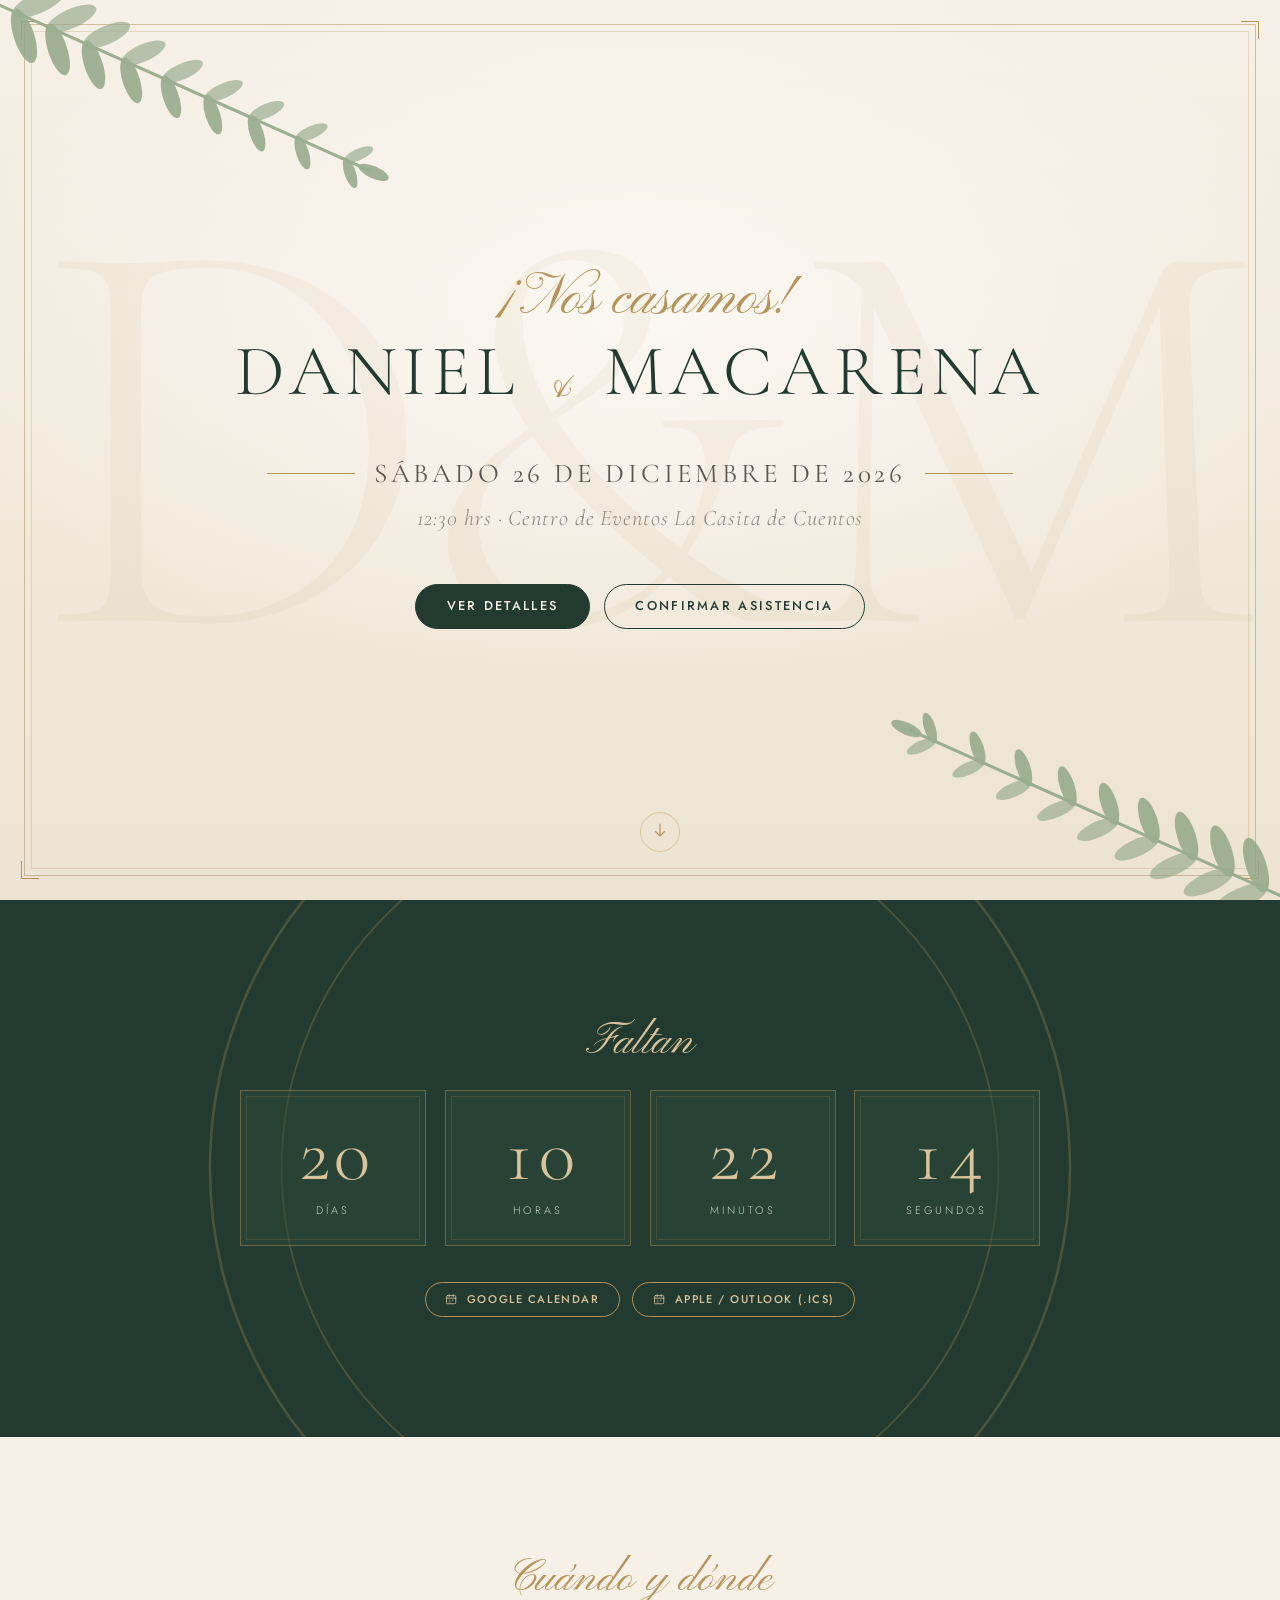
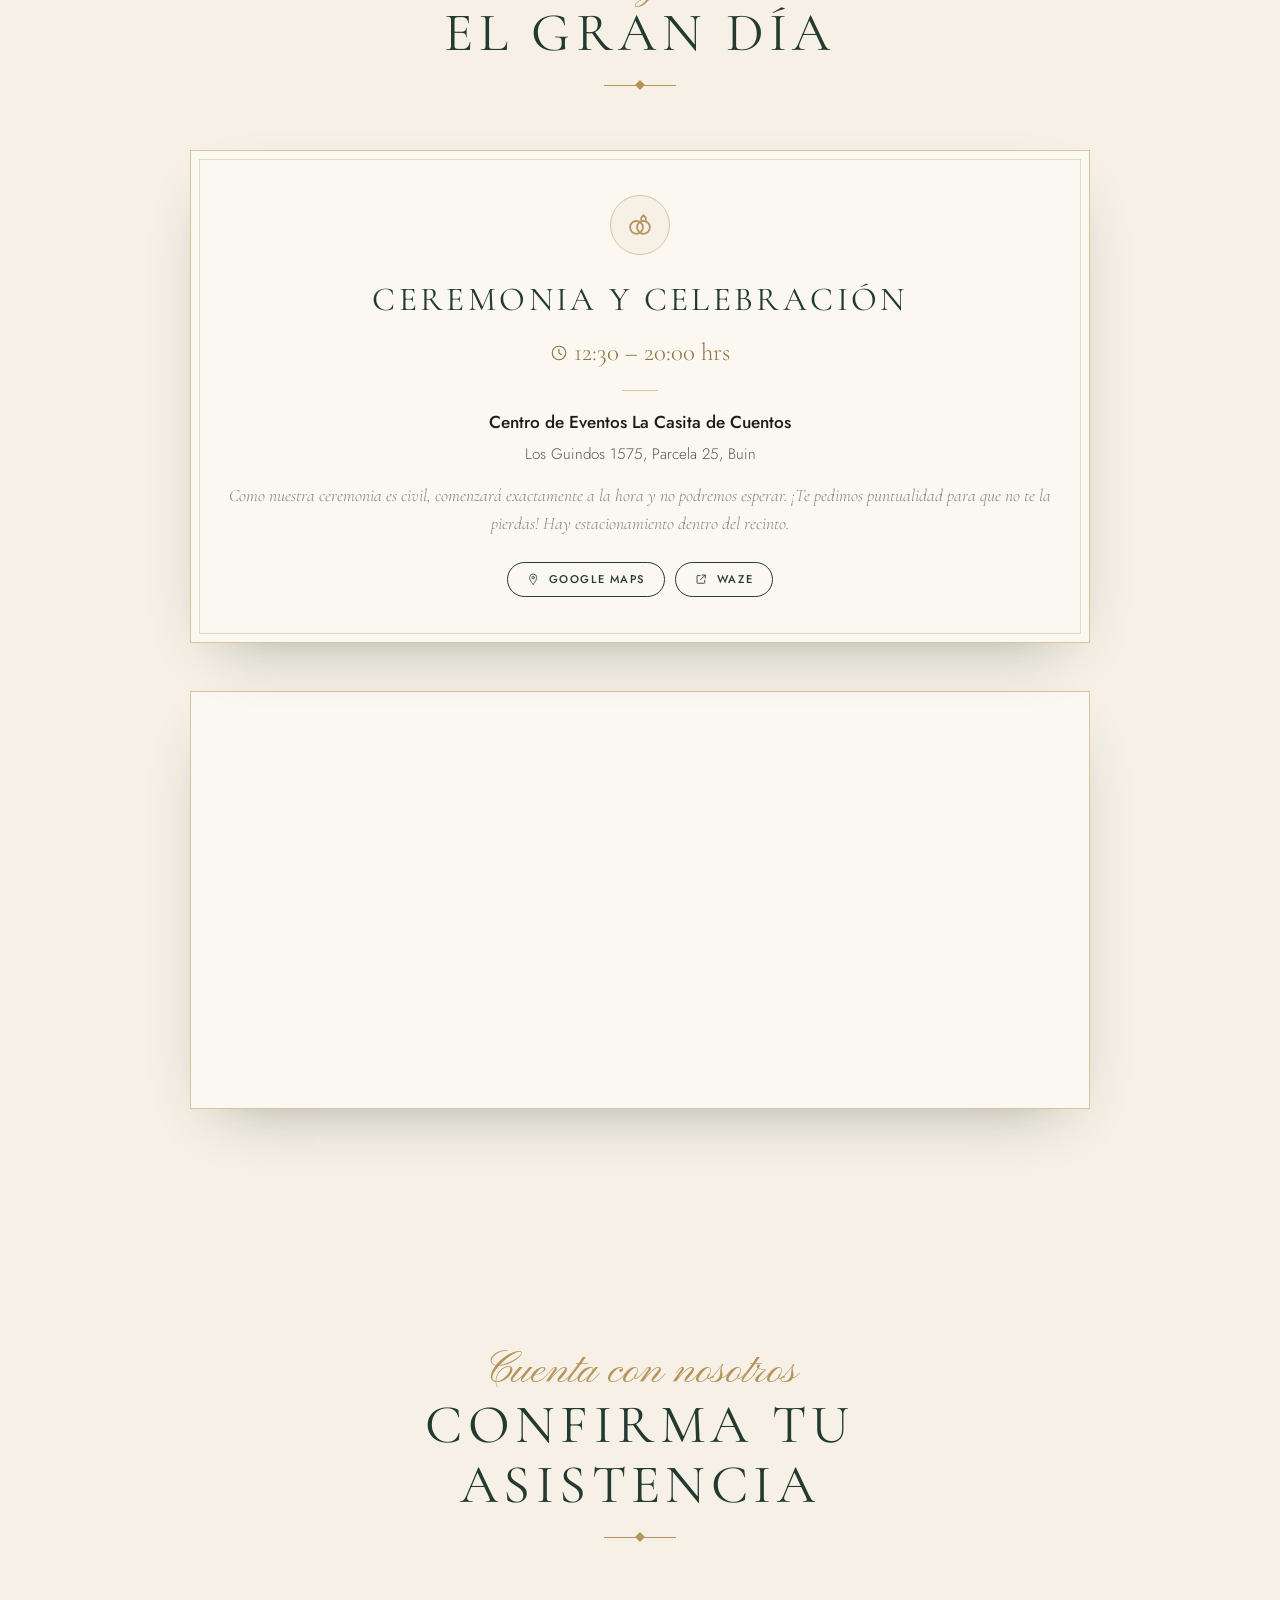
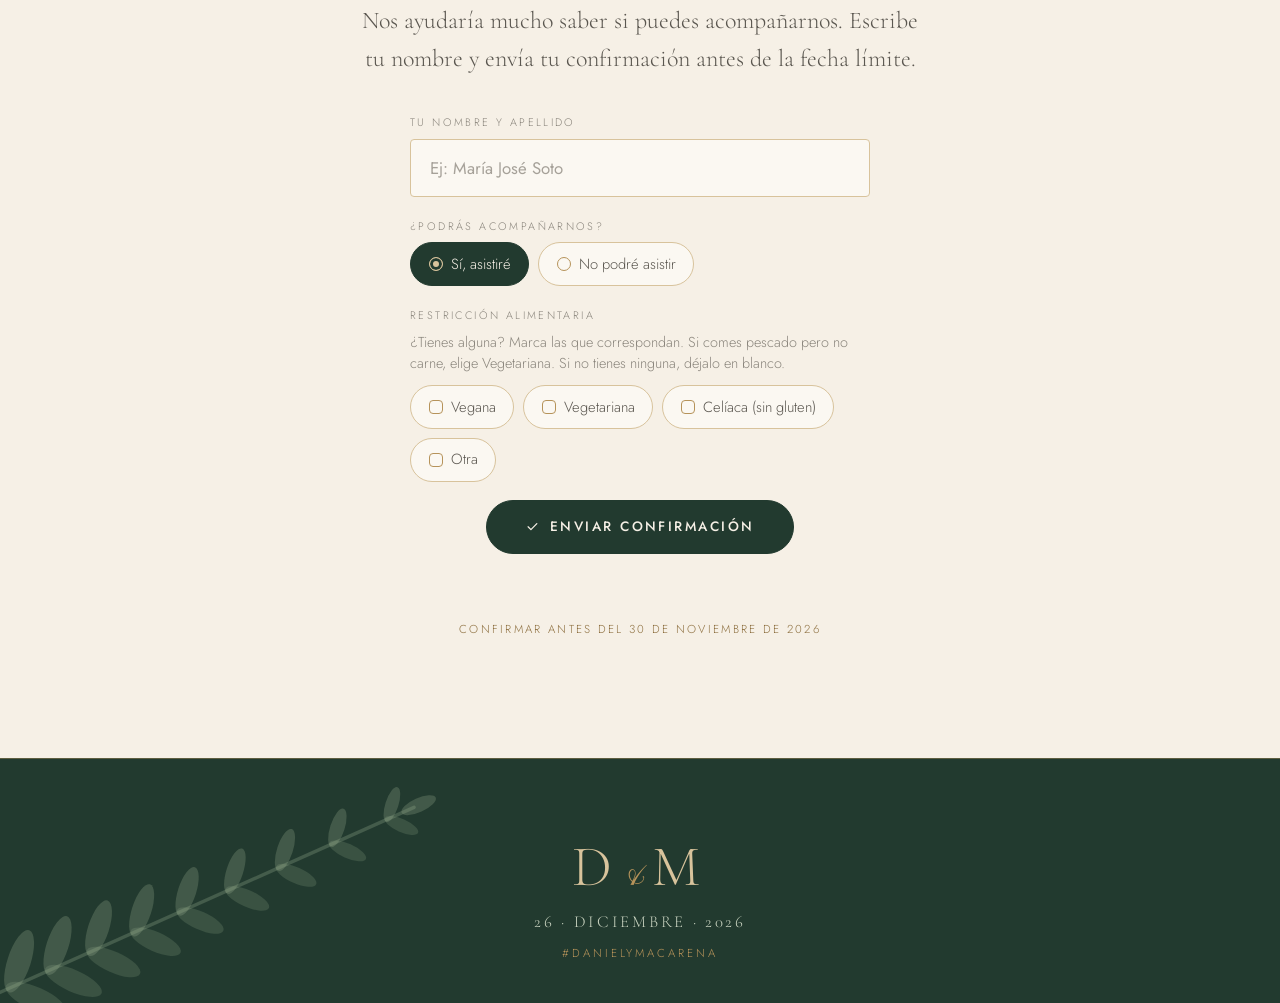
==== commit 423f6257: "Versión "Noche": diseño alternativo completo en /noche - noche.html + css/noche.css: nueva composici" ====
--- a/index.html
+++ b/index.html
@@ -13,17 +13,7 @@
   <link rel="preconnect" href="https://fonts.googleapis.com">
   <link rel="preconnect" href="https://fonts.gstatic.com" crossorigin>
   <link href="https://fonts.googleapis.com/css2?family=Cormorant+Garamond:ital,wght@0,300;0,400;0,500;1,300;1,400&family=Jost:wght@300;400;500&family=Pinyon+Script&display=swap" rel="stylesheet">
-  <script>
-    // Versión alternativa de colores ("Medianoche y champán") en /noche y /noche/regalo.
-    // Va en <head> para que no se vea ni un instante la paleta original. La ruta debe
-    // coincidir con vercel.json (rewrites) y con js/main.js (rutas del regalo).
-    if (/^\/noche(\/|$)/i.test(location.pathname)) {
-      document.documentElement.dataset.tema = 'noche';
-      document.querySelector('link[rel="icon"]').href = '/assets/favicon-noche.svg';
-      document.querySelector('meta[name="theme-color"]').content = '#14213D';
-    }
-  </script>
-  <link rel="stylesheet" href="/css/styles.css?v=20261020-5">
+  <link rel="stylesheet" href="/css/styles.css?v=20261020-4">
 </head>
 <body>
 
@@ -306,7 +296,7 @@
 
   <div class="toast" id="toast" role="status" aria-live="polite"></div>
 
-  <script src="/js/config.js?v=20261020-5"></script>
-  <script src="/js/main.js?v=20261020-5"></script>
+  <script src="/js/config.js?v=20261020-4"></script>
+  <script src="/js/main.js?v=20261020-4"></script>
 </body>
 </html>
--- a/css/styles.css
+++ b/css/styles.css
@@ -30,10 +30,6 @@
   --ancho: 1100px;
   --gutter: clamp(1rem, 4vw, 2rem);
   --sombra: 0 24px 60px -32px rgba(34, 58, 47, .45);
-  --sombra-btn: 0 12px 28px -14px rgba(34, 58, 47, .6);
-  --nav-fondo: rgba(246, 240, 230, .97);
-  --velo: rgba(18, 30, 24, .62);      /* fondo tras el modal */
-  --oro-medio: var(--oro);            /* letra script sobre fondo claro */
 }
 
 /* ------------------------------------------------------------ Base */
@@ -91,7 +87,7 @@
   background: var(--verde);
   color: var(--marfil);
   transform: translateY(-2px);
-  box-shadow: var(--sombra-btn);
+  box-shadow: 0 12px 28px -14px rgba(34, 58, 47, .6);
   outline: none;
 }
 .btn--solido { background: var(--verde); color: var(--marfil); }
@@ -110,7 +106,7 @@
   display: block;
   font-family: var(--f-script);
   font-size: clamp(1.9rem, 4.5vw, 2.8rem);
-  color: var(--oro-medio);
+  color: var(--oro);
   line-height: 1;
 }
 .titulo__h {
@@ -149,7 +145,7 @@
   align-items: center;
   justify-content: space-between;
   padding: .8rem var(--gutter);
-  background: var(--nav-fondo);
+  background: rgba(246, 240, 230, .97);
   border-bottom: 1px solid color-mix(in srgb, var(--oro) 35%, transparent);
   transform: translateY(-110%);
   transition: transform .45s cubic-bezier(.2, .7, .2, 1);
@@ -861,7 +857,7 @@
   overflow: visible;
 }
 .modal::backdrop {
-  background: var(--velo);
+  background: rgba(18, 30, 24, .62);
   backdrop-filter: blur(5px);
   -webkit-backdrop-filter: blur(5px);
 }
@@ -1015,83 +1011,3 @@
     background: var(--marfil-2);
   }
 }
-
-/* ================================================================ Tema
-   "Medianoche y champán": versión alternativa de colores en /noche (y
-   /noche/regalo). Un script en <head> pone html[data-tema="noche"] según la
-   ruta; sin ese atributo no se aplica nada de lo que sigue, así que la
-   versión original queda intacta.
-   ===================================================================== */
-html[data-tema="noche"] {
-  --marfil:        #F7F3EB;
-  --marfil-2:      #EEE7DA;
-  --crema:         #FCFAF5;
-  --verde:         #14213D;   /* azul noche (ocupa el lugar del verde) */
-  --verde-2:       #1C2D52;
-  --verde-3:       #2A3F6E;
-  --salvia:        #A9B7CB;   /* azul empolvado */
-  --salvia-claro:  #CBD5E3;
-  --oro:           #C8A867;   /* champán */
-  --oro-claro:     #E7D5A9;
-  --oro-medio:     #9C7A3A;
-  --oro-oscuro:    #7E6636;
-  --rosa:          #D9B9A8;
-  --tinta:         #1B1A18;
-  --tinta-2:       #4E4A44;
-  --tinta-3:       #68635A;
-  --sombra: 0 24px 60px -32px rgba(20, 33, 61, .45);
-  --sombra-btn: 0 12px 28px -14px rgba(20, 33, 61, .55);
-  --nav-fondo: rgba(247, 243, 235, .97);
-  --velo: rgba(8, 14, 30, .66);
-}
-
-/* Inicio en azul noche */
-[data-tema="noche"] .hero {
-  background:
-    radial-gradient(ellipse 72% 58% at 50% 40%, color-mix(in srgb, var(--verde-3) 75%, transparent) 0%, transparent 72%),
-    linear-gradient(180deg, var(--verde-2) 0%, var(--verde) 55%, #0C1529 100%);
-  color: var(--marfil);
-}
-[data-tema="noche"] .hero__marco { border-color: color-mix(in srgb, var(--oro) 70%, transparent); }
-[data-tema="noche"] .hero__marco::before { border-color: color-mix(in srgb, var(--oro) 32%, transparent); }
-[data-tema="noche"] .hero__mono { color: color-mix(in srgb, var(--oro) 9%, transparent); }
-[data-tema="noche"] .hero .rama { color: color-mix(in srgb, var(--oro) 78%, transparent); }
-[data-tema="noche"] .hero__pre { color: var(--oro-claro); }
-[data-tema="noche"] .hero__nombres { color: var(--marfil); }
-[data-tema="noche"] .hero__amp { color: var(--oro); }
-[data-tema="noche"] .hero__fecha { color: var(--oro-claro); }
-[data-tema="noche"] .hero__hora { color: var(--salvia-claro); }
-[data-tema="noche"] .hero .btn { border-color: color-mix(in srgb, var(--oro-claro) 85%, transparent); color: var(--marfil); }
-[data-tema="noche"] .hero .btn:hover, [data-tema="noche"] .hero .btn:focus-visible {
-  background: var(--oro-claro);
-  border-color: var(--oro-claro);
-  color: var(--verde);
-  box-shadow: 0 14px 30px -14px rgba(0, 0, 0, .7);
-}
-[data-tema="noche"] .hero .btn--solido { background: var(--oro); border-color: var(--oro); color: var(--verde); }
-[data-tema="noche"] .hero .btn--solido:hover, [data-tema="noche"] .hero .btn--solido:focus-visible { background: var(--oro-claro); border-color: var(--oro-claro); color: var(--verde); }
-[data-tema="noche"] .hero__scroll { color: var(--oro-claro); border-color: color-mix(in srgb, var(--oro) 65%, transparent); }
-
-/* Cuenta regresiva en claro */
-[data-tema="noche"] .cuenta {
-  background: var(--marfil-2);
-  color: var(--verde);
-  border-top: 1px solid color-mix(in srgb, var(--oro) 45%, transparent);
-}
-[data-tema="noche"] .cuenta__anillo { color: color-mix(in srgb, var(--oro) 38%, transparent); }
-[data-tema="noche"] .cuenta__pre { color: var(--oro-medio); }
-[data-tema="noche"] .cuenta__item {
-  background: var(--crema);
-  border-color: color-mix(in srgb, var(--oro) 60%, transparent);
-  box-shadow: var(--sombra);
-}
-[data-tema="noche"] .cuenta__item::before { border-color: color-mix(in srgb, var(--oro) 30%, transparent); }
-[data-tema="noche"] .cuenta__num { color: var(--verde); }
-[data-tema="noche"] .cuenta__lbl { color: var(--tinta-3); }
-[data-tema="noche"] .cuenta__hoy { color: var(--oro-oscuro); }
-[data-tema="noche"] .cuenta .btn--oro { border-color: var(--oro); color: var(--oro-oscuro); }
-[data-tema="noche"] .cuenta .btn--oro:hover, [data-tema="noche"] .cuenta .btn--oro:focus-visible { background: var(--verde); border-color: var(--verde); color: var(--marfil); }
-
-/* Ramas doradas sobre los fondos oscuros */
-[data-tema="noche"] .rama--regalo { color: color-mix(in srgb, var(--oro) 42%, transparent); }
-[data-tema="noche"] .pie__rama { color: color-mix(in srgb, var(--oro) 36%, transparent); }
